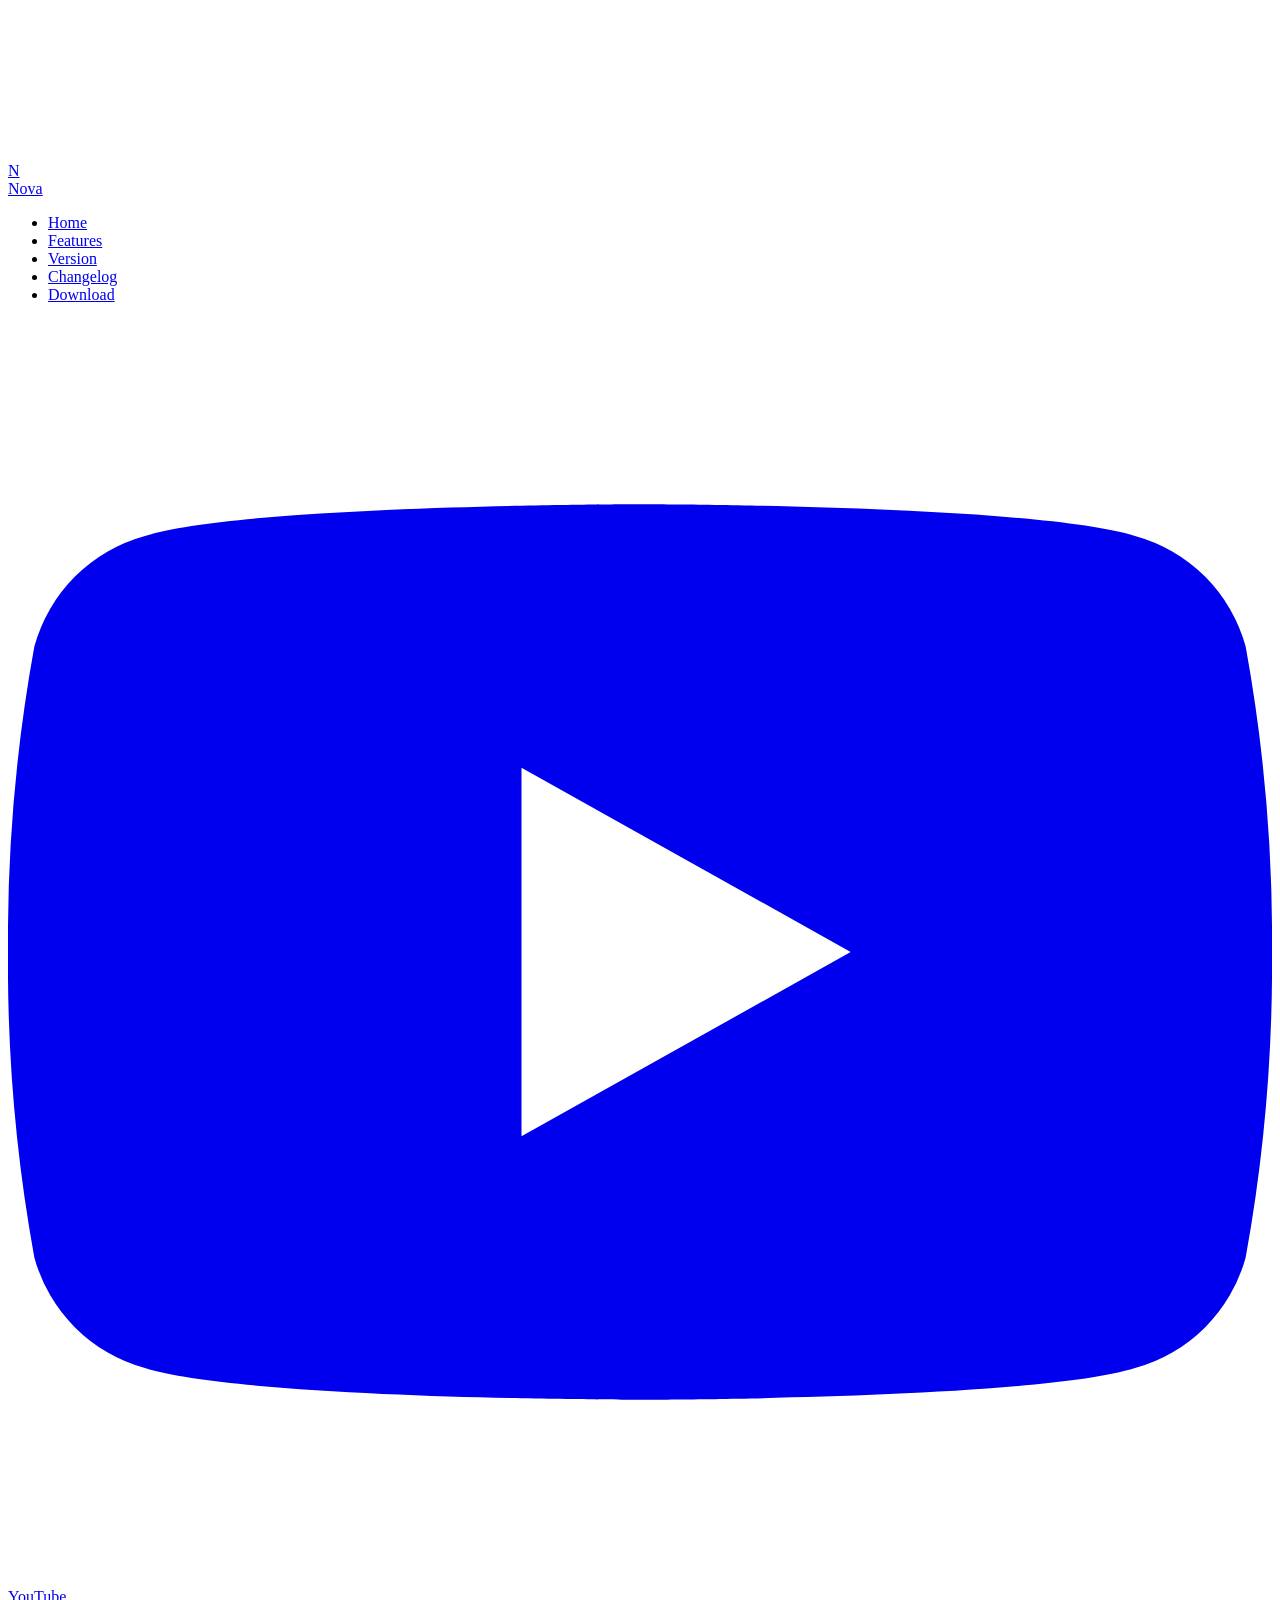
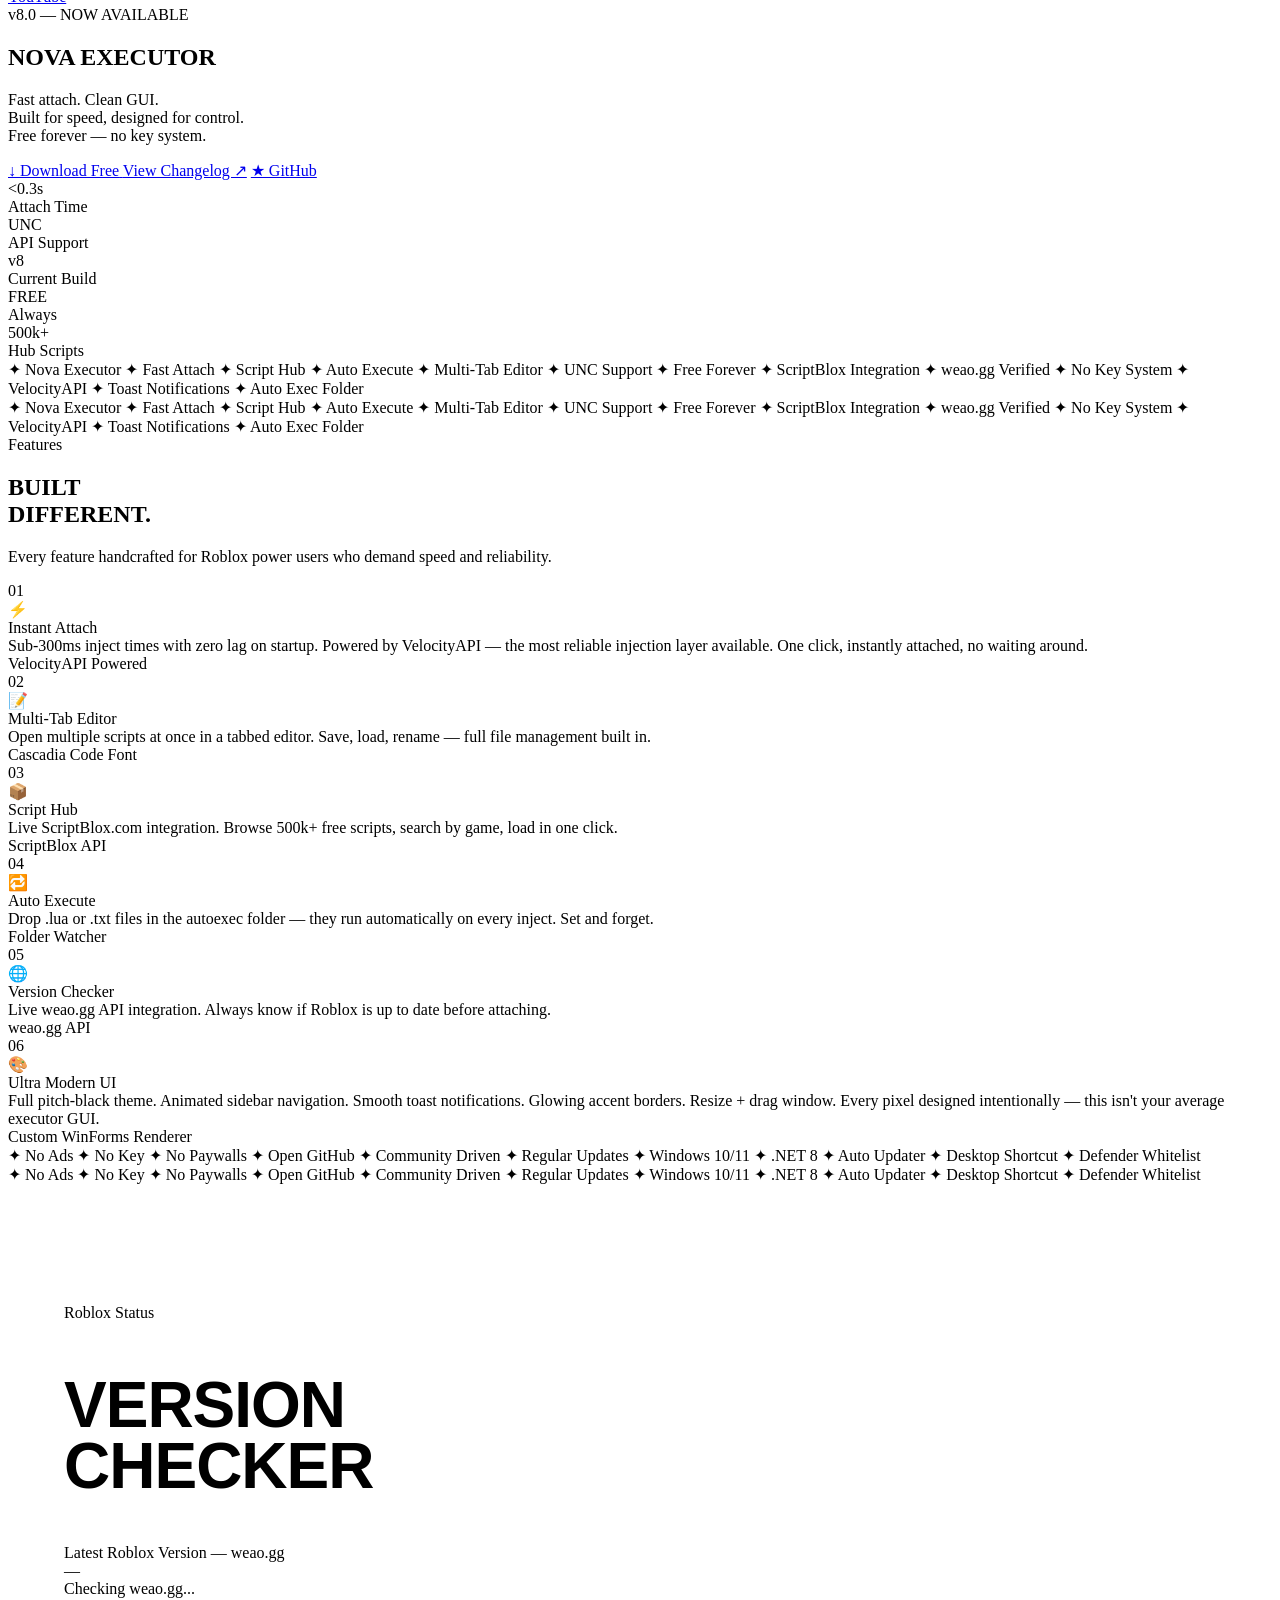
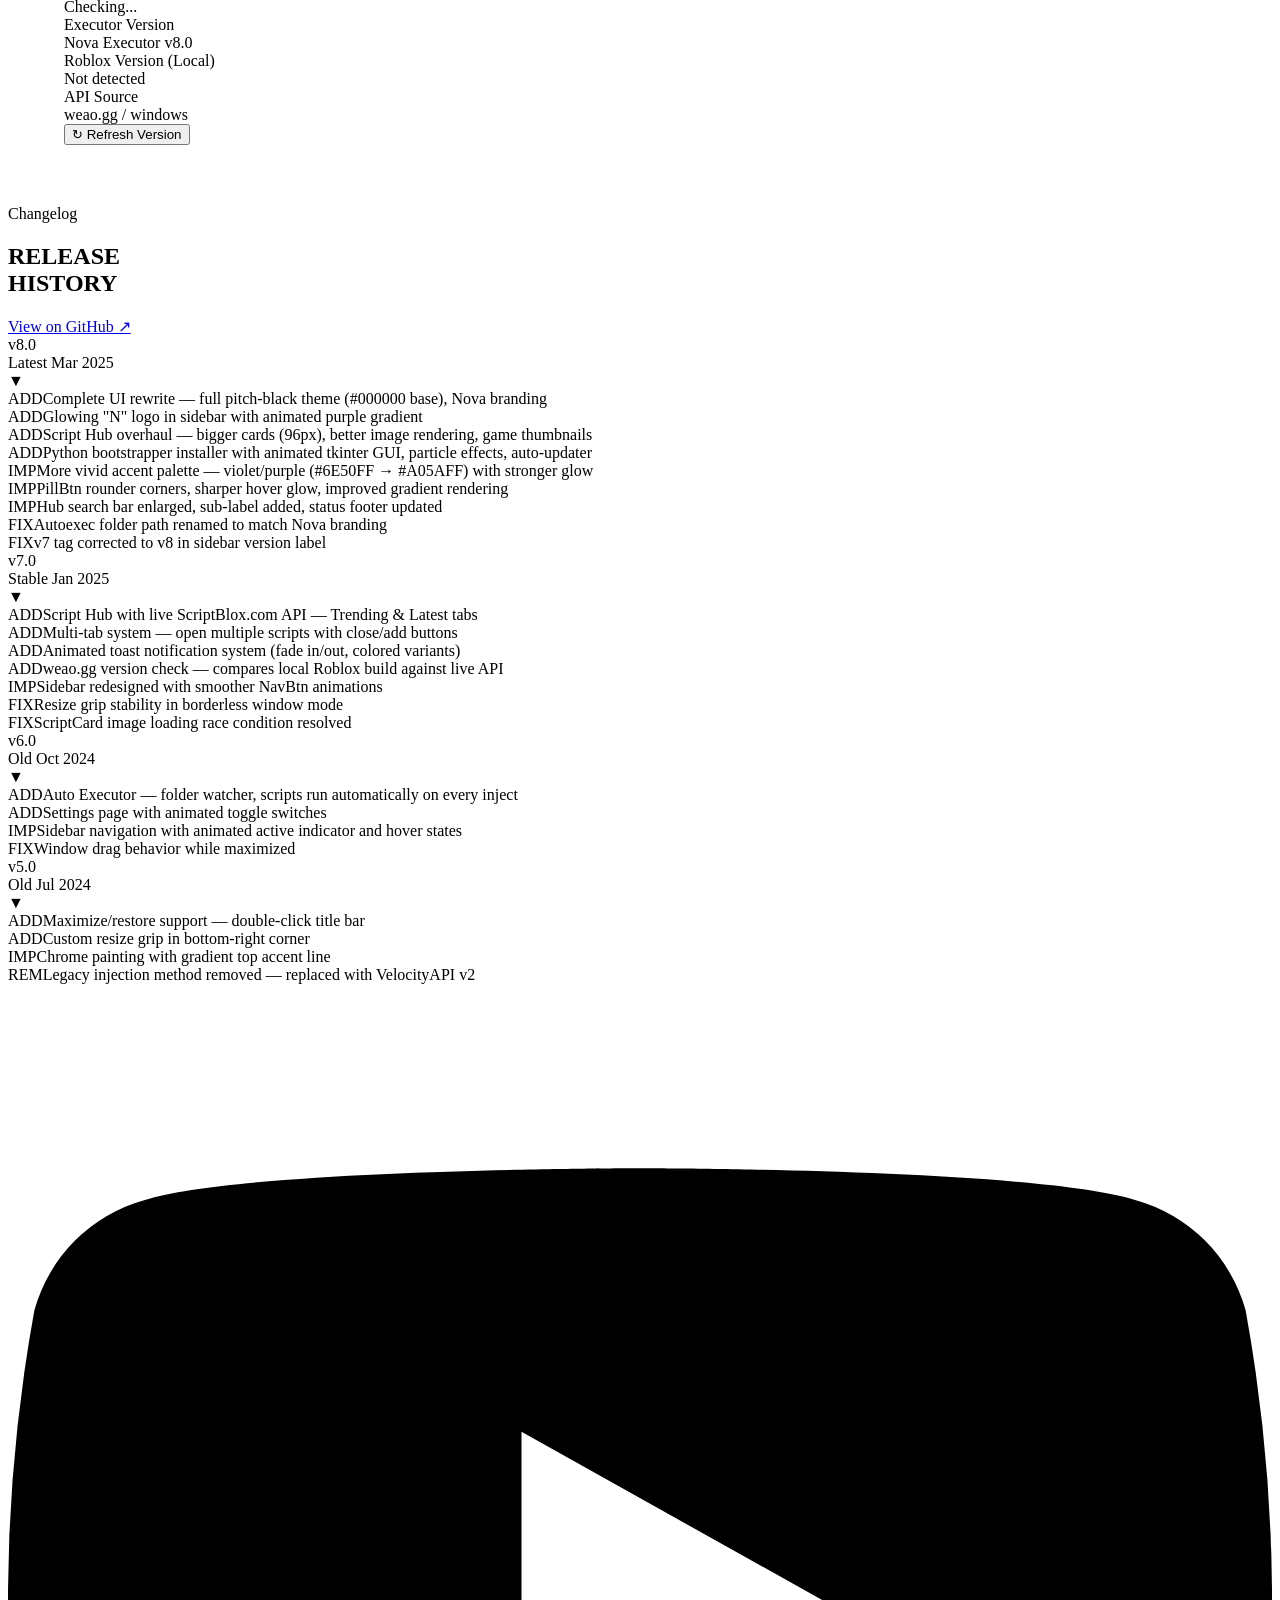
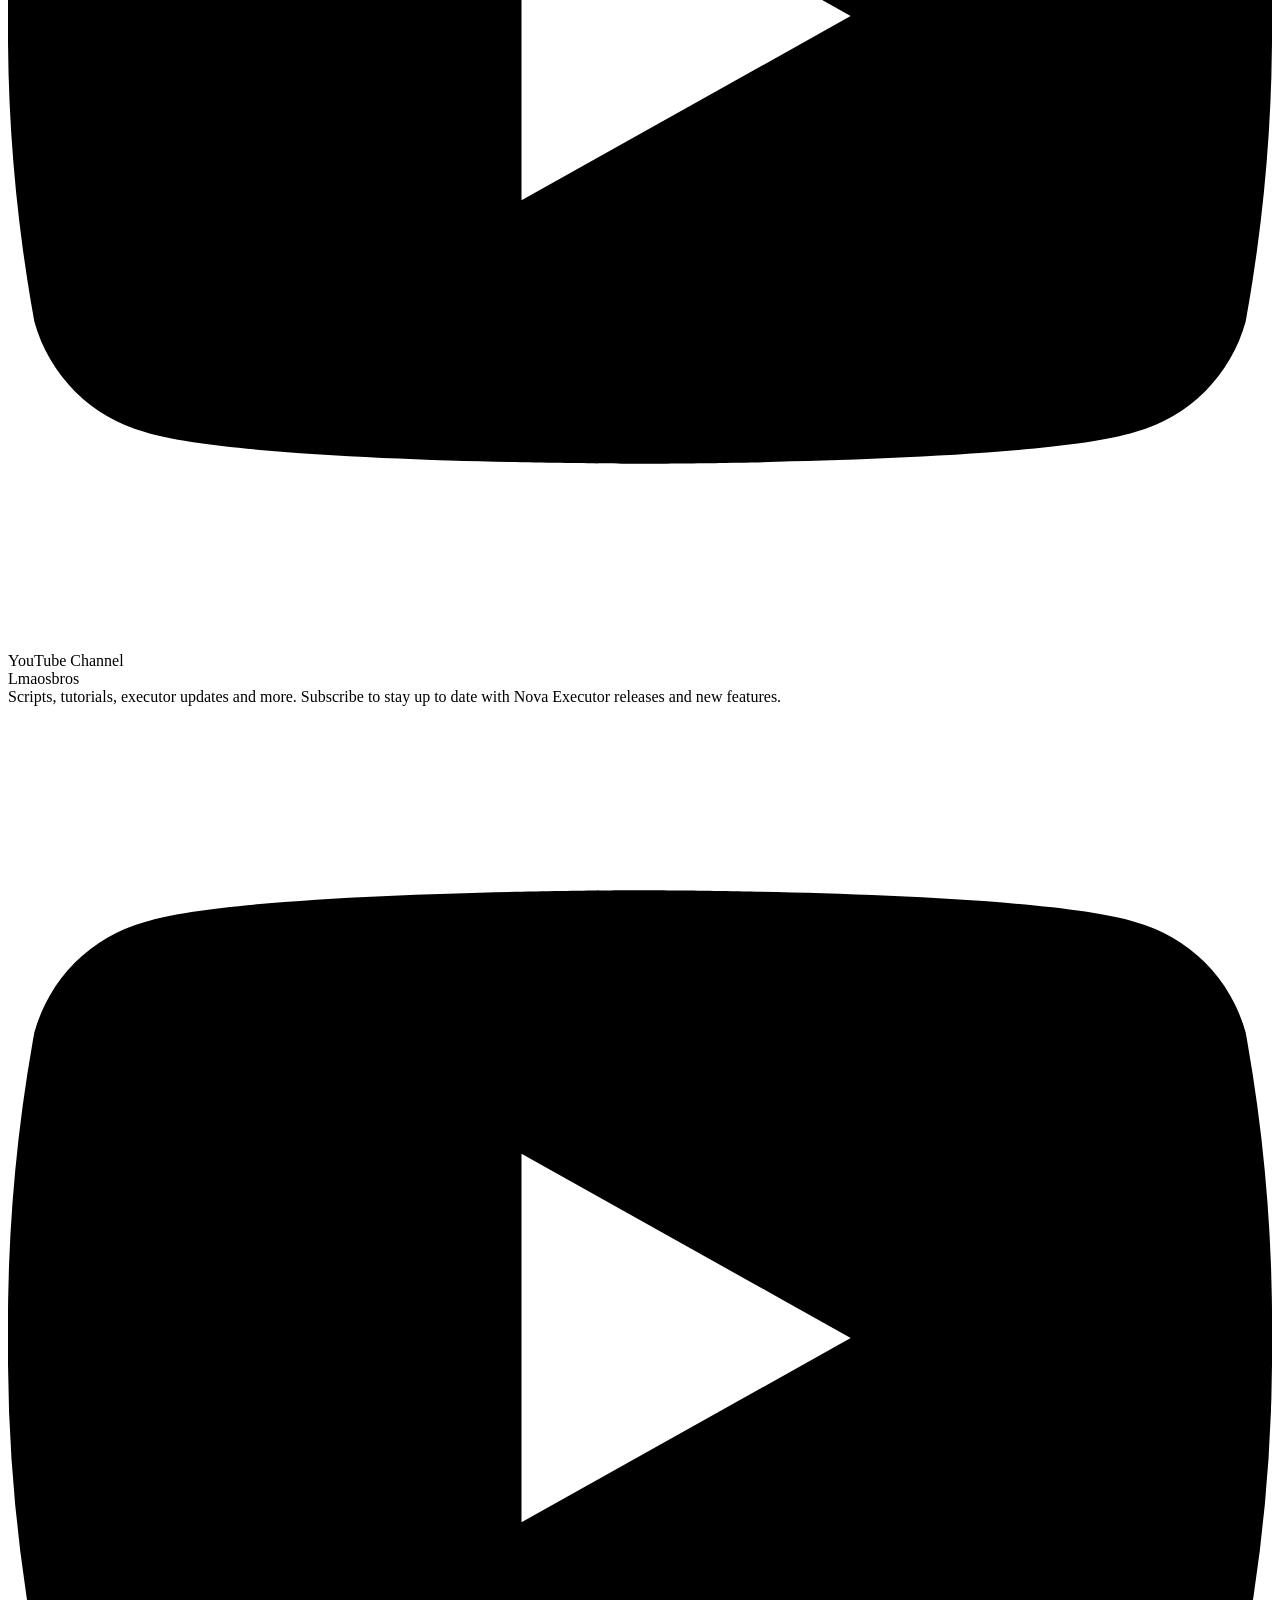
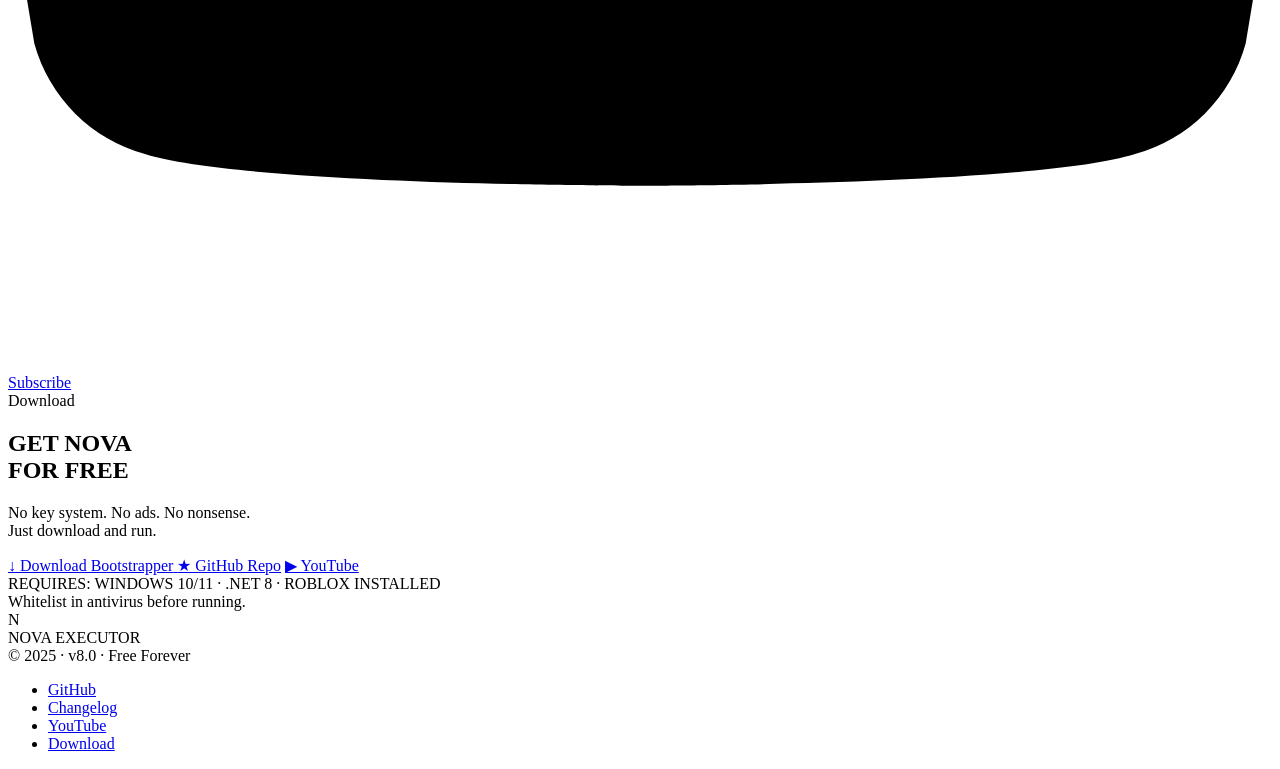
==== index.html @ 693b01d0 "Update index.html" ====
<!DOCTYPE html>
<html lang="en">
<head>
  <meta charset="UTF-8">
  <meta name="viewport" content="width=device-width, initial-scale=1.0">
  <meta name="description" content="Nova Executor — The fastest, cleanest Roblox executor. Free forever.">
  <meta property="og:title" content="Nova Executor">
  <meta property="og:description" content="Fast attach. Clean GUI. Built for speed, designed for control.">
  <meta property="og:image" content="https://opengraph.githubassets.com/1/yavuz16821/novaexecutora">
  <title>Nova Executor</title>
  <link rel="stylesheet" href="css/style.css">
</head>
<body>

<!-- CANVAS BACKGROUND -->
<canvas id="bg-canvas"></canvas>

<!-- CURSOR -->
<div id="cur-dot"></div>
<div id="cur-ring"></div>

<!-- ═══════════════════════════════════════
     NAV
═══════════════════════════════════════ -->
<nav>
  <a href="#hero" class="nav-logo">
    <div class="nav-n">N</div>
    <span class="nav-wordmark">Nova</span>
  </a>

  <ul class="nav-links">
    <li><a href="#hero" class="active">Home</a></li>
    <li><a href="#features">Features</a></li>
    <li><a href="#version">Version</a></li>
    <li><a href="#changelog">Changelog</a></li>
    <li><a href="#download">Download</a></li>
  </ul>

  <a href="https://www.youtube.com/@Lmaosbros" target="_blank" rel="noopener" class="nav-yt">
    <svg viewBox="0 0 24 24" xmlns="http://www.w3.org/2000/svg"><path d="M23.5 6.2a3 3 0 0 0-2.1-2.1C19.5 3.5 12 3.5 12 3.5s-7.5 0-9.4.6A3 3 0 0 0 .5 6.2 31 31 0 0 0 0 12a31 31 0 0 0 .5 5.8 3 3 0 0 0 2.1 2.1c1.9.6 9.4.6 9.4.6s7.5 0 9.4-.6a3 3 0 0 0 2.1-2.1A31 31 0 0 0 24 12a31 31 0 0 0-.5-5.8zM9.75 15.5V8.5l6.25 3.5-6.25 3.5z" fill="currentColor"/></svg>
    YouTube
  </a>
</nav>

<!-- ═══════════════════════════════════════
     HERO
═══════════════════════════════════════ -->
<section id="hero">
  <div class="hero-badge">
    <span class="blink"></span>
    <span id="hero-badge-text">v8.0 — NOW AVAILABLE</span>
  </div>

  <h1 class="hero-title">
    <span class="t1">NOVA</span>
    <span class="t2">EXECUTOR</span>
  </h1>

  <p class="hero-sub">
    Fast attach. Clean GUI.<br>
    Built for speed, designed for control.<br>
    Free forever — no key system.
  </p>

  <div class="hero-actions">
    <a href="https://github.com/yavuz16821/novaexecutora/raw/refs/heads/main/Bootstrapper.exe"
       class="btn-dl">
      <span class="btn-icon">↓</span>
      <span>Download Free</span>
    </a>
    <a href="#changelog" class="btn-outline">View Changelog ↗</a>
    <a href="https://github.com/yavuz16821/novaexecutora" target="_blank" rel="noopener" class="btn-outline">★ GitHub</a>
  </div>

  <div class="hero-stats reveal">
    <div class="hstat">
      <div class="hstat-val">&lt;0.3s</div>
      <div class="hstat-lbl">Attach Time</div>
    </div>
    <div class="hstat">
      <div class="hstat-val">UNC</div>
      <div class="hstat-lbl">API Support</div>
    </div>
    <div class="hstat">
      <div class="hstat-val">v8</div>
      <div class="hstat-lbl">Current Build</div>
    </div>
    <div class="hstat">
      <div class="hstat-val">FREE</div>
      <div class="hstat-lbl">Always</div>
    </div>
    <div class="hstat">
      <div class="hstat-val">500k+</div>
      <div class="hstat-lbl">Hub Scripts</div>
    </div>
  </div>
</section>

<!-- TICKER -->
<div class="ticker-wrap">
  <div class="ticker-track">
    <div class="ticker-item"><span class="s">✦</span> Nova Executor <span class="s">✦</span> Fast Attach <span class="s">✦</span> Script Hub <span class="s">✦</span> Auto Execute <span class="s">✦</span> Multi-Tab Editor <span class="s">✦</span> UNC Support <span class="s">✦</span> Free Forever <span class="s">✦</span> ScriptBlox Integration <span class="s">✦</span> weao.gg Verified <span class="s">✦</span> No Key System <span class="s">✦</span> VelocityAPI <span class="s">✦</span> Toast Notifications <span class="s">✦</span> Auto Exec Folder</div>
    <div class="ticker-item"><span class="s">✦</span> Nova Executor <span class="s">✦</span> Fast Attach <span class="s">✦</span> Script Hub <span class="s">✦</span> Auto Execute <span class="s">✦</span> Multi-Tab Editor <span class="s">✦</span> UNC Support <span class="s">✦</span> Free Forever <span class="s">✦</span> ScriptBlox Integration <span class="s">✦</span> weao.gg Verified <span class="s">✦</span> No Key System <span class="s">✦</span> VelocityAPI <span class="s">✦</span> Toast Notifications <span class="s">✦</span> Auto Exec Folder</div>
  </div>
</div>

<!-- ═══════════════════════════════════════
     FEATURES
═══════════════════════════════════════ -->
<section id="features">
  <div class="features-inner">
    <div class="features-header">
      <div>
        <div class="section-eyebrow reveal-l">Features</div>
        <h2 class="features-title reveal-l">
          BUILT<br>DIFFERENT<span>.</span>
        </h2>
      </div>
      <p class="features-sub reveal-r">
        Every feature handcrafted for Roblox power users who demand speed and reliability.
      </p>
    </div>

    <div class="feat-grid">

      <!-- Card 1 — wide -->
      <div class="feat-card wide reveal">
        <div class="feat-num">01</div>
        <div class="feat-icon-wrap">⚡</div>
        <div class="feat-name">Instant Attach</div>
        <div class="feat-desc">
          Sub-300ms inject times with zero lag on startup. Powered by VelocityAPI — the most reliable injection layer available. One click, instantly attached, no waiting around.
        </div>
        <span class="feat-tag">VelocityAPI Powered</span>
      </div>

      <!-- Card 2 -->
      <div class="feat-card reveal">
        <div class="feat-num">02</div>
        <div class="feat-icon-wrap">📝</div>
        <div class="feat-name">Multi-Tab Editor</div>
        <div class="feat-desc">
          Open multiple scripts at once in a tabbed editor. Save, load, rename — full file management built in.
        </div>
        <span class="feat-tag">Cascadia Code Font</span>
      </div>

      <!-- Card 3 -->
      <div class="feat-card reveal">
        <div class="feat-num">03</div>
        <div class="feat-icon-wrap">📦</div>
        <div class="feat-name">Script Hub</div>
        <div class="feat-desc">
          Live ScriptBlox.com integration. Browse 500k+ free scripts, search by game, load in one click.
        </div>
        <span class="feat-tag">ScriptBlox API</span>
      </div>

      <!-- Card 4 -->
      <div class="feat-card reveal">
        <div class="feat-num">04</div>
        <div class="feat-icon-wrap">🔁</div>
        <div class="feat-name">Auto Execute</div>
        <div class="feat-desc">
          Drop .lua or .txt files in the autoexec folder — they run automatically on every inject. Set and forget.
        </div>
        <span class="feat-tag">Folder Watcher</span>
      </div>

      <!-- Card 5 -->
      <div class="feat-card reveal">
        <div class="feat-num">05</div>
        <div class="feat-icon-wrap">🌐</div>
        <div class="feat-name">Version Checker</div>
        <div class="feat-desc">
          Live weao.gg API integration. Always know if Roblox is up to date before attaching.
        </div>
        <span class="feat-tag">weao.gg API</span>
      </div>

      <!-- Card 6 — wide -->
      <div class="feat-card wide reveal">
        <div class="feat-num">06</div>
        <div class="feat-icon-wrap">🎨</div>
        <div class="feat-name">Ultra Modern UI</div>
        <div class="feat-desc">
          Full pitch-black theme. Animated sidebar navigation. Smooth toast notifications. Glowing accent borders. Resize + drag window. Every pixel designed intentionally — this isn't your average executor GUI.
        </div>
        <span class="feat-tag">Custom WinForms Renderer</span>
      </div>

    </div>
  </div>
</section>

<!-- TICKER 2 -->
<div class="ticker-wrap">
  <div class="ticker-track" style="animation-direction: reverse; animation-duration: 22s;">
    <div class="ticker-item"><span class="s">✦</span> No Ads <span class="s">✦</span> No Key <span class="s">✦</span> No Paywalls <span class="s">✦</span> Open GitHub <span class="s">✦</span> Community Driven <span class="s">✦</span> Regular Updates <span class="s">✦</span> Windows 10/11 <span class="s">✦</span> .NET 8 <span class="s">✦</span> Auto Updater <span class="s">✦</span> Desktop Shortcut <span class="s">✦</span> Defender Whitelist</div>
    <div class="ticker-item"><span class="s">✦</span> No Ads <span class="s">✦</span> No Key <span class="s">✦</span> No Paywalls <span class="s">✦</span> Open GitHub <span class="s">✦</span> Community Driven <span class="s">✦</span> Regular Updates <span class="s">✦</span> Windows 10/11 <span class="s">✦</span> .NET 8 <span class="s">✦</span> Auto Updater <span class="s">✦</span> Desktop Shortcut <span class="s">✦</span> Defender Whitelist</div>
  </div>
</div>

<!-- ═══════════════════════════════════════
     VERSION CHECK
═══════════════════════════════════════ -->
<section id="version" style="padding: 120px 0 60px;">
  <div style="max-width:1300px; margin:0 auto; padding:0 56px;">
    <div class="section-eyebrow reveal">Roblox Status</div>
    <h2 style="font-family:'Syne',sans-serif; font-size:clamp(40px,5vw,72px); font-weight:800; letter-spacing:-1px; line-height:.95; margin-bottom:48px;" class="reveal">
      VERSION<br><span style="color:var(--acc)">CHECKER</span>
    </h2>

    <div class="ver-grid reveal">
      <div class="ver-left">
        <div class="ver-label">Latest Roblox Version — weao.gg</div>
        <div class="ver-number" id="weao-ver-num">—</div>
        <div class="ver-date" id="weao-ver-date">Checking weao.gg...</div>
        <div id="ver-status-pill" class="ver-pill warn">
          <span class="pd"></span> Checking...
        </div>
      </div>
      <div class="ver-right">
        <div class="ver-info-row">
          <div class="vir-label">Executor Version</div>
          <div class="vir-val">Nova Executor v8.0</div>
        </div>
        <div class="ver-info-row">
          <div class="vir-label">Roblox Version (Local)</div>
          <div class="vir-val" id="local-ver-val">Not detected</div>
        </div>
        <div class="ver-info-row">
          <div class="vir-label">API Source</div>
          <div class="vir-val">weao.gg / windows</div>
        </div>
        <button class="ver-refresh-btn" id="ver-refresh">
          <span class="spin-icon">↻</span> Refresh Version
        </button>
      </div>
    </div>
  </div>
</section>

<!-- ═══════════════════════════════════════
     CHANGELOG
═══════════════════════════════════════ -->
<section id="changelog">
  <div class="cl-header-row reveal">
    <div>
      <div class="section-eyebrow">Changelog</div>
      <h2 class="cl-title">RELEASE<br><span>HISTORY</span></h2>
    </div>
    <a href="https://github.com/yavuz16821/novaexecutora" target="_blank" rel="noopener" class="btn-outline" style="margin-bottom:8px;">View on GitHub ↗</a>
  </div>

  <div class="cl-list reveal">

    <!-- v8.0 -->
    <div class="cl-entry open">
      <div class="cl-head">
        <div class="cl-left">
          <div class="cl-ver">v8.0</div>
          <span class="cl-chip latest">Latest</span>
          <span class="cl-date">Mar 2025</span>
        </div>
        <span class="cl-chev">▼</span>
      </div>
      <div class="cl-body">
        <div class="cl-inner">
          <div class="cl-changes">
            <div class="cl-change"><span class="ctag add">ADD</span><span>Complete UI rewrite — full pitch-black theme (#000000 base), Nova branding</span></div>
            <div class="cl-change"><span class="ctag add">ADD</span><span>Glowing "N" logo in sidebar with animated purple gradient</span></div>
            <div class="cl-change"><span class="ctag add">ADD</span><span>Script Hub overhaul — bigger cards (96px), better image rendering, game thumbnails</span></div>
            <div class="cl-change"><span class="ctag add">ADD</span><span>Python bootstrapper installer with animated tkinter GUI, particle effects, auto-updater</span></div>
            <div class="cl-change"><span class="ctag imp">IMP</span><span>More vivid accent palette — violet/purple (#6E50FF → #A05AFF) with stronger glow</span></div>
            <div class="cl-change"><span class="ctag imp">IMP</span><span>PillBtn rounder corners, sharper hover glow, improved gradient rendering</span></div>
            <div class="cl-change"><span class="ctag imp">IMP</span><span>Hub search bar enlarged, sub-label added, status footer updated</span></div>
            <div class="cl-change"><span class="ctag fix">FIX</span><span>Autoexec folder path renamed to match Nova branding</span></div>
            <div class="cl-change"><span class="ctag fix">FIX</span><span>v7 tag corrected to v8 in sidebar version label</span></div>
          </div>
        </div>
      </div>
    </div>

    <!-- v7.0 -->
    <div class="cl-entry">
      <div class="cl-head">
        <div class="cl-left">
          <div class="cl-ver">v7.0</div>
          <span class="cl-chip stable">Stable</span>
          <span class="cl-date">Jan 2025</span>
        </div>
        <span class="cl-chev">▼</span>
      </div>
      <div class="cl-body">
        <div class="cl-inner">
          <div class="cl-changes">
            <div class="cl-change"><span class="ctag add">ADD</span><span>Script Hub with live ScriptBlox.com API — Trending & Latest tabs</span></div>
            <div class="cl-change"><span class="ctag add">ADD</span><span>Multi-tab system — open multiple scripts with close/add buttons</span></div>
            <div class="cl-change"><span class="ctag add">ADD</span><span>Animated toast notification system (fade in/out, colored variants)</span></div>
            <div class="cl-change"><span class="ctag add">ADD</span><span>weao.gg version check — compares local Roblox build against live API</span></div>
            <div class="cl-change"><span class="ctag imp">IMP</span><span>Sidebar redesigned with smoother NavBtn animations</span></div>
            <div class="cl-change"><span class="ctag fix">FIX</span><span>Resize grip stability in borderless window mode</span></div>
            <div class="cl-change"><span class="ctag fix">FIX</span><span>ScriptCard image loading race condition resolved</span></div>
          </div>
        </div>
      </div>
    </div>

    <!-- v6.0 -->
    <div class="cl-entry">
      <div class="cl-head">
        <div class="cl-left">
          <div class="cl-ver">v6.0</div>
          <span class="cl-chip old">Old</span>
          <span class="cl-date">Oct 2024</span>
        </div>
        <span class="cl-chev">▼</span>
      </div>
      <div class="cl-body">
        <div class="cl-inner">
          <div class="cl-changes">
            <div class="cl-change"><span class="ctag add">ADD</span><span>Auto Executor — folder watcher, scripts run automatically on every inject</span></div>
            <div class="cl-change"><span class="ctag add">ADD</span><span>Settings page with animated toggle switches</span></div>
            <div class="cl-change"><span class="ctag imp">IMP</span><span>Sidebar navigation with animated active indicator and hover states</span></div>
            <div class="cl-change"><span class="ctag fix">FIX</span><span>Window drag behavior while maximized</span></div>
          </div>
        </div>
      </div>
    </div>

    <!-- v5.0 -->
    <div class="cl-entry">
      <div class="cl-head">
        <div class="cl-left">
          <div class="cl-ver">v5.0</div>
          <span class="cl-chip old">Old</span>
          <span class="cl-date">Jul 2024</span>
        </div>
        <span class="cl-chev">▼</span>
      </div>
      <div class="cl-body">
        <div class="cl-inner">
          <div class="cl-changes">
            <div class="cl-change"><span class="ctag add">ADD</span><span>Maximize/restore support — double-click title bar</span></div>
            <div class="cl-change"><span class="ctag add">ADD</span><span>Custom resize grip in bottom-right corner</span></div>
            <div class="cl-change"><span class="ctag imp">IMP</span><span>Chrome painting with gradient top accent line</span></div>
            <div class="cl-change"><span class="ctag rem">REM</span><span>Legacy injection method removed — replaced with VelocityAPI v2</span></div>
          </div>
        </div>
      </div>
    </div>

  </div>
</section>

<!-- ═══════════════════════════════════════
     YOUTUBE
═══════════════════════════════════════ -->
<section id="yt-section">
  <div class="yt-card reveal">
    <div class="yt-icon">
      <svg viewBox="0 0 24 24" xmlns="http://www.w3.org/2000/svg"><path d="M23.5 6.2a3 3 0 0 0-2.1-2.1C19.5 3.5 12 3.5 12 3.5s-7.5 0-9.4.6A3 3 0 0 0 .5 6.2 31 31 0 0 0 0 12a31 31 0 0 0 .5 5.8 3 3 0 0 0 2.1 2.1c1.9.6 9.4.6 9.4.6s7.5 0 9.4-.6a3 3 0 0 0 2.1-2.1A31 31 0 0 0 24 12a31 31 0 0 0-.5-5.8zM9.75 15.5V8.5l6.25 3.5-6.25 3.5z"/></svg>
    </div>
    <div class="yt-text">
      <div class="yt-label">YouTube Channel</div>
      <div class="yt-title">Lmaosbros</div>
      <div class="yt-desc">Scripts, tutorials, executor updates and more. Subscribe to stay up to date with Nova Executor releases and new features.</div>
    </div>
    <a href="https://www.youtube.com/@Lmaosbros" target="_blank" rel="noopener" class="btn-yt">
      <svg viewBox="0 0 24 24" xmlns="http://www.w3.org/2000/svg"><path d="M23.5 6.2a3 3 0 0 0-2.1-2.1C19.5 3.5 12 3.5 12 3.5s-7.5 0-9.4.6A3 3 0 0 0 .5 6.2 31 31 0 0 0 0 12a31 31 0 0 0 .5 5.8 3 3 0 0 0 2.1 2.1c1.9.6 9.4.6 9.4.6s7.5 0 9.4-.6a3 3 0 0 0 2.1-2.1A31 31 0 0 0 24 12a31 31 0 0 0-.5-5.8zM9.75 15.5V8.5l6.25 3.5-6.25 3.5z"/></svg>
      Subscribe
    </a>
  </div>
</section>

<!-- ═══════════════════════════════════════
     DOWNLOAD CTA
═══════════════════════════════════════ -->
<section id="download">
  <div class="dl-glow"></div>
  <div class="dl-corner-tl"></div>
  <div class="dl-corner-br"></div>

  <div class="section-eyebrow reveal" style="justify-content:center;">Download</div>
  <h2 class="dl-big reveal">
    GET <span>NOVA</span><br>FOR FREE
  </h2>
  <p class="dl-sub reveal">No key system. No ads. No nonsense.<br>Just download and run.</p>
  <div class="dl-actions reveal">
    <a href="https://github.com/yavuz16821/novaexecutora/raw/refs/heads/main/Bootstrapper.exe"
       class="btn-dl">
      <span class="btn-icon">↓</span>
      <span>Download Bootstrapper</span>
    </a>
    <a href="https://github.com/yavuz16821/novaexecutora" target="_blank" rel="noopener" class="btn-outline">★ GitHub Repo</a>
    <a href="https://www.youtube.com/@Lmaosbros" target="_blank" rel="noopener" class="btn-outline">▶ YouTube</a>
  </div>
  <div class="dl-note reveal">
    REQUIRES: <span>WINDOWS 10/11</span> · <span>.NET 8</span> · <span>ROBLOX INSTALLED</span><br>
    Whitelist in antivirus before running.
  </div>
</section>

<!-- ═══════════════════════════════════════
     FOOTER
═══════════════════════════════════════ -->
<footer>
  <div class="foot-left">
    <div class="foot-n">N</div>
    <div>
      <div class="foot-name">NOVA EXECUTOR</div>
      <div class="foot-copy">© 2025 · v8.0 · Free Forever</div>
    </div>
  </div>
  <ul class="foot-links">
    <li><a href="https://github.com/yavuz16821/novaexecutora" target="_blank">GitHub</a></li>
    <li><a href="#changelog">Changelog</a></li>
    <li><a href="https://www.youtube.com/@Lmaosbros" target="_blank">YouTube</a></li>
    <li><a href="#download">Download</a></li>
  </ul>
</footer>

<script src="js/main.js"></script>
</body>
</html>
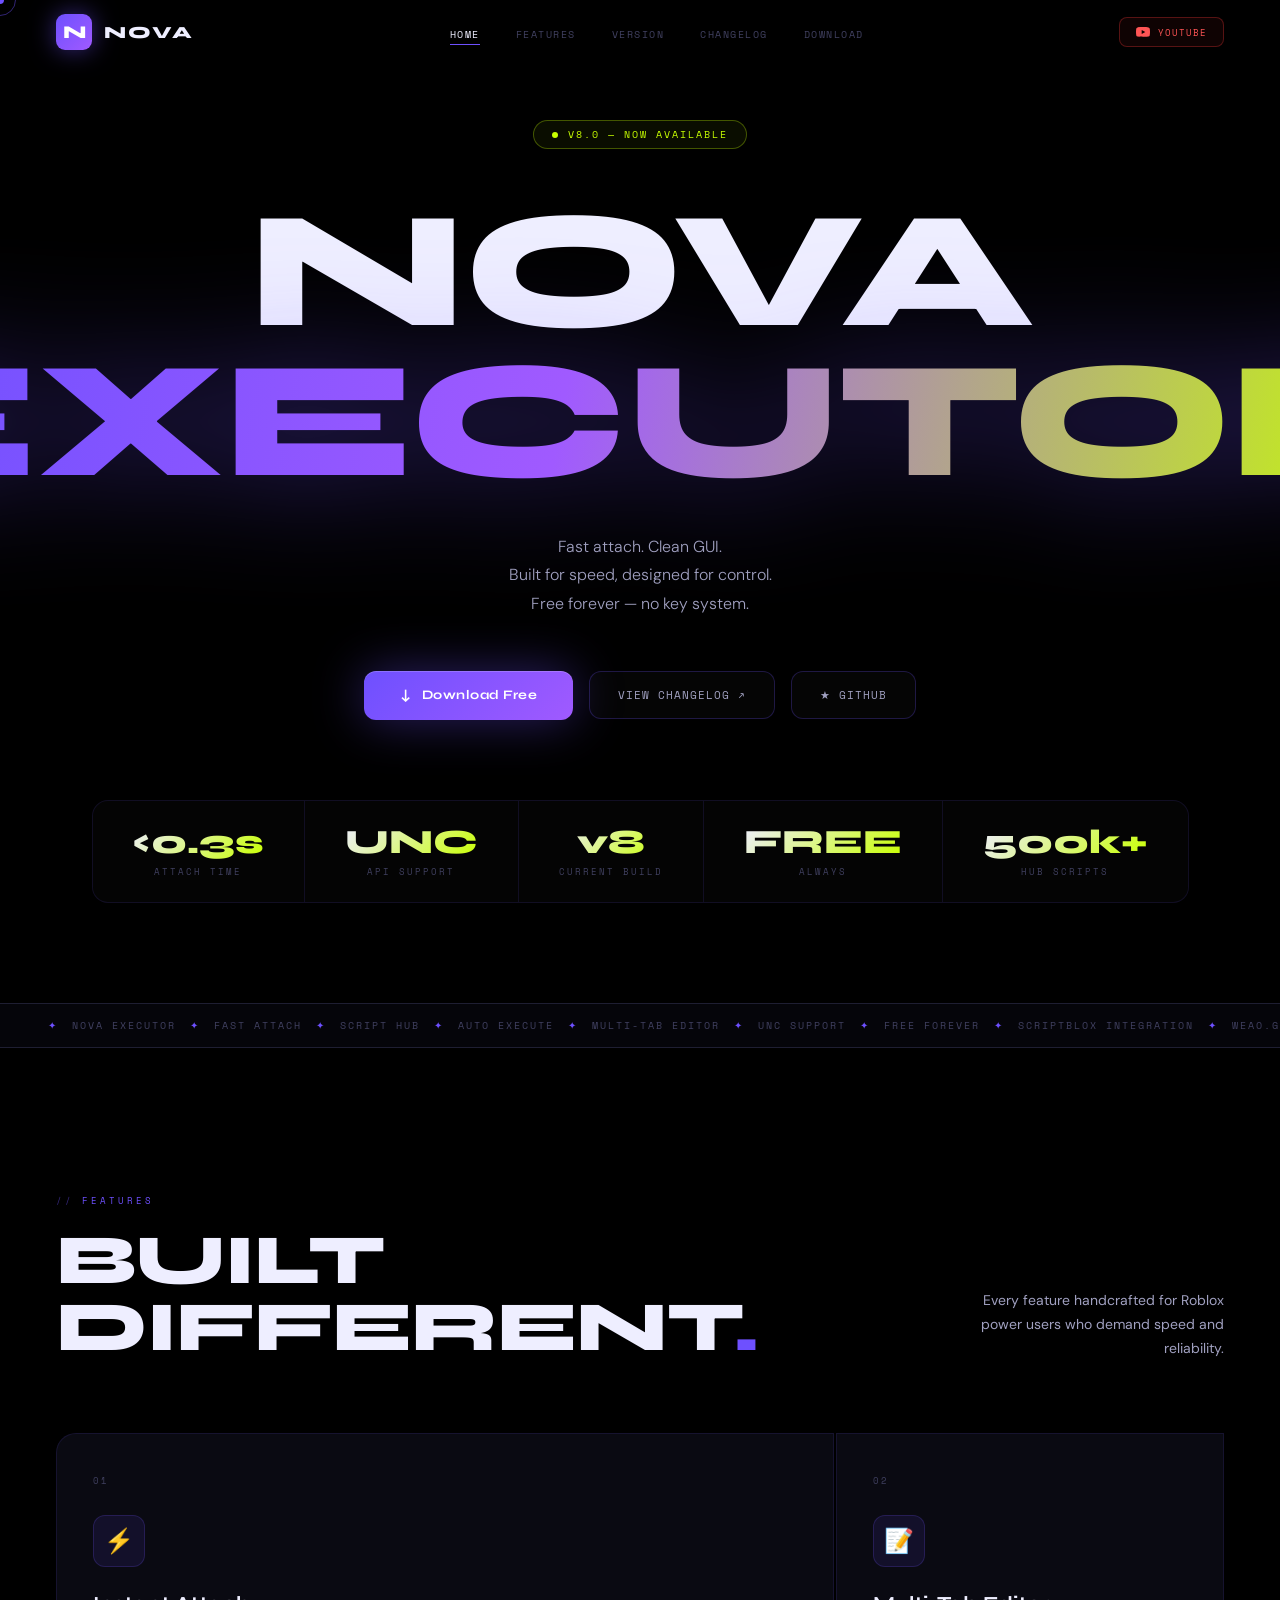
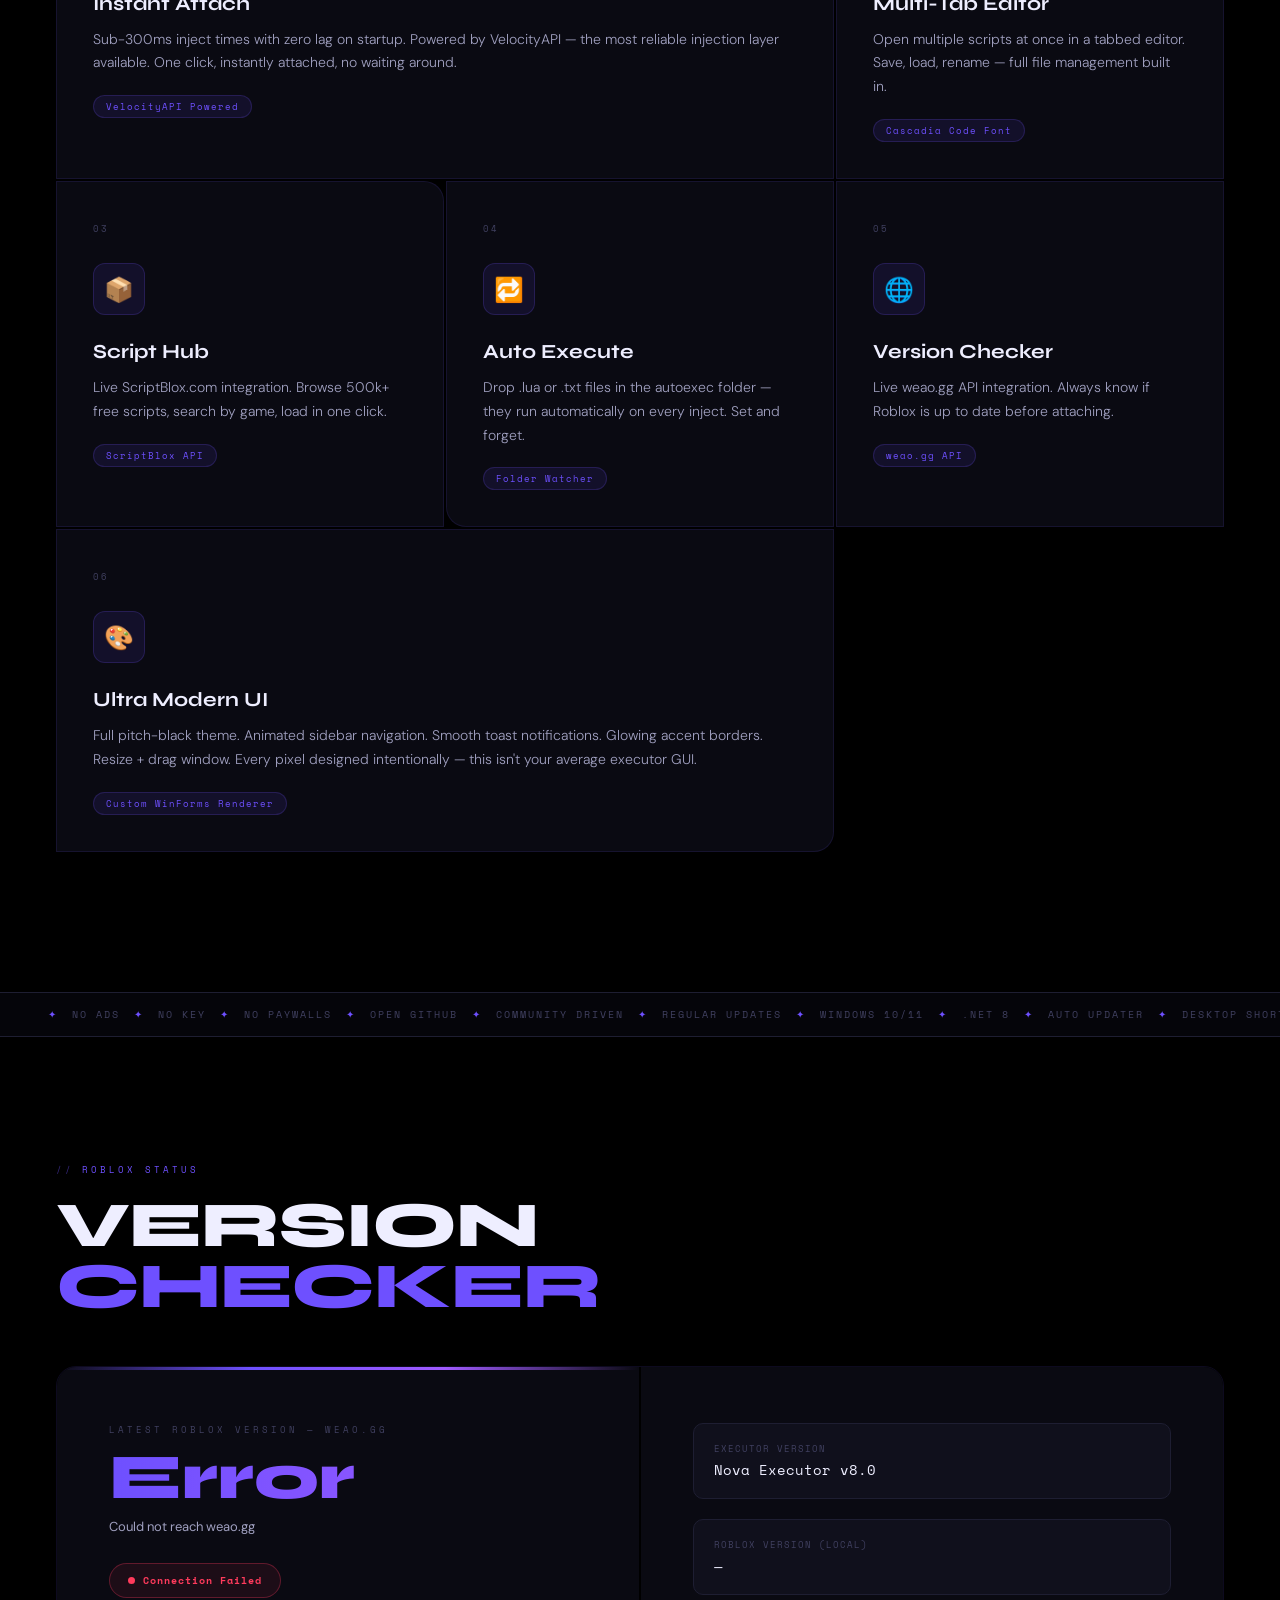
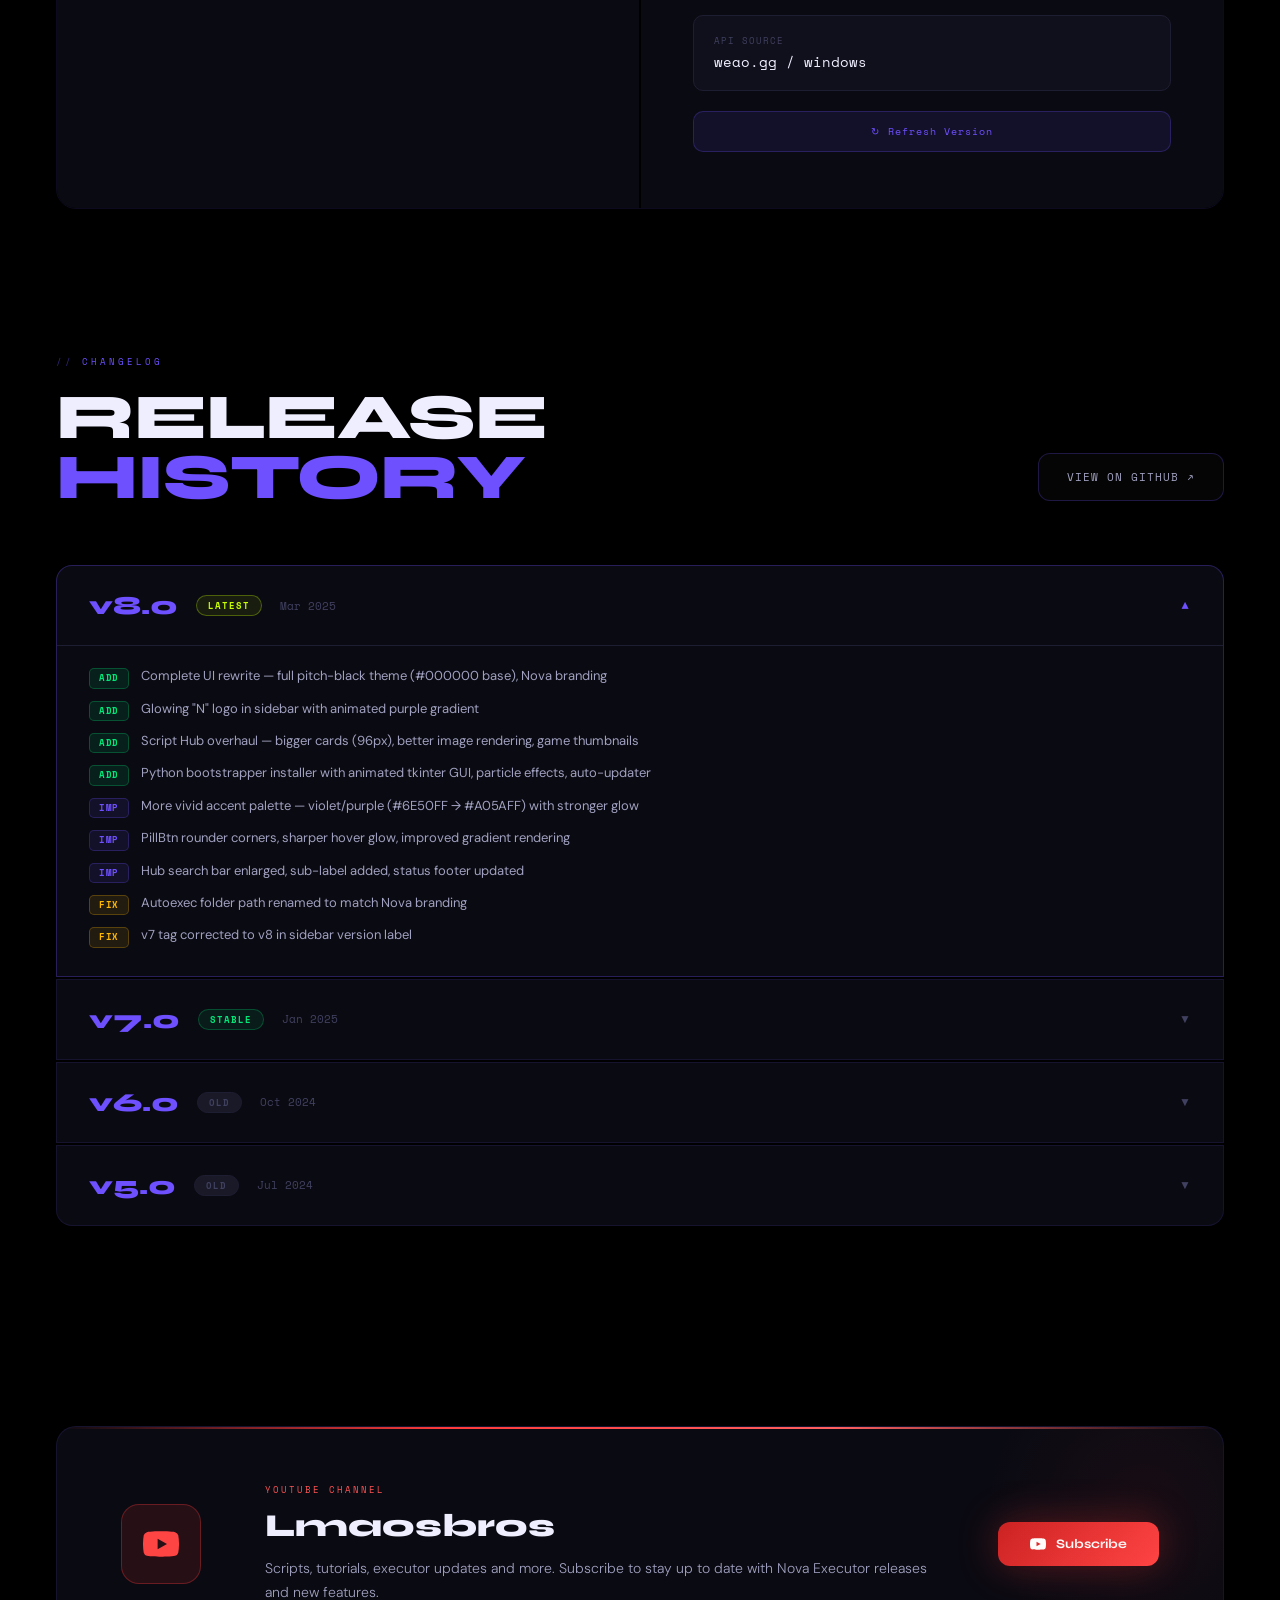
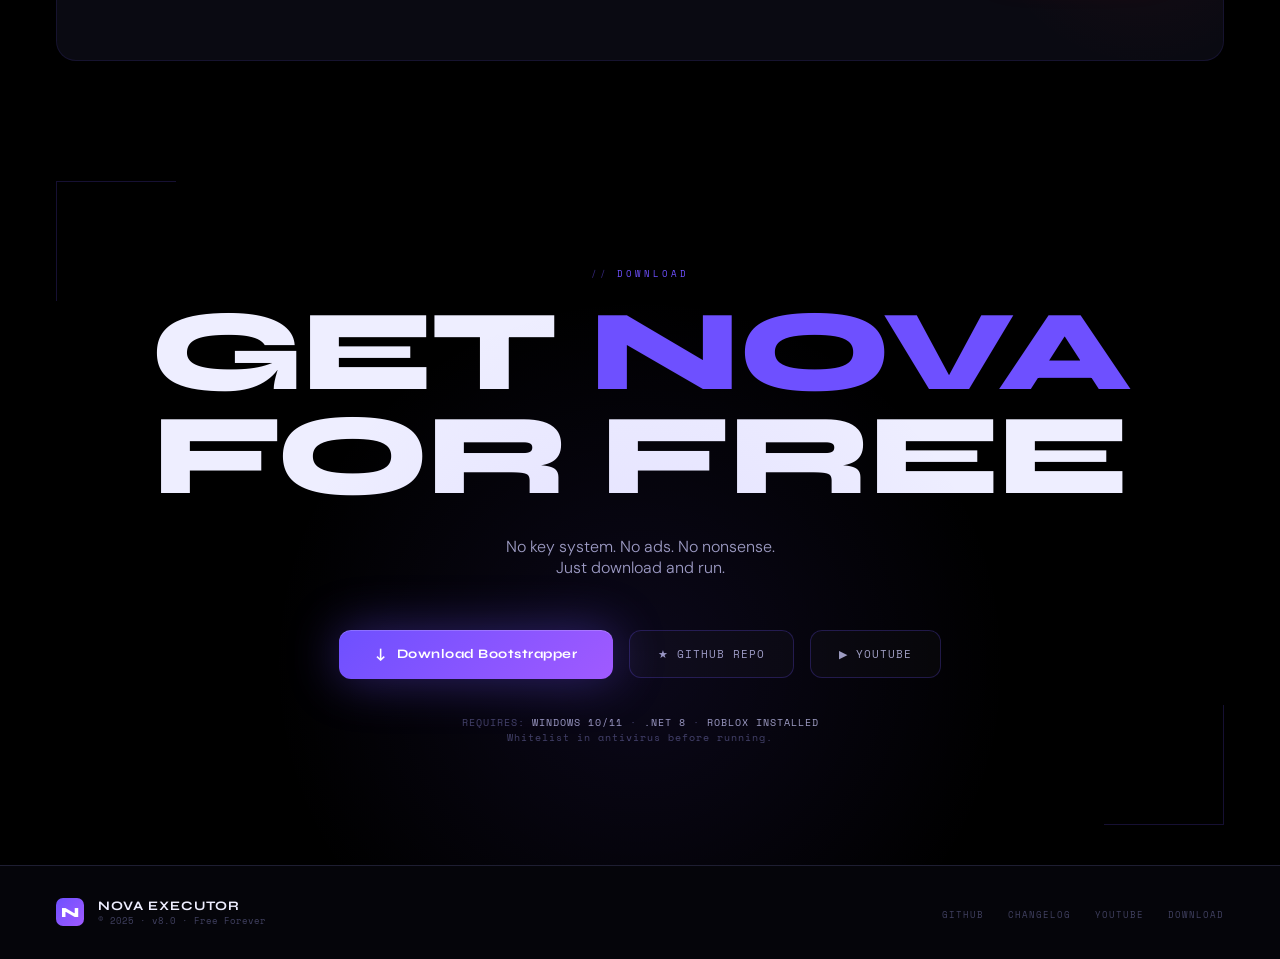
==== commit c538eb02: "Update index.html" ====
--- a/index.html
+++ b/index.html
@@ -250,7 +250,7 @@
       <div class="section-eyebrow">Changelog</div>
       <h2 class="cl-title">RELEASE<br><span>HISTORY</span></h2>
     </div>
-    <a href="https://github.com/yavuz16821/novaexecutora" target="_blank" rel="noopener" class="btn-outline" style="margin-bottom:8px;">View on GitHub ↗</a>
+    <a href="" target="_blank" rel="noopener" class="btn-outline" style="margin-bottom:8px;">View on GitHub ↗</a>
   </div>
 
   <div class="cl-list reveal">
--- a/css/style.css
+++ b/css/style.css
@@ -0,0 +1,654 @@
+@import url('https://fonts.googleapis.com/css2?family=Syne:wght@400;500;600;700;800&family=Space+Mono:ital,wght@0,400;0,700;1,400&family=DM+Sans:ital,opsz,wght@0,9..40,300;0,9..40,400;0,9..40,500;1,9..40,300&display=swap');
+
+/* ═══════════════════════════════════════
+   VARIABLES
+═══════════════════════════════════════ */
+:root {
+  --bg:       #000000;
+  --bg1:      #05050a;
+  --bg2:      #0a0a12;
+  --bg3:      #10101c;
+  --bg4:      #181828;
+  --border:   rgba(110,80,255,0.12);
+  --border2:  rgba(110,80,255,0.25);
+  --acc:      #6e50ff;
+  --acch:     #a05aff;
+  --accy:     #c8ff00;
+  --text:     #eeeeff;
+  --text2:    #a0a0c0;
+  --muted:    #404060;
+  --dim:      #1e1e32;
+  --green:    #00e87a;
+  --red:      #ff3b5c;
+  --gold:     #ffb800;
+  --card-r:   14px;
+}
+
+/* ═══════════════════════════════════════
+   RESET & BASE
+═══════════════════════════════════════ */
+*, *::before, *::after { box-sizing: border-box; margin: 0; padding: 0; }
+html { scroll-behavior: smooth; font-size: 16px; }
+
+body {
+  background: var(--bg);
+  color: var(--text);
+  font-family: 'DM Sans', sans-serif;
+  overflow-x: hidden;
+  cursor: none;
+}
+
+::selection { background: rgba(110,80,255,0.35); }
+::-webkit-scrollbar { width: 3px; }
+::-webkit-scrollbar-track { background: var(--bg); }
+::-webkit-scrollbar-thumb { background: var(--acc); border-radius: 2px; }
+
+/* ═══════════════════════════════════════
+   CURSOR
+═══════════════════════════════════════ */
+#cur-dot {
+  position: fixed; width: 8px; height: 8px;
+  background: var(--acc); border-radius: 50%;
+  pointer-events: none; z-index: 9999;
+  transform: translate(-50%,-50%);
+  transition: background .15s, width .15s, height .15s;
+  mix-blend-mode: screen;
+}
+#cur-ring {
+  position: fixed; width: 32px; height: 32px;
+  border: 1.5px solid rgba(110,80,255,.45); border-radius: 50%;
+  pointer-events: none; z-index: 9998;
+  transform: translate(-50%,-50%);
+  transition: opacity .2s;
+}
+body.cur-hover #cur-dot  { width: 16px; height: 16px; background: var(--acch); }
+body.cur-hover #cur-ring { opacity: .4; }
+
+/* ═══════════════════════════════════════
+   CANVAS BG
+═══════════════════════════════════════ */
+#bg-canvas {
+  position: fixed; inset: 0;
+  width: 100%; height: 100%;
+  pointer-events: none; z-index: 0;
+  opacity: .7;
+}
+
+/* ═══════════════════════════════════════
+   NAV
+═══════════════════════════════════════ */
+nav {
+  position: fixed; top: 0; left: 0; right: 0; z-index: 500;
+  display: flex; align-items: center; justify-content: space-between;
+  padding: 0 56px; height: 64px;
+  background: linear-gradient(to bottom, rgba(0,0,0,.92) 0%, transparent 100%);
+  backdrop-filter: blur(1px);
+}
+.nav-logo {
+  display: flex; align-items: center; gap: 12px;
+  text-decoration: none; cursor: none;
+}
+.nav-n {
+  width: 36px; height: 36px; border-radius: 9px;
+  background: linear-gradient(135deg, var(--acc), var(--acch));
+  display: flex; align-items: center; justify-content: center;
+  font-family: 'Syne', sans-serif; font-size: 18px; font-weight: 800;
+  color: #fff; box-shadow: 0 0 24px rgba(110,80,255,.5);
+  transition: box-shadow .2s, transform .2s;
+}
+.nav-logo:hover .nav-n { box-shadow: 0 0 40px rgba(110,80,255,.8); transform: scale(1.05); }
+.nav-wordmark {
+  font-family: 'Syne', sans-serif; font-size: 17px; font-weight: 800;
+  letter-spacing: 2px; color: var(--text); text-transform: uppercase;
+}
+.nav-links {
+  display: flex; align-items: center; gap: 36px;
+  list-style: none;
+}
+.nav-links a {
+  font-family: 'Space Mono', monospace; font-size: 10px;
+  letter-spacing: 1.5px; text-transform: uppercase;
+  color: var(--muted); text-decoration: none;
+  position: relative; transition: color .2s; cursor: none;
+}
+.nav-links a::after {
+  content: ''; position: absolute; bottom: -3px; left: 0; right: 0; height: 1px;
+  background: var(--acc); transform: scaleX(0); transform-origin: left;
+  transition: transform .25s;
+}
+.nav-links a:hover, .nav-links a.active { color: var(--text); }
+.nav-links a:hover::after, .nav-links a.active::after { transform: scaleX(1); }
+.nav-yt {
+  display: flex; align-items: center; gap: 8px;
+  padding: 7px 16px; border-radius: 8px;
+  border: 1px solid rgba(255,59,59,.3); color: #ff5555;
+  font-family: 'Space Mono', monospace; font-size: 9px;
+  letter-spacing: 1px; text-transform: uppercase;
+  text-decoration: none; cursor: none;
+  background: rgba(255,59,59,.06);
+  transition: all .2s;
+}
+.nav-yt:hover { border-color: #ff5555; background: rgba(255,59,59,.12); color: #ff7777; }
+.nav-yt svg { width: 14px; height: 14px; }
+
+/* ═══════════════════════════════════════
+   SECTIONS COMMON
+═══════════════════════════════════════ */
+section { position: relative; z-index: 2; }
+
+.section-eyebrow {
+  display: inline-flex; align-items: center; gap: 8px;
+  font-family: 'Space Mono', monospace; font-size: 9px;
+  letter-spacing: 3px; text-transform: uppercase; color: var(--acc);
+  margin-bottom: 20px;
+}
+.section-eyebrow::before { content: '//'; opacity: .5; }
+
+.reveal { opacity: 0; transform: translateY(32px); transition: opacity .7s ease, transform .7s ease; }
+.reveal.on { opacity: 1; transform: none; }
+.reveal-l { opacity: 0; transform: translateX(-40px); transition: opacity .7s ease, transform .7s ease; }
+.reveal-l.on { opacity: 1; transform: none; }
+.reveal-r { opacity: 0; transform: translateX(40px); transition: opacity .7s ease, transform .7s ease; }
+.reveal-r.on { opacity: 1; transform: none; }
+
+/* ═══════════════════════════════════════
+   HERO
+═══════════════════════════════════════ */
+#hero {
+  min-height: 100vh;
+  display: flex; flex-direction: column;
+  align-items: center; justify-content: center;
+  text-align: center;
+  padding: 120px 24px 100px;
+  overflow: hidden;
+}
+
+.hero-badge {
+  display: inline-flex; align-items: center; gap: 10px;
+  border: 1px solid rgba(200,255,0,.3); border-radius: 100px;
+  padding: 6px 18px; margin-bottom: 48px;
+  font-family: 'Space Mono', monospace; font-size: 10px;
+  color: var(--accy); letter-spacing: 2px; text-transform: uppercase;
+  background: rgba(200,255,0,.05);
+  animation: fadeDown .8s ease both;
+}
+.hero-badge .blink { width: 6px; height: 6px; border-radius: 50%; background: var(--accy); animation: blink 1.4s ease infinite; }
+
+.hero-title {
+  font-family: 'Syne', sans-serif;
+  font-size: clamp(72px, 13vw, 168px);
+  font-weight: 800;
+  line-height: .9;
+  letter-spacing: -2px;
+  animation: fadeUp .8s .1s ease both;
+}
+.hero-title .t1 { display: block; color: var(--text); }
+.hero-title .t2 {
+  display: block;
+  background: linear-gradient(100deg, var(--acc) 0%, var(--acch) 45%, var(--accy) 100%);
+  -webkit-background-clip: text; -webkit-text-fill-color: transparent;
+  filter: drop-shadow(0 0 60px rgba(110,80,255,.45));
+}
+
+.hero-sub {
+  max-width: 480px; margin: 36px auto 52px;
+  font-size: 16px; font-weight: 300; color: var(--text2);
+  line-height: 1.8;
+  animation: fadeUp .8s .2s ease both;
+}
+
+.hero-actions {
+  display: flex; align-items: center; gap: 16px; flex-wrap: wrap; justify-content: center;
+  animation: fadeUp .8s .3s ease both;
+}
+
+/* Download button */
+.btn-dl {
+  position: relative; overflow: hidden;
+  display: inline-flex; align-items: center; gap: 10px;
+  padding: 15px 36px; border-radius: 12px;
+  background: linear-gradient(135deg, var(--acc), var(--acch));
+  color: #fff; font-family: 'Syne', sans-serif;
+  font-size: 13px; font-weight: 700; letter-spacing: .5px;
+  text-decoration: none; border: none; cursor: none;
+  box-shadow: 0 0 50px rgba(110,80,255,.4), inset 0 1px 0 rgba(255,255,255,.18);
+  transition: transform .2s, box-shadow .2s;
+}
+.btn-dl::before {
+  content:''; position:absolute; inset:0;
+  background: linear-gradient(135deg, var(--acch), var(--acc));
+  opacity: 0; transition: opacity .2s;
+}
+.btn-dl:hover { transform: translateY(-3px); box-shadow: 0 0 80px rgba(110,80,255,.65), inset 0 1px 0 rgba(255,255,255,.18); }
+.btn-dl:hover::before { opacity:1; }
+.btn-dl span { position:relative; z-index:1; }
+.btn-dl .btn-icon { position:relative; z-index:1; font-size:16px; }
+
+.btn-outline {
+  display: inline-flex; align-items: center; gap: 8px;
+  padding: 15px 28px; border-radius: 12px;
+  border: 1px solid var(--border2); color: var(--text2);
+  font-family: 'Space Mono', monospace; font-size: 11px;
+  letter-spacing: 1px; text-transform: uppercase;
+  text-decoration: none; cursor: none;
+  background: rgba(255,255,255,.02);
+  transition: all .2s;
+}
+.btn-outline:hover { border-color: rgba(110,80,255,.5); color: var(--text); background: rgba(110,80,255,.07); }
+
+/* Stats strip */
+.hero-stats {
+  display: flex; gap: 0; margin-top: 80px;
+  border: 1px solid var(--border); border-radius: 16px;
+  overflow: hidden; background: rgba(255,255,255,.015);
+  animation: fadeUp .8s .4s ease both;
+  backdrop-filter: blur(12px);
+}
+.hstat {
+  flex: 1; padding: 24px 40px; text-align: center;
+  border-right: 1px solid var(--border);
+  transition: background .25s;
+}
+.hstat:last-child { border-right: none; }
+.hstat:hover { background: rgba(110,80,255,.06); }
+.hstat-val {
+  font-family: 'Syne', sans-serif; font-size: 34px; font-weight: 800;
+  background: linear-gradient(135deg, var(--text), var(--accy));
+  -webkit-background-clip: text; -webkit-text-fill-color: transparent;
+  line-height: 1;
+}
+.hstat-lbl { font-family: 'Space Mono', monospace; font-size: 9px; color: var(--muted); letter-spacing: 2px; text-transform: uppercase; margin-top: 6px; }
+
+/* ═══════════════════════════════════════
+   TICKER
+═══════════════════════════════════════ */
+.ticker-wrap {
+  position: relative; z-index: 2;
+  border-top: 1px solid var(--dim);
+  border-bottom: 1px solid var(--dim);
+  overflow: hidden; padding: 14px 0;
+  background: var(--bg1);
+}
+.ticker-track {
+  display: flex; animation: ticker 28s linear infinite;
+  width: max-content;
+}
+.ticker-item {
+  white-space: nowrap; padding: 0 48px;
+  font-family: 'Space Mono', monospace; font-size: 10px;
+  color: var(--muted); letter-spacing: 2px; text-transform: uppercase;
+  display: flex; align-items: center; gap: 14px;
+}
+.ticker-item .s { color: var(--acc); }
+
+/* ═══════════════════════════════════════
+   GRID CARDS SECTION (animated bg cards)
+═══════════════════════════════════════ */
+#features {
+  padding: 140px 0;
+  overflow: hidden;
+}
+.features-inner {
+  max-width: 1300px; margin: 0 auto; padding: 0 56px;
+}
+.features-header {
+  display: flex; align-items: flex-end; justify-content: space-between;
+  margin-bottom: 72px; flex-wrap: wrap; gap: 24px;
+}
+.features-title {
+  font-family: 'Syne', sans-serif;
+  font-size: clamp(40px, 5.5vw, 80px);
+  font-weight: 800; line-height: .95;
+  letter-spacing: -1px;
+}
+.features-title span { color: var(--acc); }
+.features-sub { font-size: 14px; color: var(--text2); max-width: 280px; line-height: 1.7; text-align: right; }
+
+/* THE GRID */
+.feat-grid {
+  display: grid;
+  grid-template-columns: repeat(3, 1fr);
+  grid-template-rows: auto auto;
+  gap: 2px;
+}
+
+/* Each card — the magic hover 3D lift */
+.feat-card {
+  position: relative; overflow: hidden;
+  background: var(--bg2);
+  border: 1px solid var(--border);
+  padding: 40px 36px 36px;
+  cursor: none;
+  transition: border-color .3s, transform .4s cubic-bezier(.22,1,.36,1), box-shadow .4s;
+  transform-style: preserve-3d;
+}
+/* Grid shape rounding */
+.feat-card:nth-child(1) { border-radius: 20px 0 0 0; }
+.feat-card:nth-child(3) { border-radius: 0 20px 0 0; }
+.feat-card:nth-child(4) { border-radius: 0 0 0 20px; }
+.feat-card:nth-child(6) { border-radius: 0 0 20px 0; }
+
+/* Big card spans 2 cols */
+.feat-card.wide { grid-column: span 2; }
+
+.feat-card::before {
+  content: ''; position: absolute; inset: 0;
+  background: radial-gradient(ellipse at var(--mx,50%) var(--my,50%),
+    rgba(110,80,255,.12) 0%, transparent 60%);
+  opacity: 0; transition: opacity .4s;
+  pointer-events: none;
+}
+.feat-card:hover { border-color: rgba(110,80,255,.35); box-shadow: 0 20px 80px rgba(0,0,0,.6); transform: translateY(-4px) scale(1.005); }
+.feat-card:hover::before { opacity: 1; }
+
+/* Animated corner accent */
+.feat-card::after {
+  content: ''; position: absolute;
+  top: 0; left: 0; width: 60px; height: 3px;
+  background: linear-gradient(90deg, var(--acc), transparent);
+  transform: scaleX(0); transform-origin: left;
+  transition: transform .35s;
+}
+.feat-card:hover::after { transform: scaleX(1); }
+
+.feat-num {
+  font-family: 'Space Mono', monospace; font-size: 9px;
+  color: var(--muted); letter-spacing: 2px; margin-bottom: 28px;
+}
+.feat-icon-wrap {
+  width: 52px; height: 52px; border-radius: 12px;
+  background: rgba(110,80,255,.1); border: 1px solid rgba(110,80,255,.2);
+  display: flex; align-items: center; justify-content: center;
+  font-size: 24px; margin-bottom: 24px;
+  transition: all .3s;
+}
+.feat-card:hover .feat-icon-wrap {
+  background: rgba(110,80,255,.22);
+  box-shadow: 0 0 28px rgba(110,80,255,.35);
+  transform: scale(1.1);
+}
+.feat-name {
+  font-family: 'Syne', sans-serif; font-size: 20px; font-weight: 700;
+  margin-bottom: 12px; color: var(--text);
+}
+.feat-desc { font-size: 14px; color: var(--text2); line-height: 1.7; font-weight: 300; }
+.feat-tag {
+  display: inline-block; margin-top: 20px;
+  padding: 4px 12px; border-radius: 100px;
+  font-family: 'Space Mono', monospace; font-size: 9px; letter-spacing: 1px;
+  background: rgba(110,80,255,.1); color: var(--acc);
+  border: 1px solid rgba(110,80,255,.2);
+}
+
+/* ═══════════════════════════════════════
+   VERSION SECTION
+═══════════════════════════════════════ */
+#version {
+  padding: 80px 56px;
+  max-width: 1300px; margin: 0 auto;
+}
+.ver-grid {
+  display: grid; grid-template-columns: 1fr 1fr; gap: 2px;
+  border-radius: 20px; overflow: hidden;
+  border: 1px solid var(--border);
+}
+.ver-left {
+  background: var(--bg2); padding: 56px 52px;
+  position: relative; overflow: hidden;
+}
+.ver-left::before {
+  content: ''; position: absolute; top: 0; left: 0; right: 0; height: 3px;
+  background: linear-gradient(90deg, transparent, var(--acc), var(--acch), transparent);
+}
+.ver-label {
+  font-family: 'Space Mono', monospace; font-size: 9px;
+  letter-spacing: 3px; text-transform: uppercase; color: var(--muted);
+  margin-bottom: 10px;
+}
+.ver-number {
+  font-family: 'Syne', sans-serif; font-size: 64px; font-weight: 800; line-height: 1;
+  background: linear-gradient(90deg, var(--acc), var(--acch));
+  -webkit-background-clip: text; -webkit-text-fill-color: transparent;
+  margin-bottom: 8px;
+}
+.ver-date { font-size: 13px; color: var(--text2); margin-bottom: 28px; }
+.ver-pill {
+  display: inline-flex; align-items: center; gap: 8px;
+  padding: 9px 18px; border-radius: 100px;
+  font-family: 'Space Mono', monospace; font-size: 10px; font-weight: 700;
+  letter-spacing: 1px; border: 1px solid;
+}
+.ver-pill.ok   { background: rgba(0,232,122,.08); color: var(--green); border-color: rgba(0,232,122,.3); }
+.ver-pill.warn { background: rgba(255,184,0,.08); color: var(--gold); border-color: rgba(255,184,0,.3); }
+.ver-pill.err  { background: rgba(255,59,92,.08); color: var(--red); border-color: rgba(255,59,92,.3); }
+.ver-pill .pd  { width: 7px; height: 7px; border-radius: 50%; animation: blink 1.4s infinite; }
+.ver-pill.ok .pd   { background: var(--green); }
+.ver-pill.warn .pd { background: var(--gold); }
+.ver-pill.err .pd  { background: var(--red); }
+
+.ver-right {
+  background: var(--bg2); padding: 56px 52px;
+  display: flex; flex-direction: column; gap: 20px;
+}
+.ver-info-row {
+  display: flex; flex-direction: column; gap: 4px;
+  padding: 18px 20px; border-radius: 10px;
+  background: var(--bg3); border: 1px solid var(--dim);
+}
+.ver-info-row .vir-label { font-family: 'Space Mono', monospace; font-size: 9px; color: var(--muted); letter-spacing: 1px; text-transform: uppercase; }
+.ver-info-row .vir-val { font-size: 14px; color: var(--text); font-weight: 500; font-family: 'Space Mono', monospace; }
+.ver-refresh-btn {
+  display: flex; align-items: center; justify-content: center; gap: 8px;
+  padding: 12px 24px; border-radius: 10px;
+  background: rgba(110,80,255,.1); border: 1px solid rgba(110,80,255,.25);
+  color: var(--acc); font-family: 'Space Mono', monospace; font-size: 10px;
+  letter-spacing: 1px; cursor: none; transition: all .2s;
+  width: 100%;
+}
+.ver-refresh-btn:hover { background: rgba(110,80,255,.2); box-shadow: 0 0 24px rgba(110,80,255,.2); }
+.spin-icon { display: inline-block; }
+.spinning .spin-icon { animation: spin .6s linear infinite; }
+
+/* ═══════════════════════════════════════
+   CHANGELOG
+═══════════════════════════════════════ */
+#changelog {
+  padding: 80px 56px 120px;
+  max-width: 1300px; margin: 0 auto;
+}
+.cl-header-row {
+  display: flex; align-items: flex-end; justify-content: space-between;
+  margin-bottom: 56px; flex-wrap: wrap; gap: 16px;
+}
+.cl-title {
+  font-family: 'Syne', sans-serif; font-size: clamp(40px, 5vw, 72px);
+  font-weight: 800; letter-spacing: -1px; line-height: .95;
+}
+.cl-title span { color: var(--acc); }
+
+.cl-list { display: flex; flex-direction: column; gap: 2px; }
+.cl-entry {
+  border: 1px solid var(--border); border-radius: 0;
+  background: var(--bg2); overflow: hidden;
+  transition: border-color .2s;
+}
+.cl-entry:first-child  { border-radius: 16px 16px 0 0; }
+.cl-entry:last-child   { border-radius: 0 0 16px 16px; }
+.cl-entry.open { border-color: rgba(110,80,255,.3); }
+
+.cl-head {
+  display: flex; align-items: center; justify-content: space-between;
+  padding: 24px 32px; cursor: none; transition: background .2s;
+}
+.cl-head:hover { background: rgba(110,80,255,.04); }
+.cl-left { display: flex; align-items: center; gap: 18px; }
+.cl-ver { font-family: 'Syne', sans-serif; font-size: 26px; font-weight: 800; color: var(--acc); min-width: 72px; }
+.cl-chip {
+  padding: 3px 11px; border-radius: 100px;
+  font-family: 'Space Mono', monospace; font-size: 9px; font-weight: 700;
+  letter-spacing: 1px; text-transform: uppercase; border: 1px solid;
+}
+.cl-chip.latest { background: rgba(200,255,0,.08); color: var(--accy); border-color: rgba(200,255,0,.3); }
+.cl-chip.stable { background: rgba(0,232,122,.08); color: var(--green); border-color: rgba(0,232,122,.25); }
+.cl-chip.old    { background: rgba(60,60,90,.3); color: var(--muted); border-color: var(--dim); }
+.cl-date { font-family: 'Space Mono', monospace; font-size: 11px; color: var(--muted); }
+.cl-chev { color: var(--muted); font-size: 12px; transition: transform .3s; }
+.cl-entry.open .cl-chev { transform: rotate(180deg); color: var(--acc); }
+
+.cl-body { max-height: 0; overflow: hidden; transition: max-height .45s ease; }
+.cl-entry.open .cl-body { max-height: 700px; }
+.cl-inner { padding: 0 32px 28px; border-top: 1px solid var(--dim); }
+.cl-changes { display: flex; flex-direction: column; gap: 10px; margin-top: 20px; }
+.cl-change { display: flex; align-items: flex-start; gap: 12px; font-size: 13px; color: var(--text2); line-height: 1.6; }
+.ctag {
+  padding: 2px 9px; border-radius: 5px; font-size: 9px; font-weight: 700;
+  font-family: 'Space Mono', monospace; letter-spacing: .5px; flex-shrink: 0; margin-top: 2px; border: 1px solid;
+}
+.ctag.add { background: rgba(0,232,122,.1); color: var(--green); border-color: rgba(0,232,122,.25); }
+.ctag.fix { background: rgba(255,184,0,.1); color: var(--gold); border-color: rgba(255,184,0,.25); }
+.ctag.imp { background: rgba(110,80,255,.1); color: var(--acc); border-color: rgba(110,80,255,.25); }
+.ctag.rem { background: rgba(255,59,92,.1); color: var(--red); border-color: rgba(255,59,92,.25); }
+
+/* ═══════════════════════════════════════
+   DOWNLOAD CTA
+═══════════════════════════════════════ */
+#download {
+  padding: 120px 56px;
+  position: relative; overflow: hidden;
+  text-align: center;
+}
+.dl-glow {
+  position: absolute; bottom: -200px; left: 50%; transform: translateX(-50%);
+  width: 800px; height: 800px; border-radius: 50%; pointer-events: none;
+  background: radial-gradient(ellipse, rgba(110,80,255,.1) 0%, transparent 65%);
+}
+.dl-corner-tl, .dl-corner-br {
+  position: absolute; width: 120px; height: 120px;
+  border: 1px solid rgba(110,80,255,.2); pointer-events: none;
+}
+.dl-corner-tl { top: 40px; left: 56px; border-right: none; border-bottom: none; }
+.dl-corner-br { bottom: 40px; right: 56px; border-left: none; border-top: none; }
+
+.dl-big {
+  font-family: 'Syne', sans-serif;
+  font-size: clamp(52px, 9vw, 120px);
+  font-weight: 800; letter-spacing: -2px; line-height: .9;
+  margin-bottom: 28px;
+}
+.dl-big span { color: var(--acc); }
+.dl-sub { font-size: 16px; color: var(--text2); margin-bottom: 52px; font-weight: 300; max-width: 420px; margin-left: auto; margin-right: auto; }
+.dl-actions { display: flex; align-items: center; justify-content: center; gap: 16px; flex-wrap: wrap; }
+.dl-note {
+  margin-top: 36px;
+  font-family: 'Space Mono', monospace; font-size: 10px;
+  color: var(--muted); letter-spacing: 1px;
+}
+.dl-note span { color: var(--text2); }
+
+/* ═══════════════════════════════════════
+   YOUTUBE SECTION
+═══════════════════════════════════════ */
+#yt-section {
+  padding: 80px 56px;
+  max-width: 1300px; margin: 0 auto;
+}
+.yt-card {
+  position: relative; overflow: hidden;
+  background: var(--bg2); border: 1px solid var(--border);
+  border-radius: 20px; padding: 56px 64px;
+  display: flex; align-items: center; gap: 64px;
+  flex-wrap: wrap;
+}
+.yt-card::before {
+  content:''; position:absolute; top:0; left:0; right:0; height:2px;
+  background: linear-gradient(90deg, transparent, #ff3b3b, #ff6060, transparent);
+}
+.yt-card::after {
+  content: ''; position: absolute; right: -80px; top: -80px;
+  width: 320px; height: 320px; border-radius: 50%;
+  background: radial-gradient(ellipse, rgba(255,59,59,.06) 0%, transparent 70%);
+  pointer-events: none;
+}
+.yt-icon {
+  width: 80px; height: 80px; border-radius: 18px; flex-shrink: 0;
+  background: rgba(255,59,59,.12); border: 1px solid rgba(255,59,59,.3);
+  display: flex; align-items: center; justify-content: center;
+  transition: all .3s;
+}
+.yt-card:hover .yt-icon { background: rgba(255,59,59,.22); box-shadow: 0 0 40px rgba(255,59,59,.3); }
+.yt-icon svg { width: 36px; height: 36px; fill: #ff4444; }
+.yt-text { flex: 1; min-width: 200px; }
+.yt-label { font-family: 'Space Mono', monospace; font-size: 9px; letter-spacing: 2px; text-transform: uppercase; color: #ff5555; margin-bottom: 10px; }
+.yt-title { font-family: 'Syne', sans-serif; font-size: 32px; font-weight: 800; margin-bottom: 12px; }
+.yt-desc { font-size: 14px; color: var(--text2); font-weight: 300; line-height: 1.7; }
+.btn-yt {
+  display: inline-flex; align-items: center; gap: 10px;
+  padding: 14px 32px; border-radius: 12px;
+  background: linear-gradient(135deg, #cc2222, #ff4444);
+  color: #fff; font-family: 'Syne', sans-serif;
+  font-size: 13px; font-weight: 700;
+  text-decoration: none; cursor: none; flex-shrink: 0;
+  box-shadow: 0 0 40px rgba(255,59,59,.3);
+  transition: all .2s;
+}
+.btn-yt:hover { transform: translateY(-2px); box-shadow: 0 0 60px rgba(255,59,59,.5); }
+.btn-yt svg { width: 16px; height: 16px; fill: #fff; }
+
+/* ═══════════════════════════════════════
+   FOOTER
+═══════════════════════════════════════ */
+footer {
+  border-top: 1px solid var(--dim);
+  padding: 32px 56px;
+  display: flex; align-items: center; justify-content: space-between;
+  flex-wrap: wrap; gap: 16px;
+  position: relative; z-index: 2;
+  background: var(--bg1);
+}
+.foot-left {
+  display: flex; align-items: center; gap: 14px;
+}
+.foot-n {
+  width: 28px; height: 28px; border-radius: 7px;
+  background: linear-gradient(135deg, var(--acc), var(--acch));
+  display: flex; align-items: center; justify-content: center;
+  font-family: 'Syne', sans-serif; font-size: 14px; font-weight: 800; color: #fff;
+}
+.foot-name { font-family: 'Syne', sans-serif; font-size: 13px; font-weight: 700; letter-spacing: 1px; }
+.foot-copy { font-family: 'Space Mono', monospace; font-size: 9px; color: var(--muted); }
+.foot-links {
+  display: flex; gap: 24px; list-style: none;
+}
+.foot-links a {
+  font-family: 'Space Mono', monospace; font-size: 9px; letter-spacing: 1px;
+  text-transform: uppercase; color: var(--muted); text-decoration: none;
+  transition: color .2s; cursor: none;
+}
+.foot-links a:hover { color: var(--acc); }
+
+/* ═══════════════════════════════════════
+   ANIMATIONS
+═══════════════════════════════════════ */
+@keyframes fadeUp   { from{opacity:0;transform:translateY(30px)} to{opacity:1;transform:none} }
+@keyframes fadeDown { from{opacity:0;transform:translateY(-16px)} to{opacity:1;transform:none} }
+@keyframes blink    { 0%,100%{opacity:1} 50%{opacity:.15} }
+@keyframes ticker   { from{transform:translateX(0)} to{transform:translateX(-50%)} }
+@keyframes spin     { to{transform:rotate(360deg)} }
+@keyframes pulse    { 0%,100%{opacity:.6} 50%{opacity:1} }
+
+/* ═══════════════════════════════════════
+   RESPONSIVE
+═══════════════════════════════════════ */
+@media (max-width: 900px) {
+  nav { padding: 0 24px; }
+  .nav-links { display: none; }
+  .feat-grid { grid-template-columns: 1fr; }
+  .feat-card.wide { grid-column: span 1; }
+  .ver-grid { grid-template-columns: 1fr; }
+  #changelog, #version, #yt-section { padding: 60px 24px; }
+  #download { padding: 80px 24px; }
+  .yt-card { padding: 36px 32px; gap: 32px; }
+  .hero-stats { flex-direction: column; }
+  .hstat { border-right: none; border-bottom: 1px solid var(--border); }
+  footer { padding: 24px; flex-direction: column; align-items: flex-start; }
+}
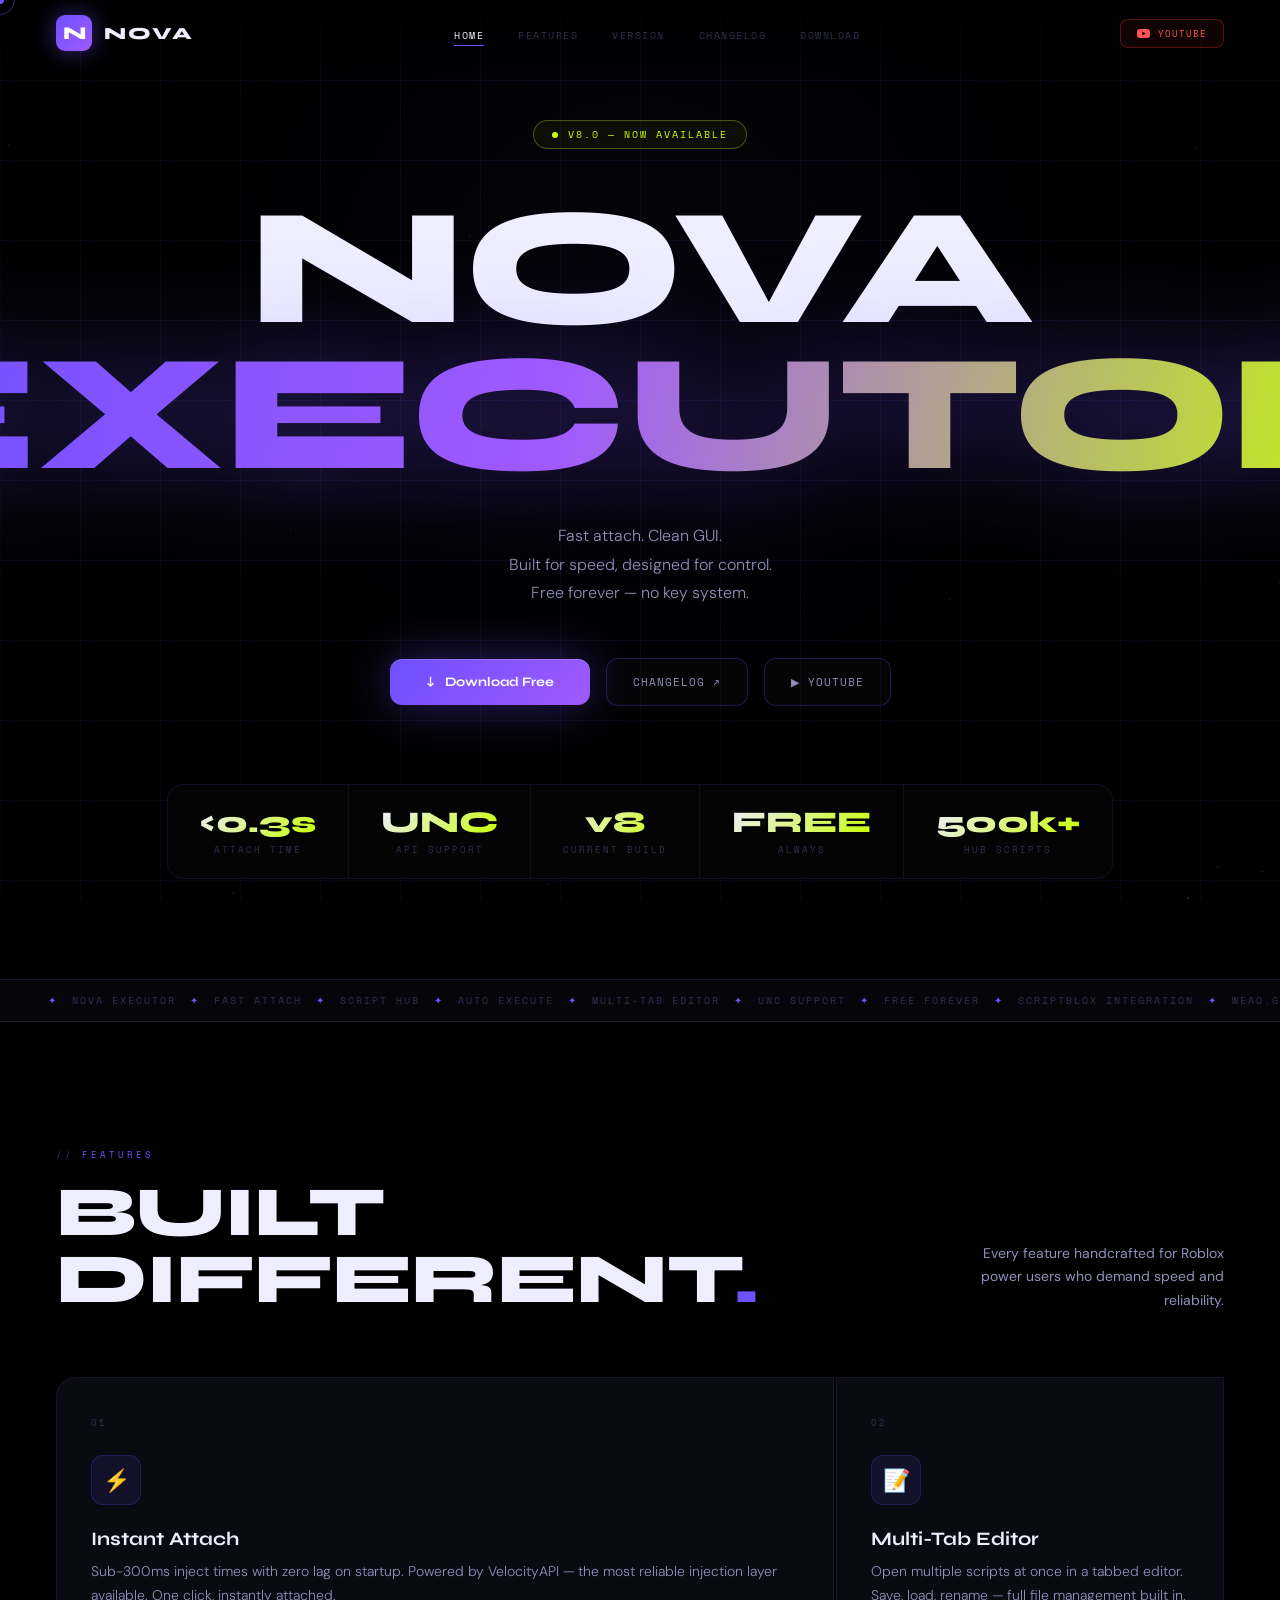
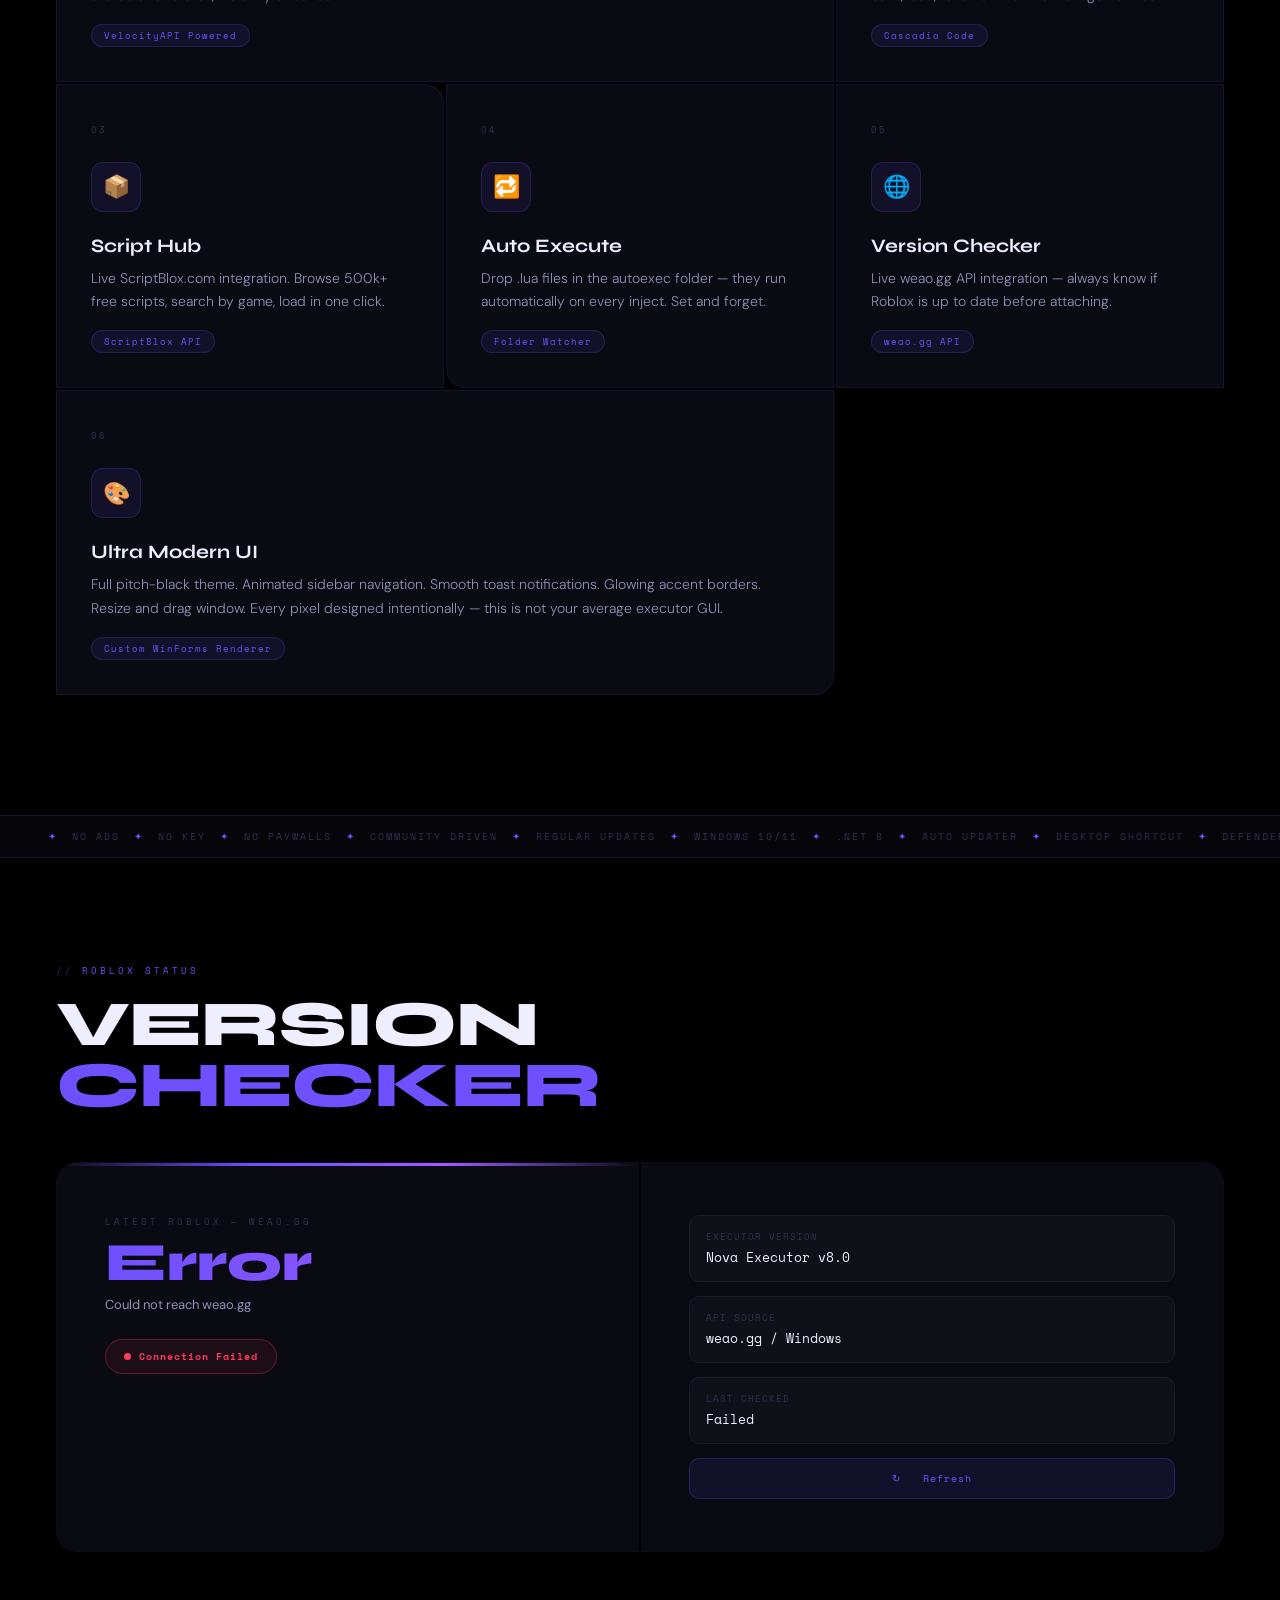
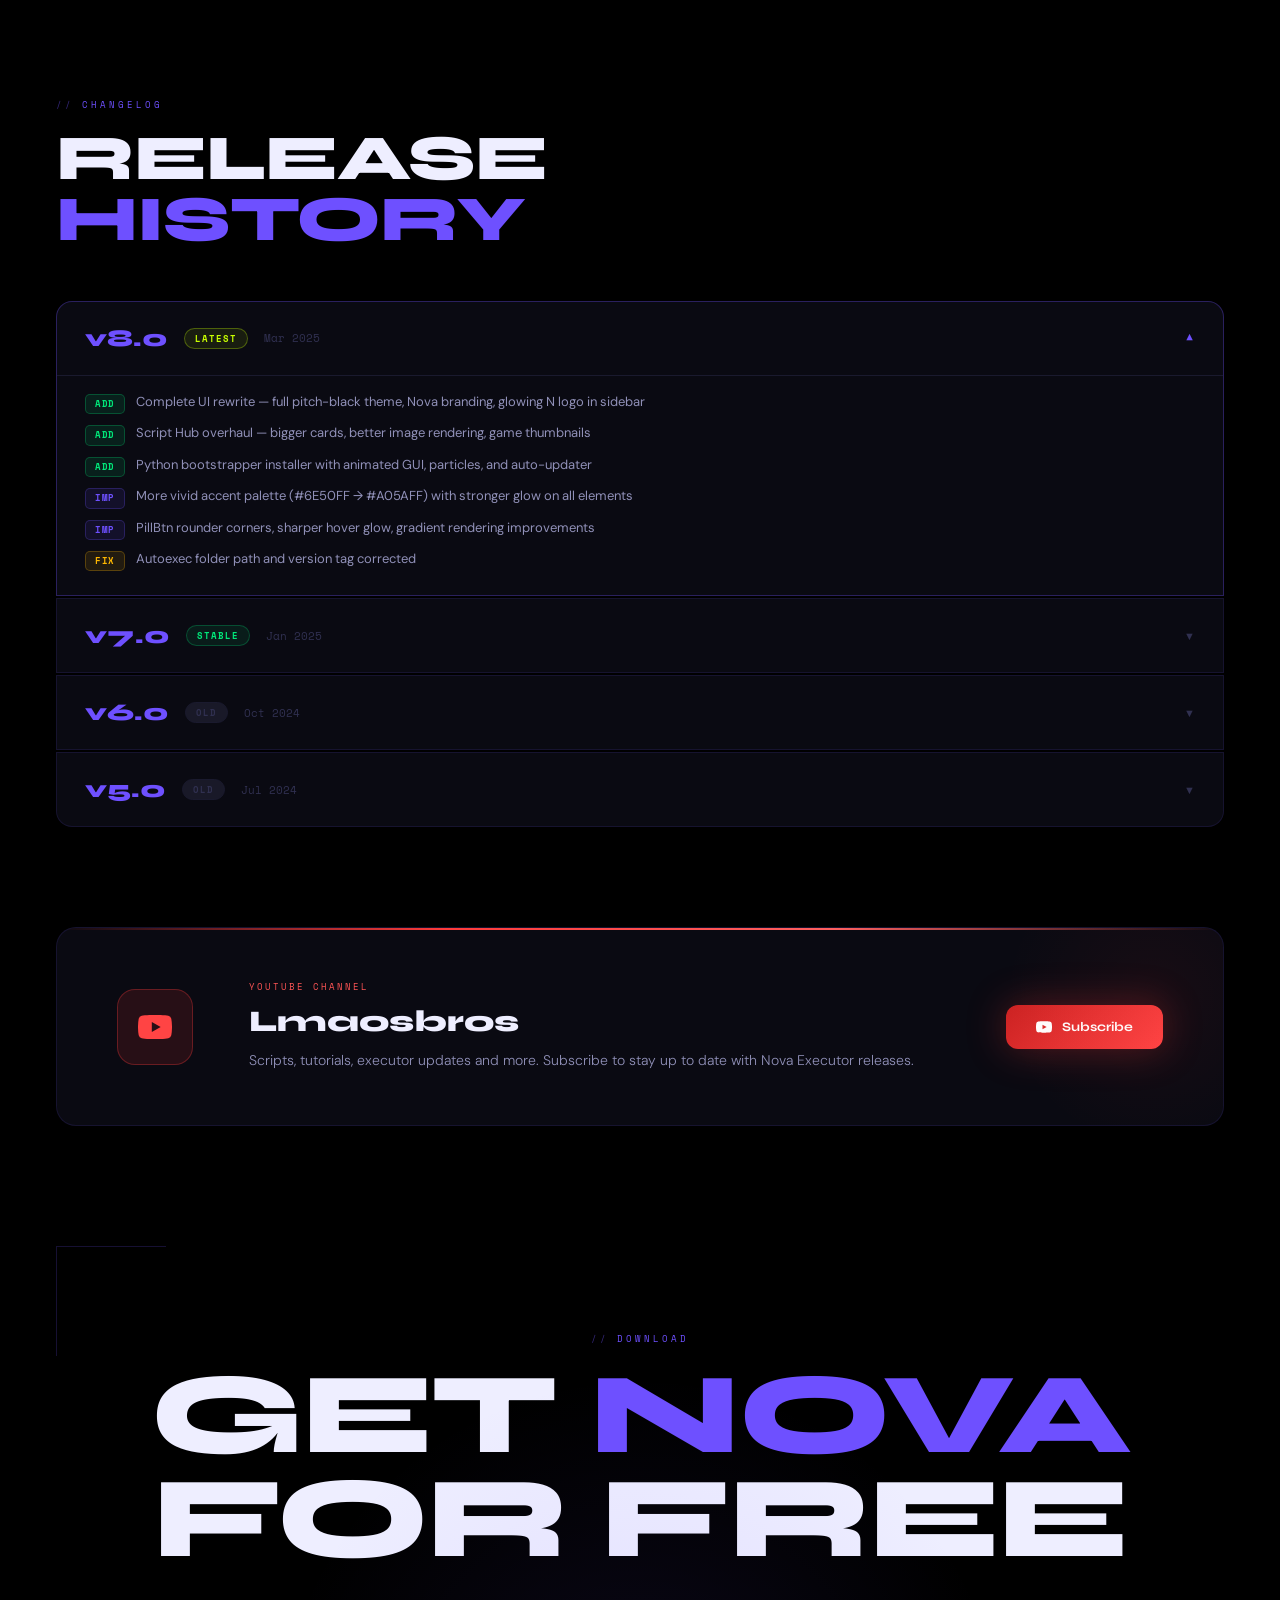
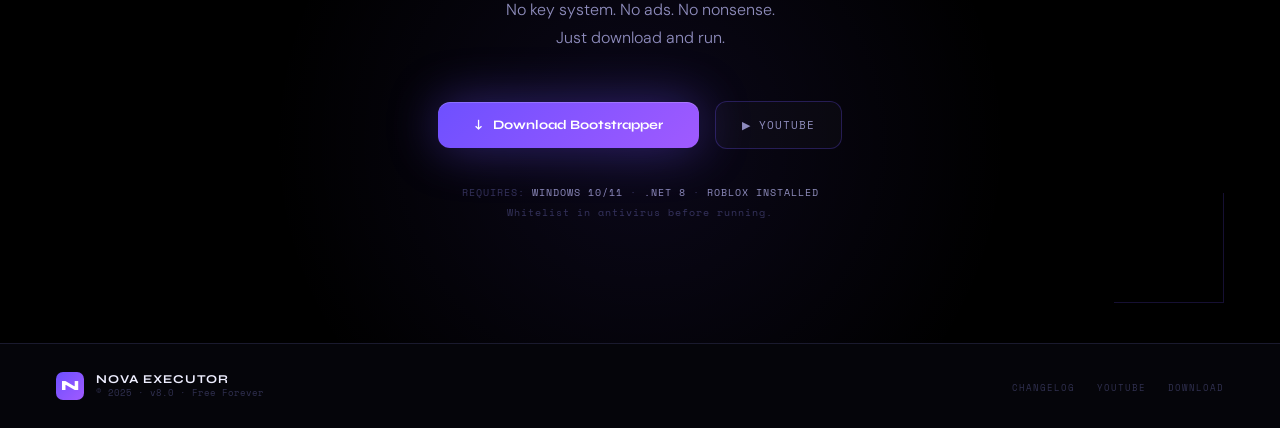
==== commit 77321da2: "s" ====
--- a/index.html
+++ b/index.html
@@ -1,426 +1,553 @@
 <!DOCTYPE html>
 <html lang="en">
 <head>
-  <meta charset="UTF-8">
-  <meta name="viewport" content="width=device-width, initial-scale=1.0">
-  <meta name="description" content="Nova Executor — The fastest, cleanest Roblox executor. Free forever.">
-  <meta property="og:title" content="Nova Executor">
-  <meta property="og:description" content="Fast attach. Clean GUI. Built for speed, designed for control.">
-  <meta property="og:image" content="https://opengraph.githubassets.com/1/yavuz16821/novaexecutora">
-  <title>Nova Executor</title>
-  <link rel="stylesheet" href="css/style.css">
+<meta charset="UTF-8">
+<meta name="viewport" content="width=device-width,initial-scale=1.0">
+<meta name="description" content="Nova Executor — Fast attach. Clean GUI. Free forever. No key system.">
+<title>Nova Executor</title>
+<link href="https://fonts.googleapis.com/css2?family=Syne:wght@700;800&family=Space+Mono:wght@400;700&family=DM+Sans:wght@300;400;500&display=swap" rel="stylesheet">
+<style>
+*,*::before,*::after{box-sizing:border-box;margin:0;padding:0}
+:root{
+  --bg:#000;--bg1:#05050a;--bg2:#0a0a12;--bg3:#101018;--dim:#1a1a2e;
+  --border:rgba(110,80,255,.12);--b2:rgba(110,80,255,.28);
+  --acc:#6e50ff;--acch:#a05aff;--accy:#c8ff00;
+  --text:#eeeeff;--text2:#9090b8;--muted:#303050;
+  --green:#00e87a;--red:#ff3b5c;--gold:#ffb800;
+}
+html{scroll-behavior:smooth}
+body{background:var(--bg);color:var(--text);font-family:'DM Sans',sans-serif;overflow-x:hidden;cursor:none}
+::selection{background:rgba(110,80,255,.35)}
+::-webkit-scrollbar{width:3px}
+::-webkit-scrollbar-track{background:var(--bg)}
+::-webkit-scrollbar-thumb{background:var(--acc);border-radius:2px}
+
+/* CURSOR */
+#cd{position:fixed;width:8px;height:8px;background:var(--acc);border-radius:50%;pointer-events:none;z-index:9999;transform:translate(-50%,-50%);mix-blend-mode:screen;transition:width .15s,height .15s,background .15s}
+#cr{position:fixed;width:30px;height:30px;border:1.5px solid rgba(110,80,255,.45);border-radius:50%;pointer-events:none;z-index:9998;transform:translate(-50%,-50%);transition:opacity .2s}
+body.ch #cd{width:16px;height:16px;background:var(--acch)}
+body.ch #cr{opacity:.35}
+
+canvas{position:fixed;inset:0;width:100%;height:100%;pointer-events:none;z-index:0;opacity:.8}
+
+/* NAV */
+nav{position:fixed;top:0;left:0;right:0;z-index:500;display:flex;align-items:center;justify-content:space-between;padding:0 56px;height:66px;transition:all .3s;background:linear-gradient(to bottom,rgba(0,0,0,.9),transparent)}
+nav.sc{background:rgba(0,0,0,.92)!important;backdrop-filter:blur(18px);border-bottom:1px solid rgba(110,80,255,.09)}
+.nl{display:flex;align-items:center;gap:12px;text-decoration:none;cursor:none}
+.nn{width:36px;height:36px;border-radius:9px;background:linear-gradient(135deg,var(--acc),var(--acch));display:flex;align-items:center;justify-content:center;font-family:'Syne',sans-serif;font-size:18px;font-weight:800;color:#fff;box-shadow:0 0 22px rgba(110,80,255,.5);transition:all .2s;flex-shrink:0}
+.nl:hover .nn{box-shadow:0 0 44px rgba(110,80,255,.85);transform:scale(1.07)}
+.nw{font-family:'Syne',sans-serif;font-size:17px;font-weight:800;letter-spacing:2px;color:var(--text);text-transform:uppercase}
+.nlinks{display:flex;align-items:center;gap:34px;list-style:none}
+.nlinks a{font-family:'Space Mono',monospace;font-size:10px;letter-spacing:1.5px;text-transform:uppercase;color:var(--muted);text-decoration:none;position:relative;transition:color .2s;cursor:none}
+.nlinks a::after{content:'';position:absolute;bottom:-3px;left:0;right:0;height:1px;background:var(--acc);transform:scaleX(0);transform-origin:left;transition:transform .25s}
+.nlinks a:hover,.nlinks a.act{color:var(--text)}
+.nlinks a:hover::after,.nlinks a.act::after{transform:scaleX(1)}
+.nyt{display:flex;align-items:center;gap:8px;padding:7px 16px;border-radius:8px;border:1px solid rgba(255,59,59,.3);color:#ff5555;font-family:'Space Mono',monospace;font-size:9px;letter-spacing:1px;text-transform:uppercase;text-decoration:none;cursor:none;background:rgba(255,59,59,.06);transition:all .2s}
+.nyt:hover{border-color:#ff5555;background:rgba(255,59,59,.14);color:#ff8888}
+
+/* SECTIONS */
+section{position:relative;z-index:2}
+.ey{display:inline-flex;align-items:center;gap:8px;font-family:'Space Mono',monospace;font-size:9px;letter-spacing:3px;text-transform:uppercase;color:var(--acc);margin-bottom:18px}
+.ey::before{content:'//';opacity:.5}
+
+/* REVEAL ANIMS */
+.rv{opacity:0;transform:translateY(32px);transition:opacity .7s ease,transform .7s ease}
+.rv.on{opacity:1;transform:none}
+.rvl{opacity:0;transform:translateX(-32px);transition:opacity .7s ease,transform .7s ease}
+.rvl.on{opacity:1;transform:none}
+.rvr{opacity:0;transform:translateX(32px);transition:opacity .7s ease,transform .7s ease}
+.rvr.on{opacity:1;transform:none}
+
+/* HERO */
+#hero{min-height:100vh;display:flex;flex-direction:column;align-items:center;justify-content:center;text-align:center;padding:120px 24px 100px;overflow:hidden}
+.hbadge{display:inline-flex;align-items:center;gap:10px;border:1px solid rgba(200,255,0,.3);border-radius:100px;padding:6px 18px;margin-bottom:46px;font-family:'Space Mono',monospace;font-size:10px;color:var(--accy);letter-spacing:2px;text-transform:uppercase;background:rgba(200,255,0,.05);animation:fadeDown .8s ease both}
+.bl{width:6px;height:6px;border-radius:50%;background:var(--accy);animation:blink 1.4s ease infinite;flex-shrink:0}
+.htitle{font-family:'Syne',sans-serif;font-size:clamp(70px,13vw,168px);font-weight:800;line-height:.88;letter-spacing:-2px;animation:fadeUp .8s .1s ease both}
+.htitle .t1{display:block;color:var(--text)}
+.htitle .t2{display:block;background:linear-gradient(100deg,var(--acc) 0%,var(--acch) 45%,var(--accy) 100%);-webkit-background-clip:text;-webkit-text-fill-color:transparent;filter:drop-shadow(0 0 55px rgba(110,80,255,.45))}
+.hsub{max-width:460px;margin:34px auto 50px;font-size:16px;font-weight:300;color:var(--text2);line-height:1.8;animation:fadeUp .8s .2s ease both}
+.hacts{display:flex;align-items:center;gap:16px;flex-wrap:wrap;justify-content:center;animation:fadeUp .8s .3s ease both}
+
+/* BUTTONS */
+.bdl{position:relative;overflow:hidden;display:inline-flex;align-items:center;gap:10px;padding:15px 36px;border-radius:12px;background:linear-gradient(135deg,var(--acc),var(--acch));color:#fff;font-family:'Syne',sans-serif;font-size:13px;font-weight:700;text-decoration:none;cursor:none;box-shadow:0 0 50px rgba(110,80,255,.4),inset 0 1px 0 rgba(255,255,255,.18);transition:transform .2s,box-shadow .2s}
+.bdl:hover{transform:translateY(-3px);box-shadow:0 0 80px rgba(110,80,255,.65),inset 0 1px 0 rgba(255,255,255,.18)}
+.bdl::before{content:'';position:absolute;inset:0;background:linear-gradient(135deg,var(--acch),var(--acc));opacity:0;transition:opacity .2s}
+.bdl:hover::before{opacity:1}
+.bdl span{position:relative;z-index:1}
+.bol{display:inline-flex;align-items:center;gap:8px;padding:15px 26px;border-radius:12px;border:1px solid var(--b2);color:var(--text2);font-family:'Space Mono',monospace;font-size:11px;letter-spacing:1px;text-transform:uppercase;text-decoration:none;cursor:none;background:rgba(255,255,255,.02);transition:all .2s}
+.bol:hover{border-color:rgba(110,80,255,.5);color:var(--text);background:rgba(110,80,255,.07)}
+
+/* STATS */
+.hstats{display:flex;margin-top:78px;border:1px solid var(--border);border-radius:16px;overflow:hidden;background:rgba(255,255,255,.015);animation:fadeUp .8s .4s ease both;backdrop-filter:blur(12px)}
+.hs{flex:1;padding:22px 32px;text-align:center;border-right:1px solid var(--border);transition:background .25s}
+.hs:last-child{border-right:none}
+.hs:hover{background:rgba(110,80,255,.07)}
+.hsv{font-family:'Syne',sans-serif;font-size:30px;font-weight:800;background:linear-gradient(135deg,var(--text),var(--accy));-webkit-background-clip:text;-webkit-text-fill-color:transparent;line-height:1}
+.hsl{font-family:'Space Mono',monospace;font-size:9px;color:var(--muted);letter-spacing:2px;text-transform:uppercase;margin-top:6px}
+
+/* TICKER */
+.tw{position:relative;z-index:2;border-top:1px solid var(--dim);border-bottom:1px solid var(--dim);overflow:hidden;padding:13px 0;background:var(--bg1)}
+.tt{display:flex;animation:ticker 28s linear infinite;width:max-content}
+.tr{animation-direction:reverse;animation-duration:22s}
+.ti{white-space:nowrap;padding:0 48px;font-family:'Space Mono',monospace;font-size:10px;color:var(--muted);letter-spacing:2px;text-transform:uppercase;display:flex;align-items:center;gap:14px}
+.s{color:var(--acc)}
+
+/* FEATURES */
+#features{padding:120px 0}
+.fi{max-width:1300px;margin:0 auto;padding:0 56px}
+.fh{display:flex;align-items:flex-end;justify-content:space-between;margin-bottom:64px;flex-wrap:wrap;gap:24px}
+.fht{font-family:'Syne',sans-serif;font-size:clamp(38px,5.5vw,78px);font-weight:800;line-height:.95;letter-spacing:-1px}
+.fht span{color:var(--acc)}
+.fhs{font-size:14px;color:var(--text2);max-width:260px;line-height:1.7;text-align:right}
+.fg{display:grid;grid-template-columns:repeat(3,1fr);gap:2px}
+
+/* FEAT CARD */
+.fc{position:relative;overflow:hidden;background:var(--bg2);border:1px solid var(--border);padding:38px 34px 34px;cursor:none;transition:border-color .3s,transform .4s cubic-bezier(.22,1,.36,1),box-shadow .4s}
+.fc:nth-child(1){border-radius:20px 0 0 0}
+.fc:nth-child(3){border-radius:0 20px 0 0}
+.fc:nth-child(4){border-radius:0 0 0 20px}
+.fc:nth-child(6){border-radius:0 0 20px 0}
+.fc.w{grid-column:span 2}
+.fc::before{content:'';position:absolute;inset:0;background:radial-gradient(ellipse at var(--mx,50%) var(--my,50%),rgba(110,80,255,.13) 0%,transparent 60%);opacity:0;transition:opacity .4s;pointer-events:none}
+.fc:hover{border-color:rgba(110,80,255,.38);box-shadow:0 18px 70px rgba(0,0,0,.6);transform:translateY(-4px) scale(1.005)}
+.fc:hover::before{opacity:1}
+.fc::after{content:'';position:absolute;top:0;left:0;width:55px;height:3px;background:linear-gradient(90deg,var(--acc),transparent);transform:scaleX(0);transform-origin:left;transition:transform .35s}
+.fc:hover::after{transform:scaleX(1)}
+.fn{font-family:'Space Mono',monospace;font-size:9px;color:var(--muted);letter-spacing:2px;margin-bottom:26px}
+.fi2{width:50px;height:50px;border-radius:12px;background:rgba(110,80,255,.1);border:1px solid rgba(110,80,255,.2);display:flex;align-items:center;justify-content:center;font-size:22px;margin-bottom:22px;transition:all .3s}
+.fc:hover .fi2{background:rgba(110,80,255,.22);box-shadow:0 0 26px rgba(110,80,255,.35);transform:scale(1.1)}
+.fname{font-family:'Syne',sans-serif;font-size:19px;font-weight:700;margin-bottom:10px;color:var(--text)}
+.fdesc{font-size:14px;color:var(--text2);line-height:1.7;font-weight:300}
+.ftag{display:inline-block;margin-top:16px;padding:4px 12px;border-radius:100px;font-family:'Space Mono',monospace;font-size:9px;letter-spacing:1px;background:rgba(110,80,255,.1);color:var(--acc);border:1px solid rgba(110,80,255,.2)}
+
+/* VERSION */
+#version{padding:100px 0 60px}
+.vi{max-width:1300px;margin:0 auto;padding:0 56px}
+.vg{display:grid;grid-template-columns:1fr 1fr;gap:2px;border-radius:20px;overflow:hidden;border:1px solid var(--border)}
+.vl{background:var(--bg2);padding:52px 48px;position:relative;overflow:hidden}
+.vl::before{content:'';position:absolute;top:0;left:0;right:0;height:3px;background:linear-gradient(90deg,transparent,var(--acc),var(--acch),transparent)}
+.vlb{font-family:'Space Mono',monospace;font-size:9px;letter-spacing:3px;text-transform:uppercase;color:var(--muted);margin-bottom:8px}
+.vnum{font-family:'Syne',sans-serif;font-size:54px;font-weight:800;line-height:1;background:linear-gradient(90deg,var(--acc),var(--acch));-webkit-background-clip:text;-webkit-text-fill-color:transparent;margin-bottom:6px}
+.vdate{font-size:13px;color:var(--text2);margin-bottom:26px}
+.vpill{display:inline-flex;align-items:center;gap:8px;padding:9px 18px;border-radius:100px;font-family:'Space Mono',monospace;font-size:10px;font-weight:700;letter-spacing:1px;border:1px solid}
+.vpill.ok{background:rgba(0,232,122,.08);color:#00e87a;border-color:rgba(0,232,122,.3)}
+.vpill.warn{background:rgba(255,184,0,.08);color:#ffb800;border-color:rgba(255,184,0,.3)}
+.vpill.err{background:rgba(255,59,92,.08);color:#ff3b5c;border-color:rgba(255,59,92,.3)}
+.pd{width:7px;height:7px;border-radius:50%;animation:blink 1.4s infinite;flex-shrink:0}
+.vpill.ok .pd{background:#00e87a}
+.vpill.warn .pd{background:#ffb800}
+.vpill.err .pd{background:#ff3b5c}
+.vr{background:var(--bg2);padding:52px 48px;display:flex;flex-direction:column;gap:14px}
+.vrow{display:flex;flex-direction:column;gap:4px;padding:14px 16px;border-radius:10px;background:var(--bg3);border:1px solid var(--dim)}
+.vrla{font-family:'Space Mono',monospace;font-size:9px;color:var(--muted);letter-spacing:1px;text-transform:uppercase}
+.vrva{font-size:13px;color:var(--text);font-weight:500;font-family:'Space Mono',monospace}
+.vbtn{display:flex;align-items:center;justify-content:center;gap:8px;padding:12px;border-radius:10px;background:rgba(110,80,255,.1);border:1px solid rgba(110,80,255,.25);color:var(--acc);font-family:'Space Mono',monospace;font-size:10px;letter-spacing:1px;cursor:none;transition:all .2s;width:100%}
+.vbtn:hover{background:rgba(110,80,255,.2);box-shadow:0 0 22px rgba(110,80,255,.2)}
+.spin{display:inline-block}
+.spinning .spin{animation:spin .6s linear infinite}
+
+/* CHANGELOG */
+#changelog{padding:80px 0 100px}
+.ci{max-width:1300px;margin:0 auto;padding:0 56px}
+.chr{display:flex;align-items:flex-end;justify-content:space-between;margin-bottom:50px;flex-wrap:wrap;gap:16px}
+.cht{font-family:'Syne',sans-serif;font-size:clamp(38px,5vw,70px);font-weight:800;letter-spacing:-1px;line-height:.95}
+.cht span{color:var(--acc)}
+.clist{display:flex;flex-direction:column;gap:2px}
+.ce{border:1px solid var(--border);background:var(--bg2);overflow:hidden;transition:border-color .2s}
+.ce:first-child{border-radius:16px 16px 0 0}
+.ce:last-child{border-radius:0 0 16px 16px}
+.ce.open{border-color:rgba(110,80,255,.32)}
+.ceh{display:flex;align-items:center;justify-content:space-between;padding:22px 28px;cursor:none;transition:background .2s}
+.ceh:hover{background:rgba(110,80,255,.04)}
+.cel{display:flex;align-items:center;gap:16px}
+.cev{font-family:'Syne',sans-serif;font-size:24px;font-weight:800;color:var(--acc);min-width:70px}
+.chip{padding:3px 10px;border-radius:100px;font-family:'Space Mono',monospace;font-size:9px;font-weight:700;letter-spacing:1px;text-transform:uppercase;border:1px solid}
+.chip.la{background:rgba(200,255,0,.08);color:var(--accy);border-color:rgba(200,255,0,.3)}
+.chip.st{background:rgba(0,232,122,.08);color:#00e87a;border-color:rgba(0,232,122,.25)}
+.chip.ol{background:rgba(60,60,90,.3);color:var(--muted);border-color:var(--dim)}
+.ced{font-family:'Space Mono',monospace;font-size:11px;color:var(--muted)}
+.chev{color:var(--muted);font-size:11px;transition:transform .3s}
+.ce.open .chev{transform:rotate(180deg);color:var(--acc)}
+.cb{max-height:0;overflow:hidden;transition:max-height .45s ease}
+.ce.open .cb{max-height:600px}
+.cbi{padding:0 28px 24px;border-top:1px solid var(--dim)}
+.cch{display:flex;flex-direction:column;gap:9px;margin-top:16px}
+.cc{display:flex;align-items:flex-start;gap:11px;font-size:13px;color:var(--text2);line-height:1.6}
+.ct{padding:2px 9px;border-radius:5px;font-size:9px;font-weight:700;font-family:'Space Mono',monospace;letter-spacing:.5px;flex-shrink:0;margin-top:2px;border:1px solid}
+.ct.add{background:rgba(0,232,122,.1);color:#00e87a;border-color:rgba(0,232,122,.25)}
+.ct.fix{background:rgba(255,184,0,.1);color:#ffb800;border-color:rgba(255,184,0,.25)}
+.ct.imp{background:rgba(110,80,255,.1);color:var(--acc);border-color:rgba(110,80,255,.25)}
+.ct.rem{background:rgba(255,59,92,.1);color:#ff3b5c;border-color:rgba(255,59,92,.25)}
+
+/* YOUTUBE */
+#yts{padding:0 0 80px}
+.yi{max-width:1300px;margin:0 auto;padding:0 56px}
+.yc{position:relative;overflow:hidden;background:var(--bg2);border:1px solid var(--border);border-radius:20px;padding:52px 60px;display:flex;align-items:center;gap:56px;flex-wrap:wrap}
+.yc::before{content:'';position:absolute;top:0;left:0;right:0;height:2px;background:linear-gradient(90deg,transparent,#ff3b3b,#ff6060,transparent)}
+.yc::after{content:'';position:absolute;right:-80px;top:-80px;width:300px;height:300px;border-radius:50%;background:radial-gradient(ellipse,rgba(255,59,59,.06) 0%,transparent 70%);pointer-events:none}
+.yico{width:76px;height:76px;border-radius:18px;flex-shrink:0;background:rgba(255,59,59,.12);border:1px solid rgba(255,59,59,.3);display:flex;align-items:center;justify-content:center;transition:all .3s}
+.yc:hover .yico{background:rgba(255,59,59,.22);box-shadow:0 0 40px rgba(255,59,59,.3)}
+.yico svg{width:34px;height:34px;fill:#ff4444}
+.ytx{flex:1;min-width:200px}
+.ylb{font-family:'Space Mono',monospace;font-size:9px;letter-spacing:2px;text-transform:uppercase;color:#ff5555;margin-bottom:10px}
+.yt2{font-family:'Syne',sans-serif;font-size:30px;font-weight:800;margin-bottom:10px}
+.yd{font-size:14px;color:var(--text2);font-weight:300;line-height:1.7}
+.byt{display:inline-flex;align-items:center;gap:10px;padding:14px 30px;border-radius:12px;background:linear-gradient(135deg,#cc2222,#ff4444);color:#fff;font-family:'Syne',sans-serif;font-size:13px;font-weight:700;text-decoration:none;cursor:none;flex-shrink:0;box-shadow:0 0 40px rgba(255,59,59,.3);transition:all .2s}
+.byt:hover{transform:translateY(-2px);box-shadow:0 0 60px rgba(255,59,59,.55)}
+.byt svg{width:16px;height:16px;fill:#fff}
+
+/* DOWNLOAD */
+#download{padding:120px 56px;position:relative;overflow:hidden;text-align:center}
+.dg{position:absolute;bottom:-200px;left:50%;transform:translateX(-50%);width:800px;height:800px;border-radius:50%;pointer-events:none;background:radial-gradient(ellipse,rgba(110,80,255,.1) 0%,transparent 65%)}
+.dtl{position:absolute;top:40px;left:56px;width:110px;height:110px;border:1px solid rgba(110,80,255,.2);border-right:none;border-bottom:none;pointer-events:none}
+.dbr{position:absolute;bottom:40px;right:56px;width:110px;height:110px;border:1px solid rgba(110,80,255,.2);border-left:none;border-top:none;pointer-events:none}
+.dbig{font-family:'Syne',sans-serif;font-size:clamp(50px,9vw,118px);font-weight:800;letter-spacing:-2px;line-height:.9;margin-bottom:26px}
+.dbig span{color:var(--acc)}
+.dsub{font-size:16px;color:var(--text2);margin-bottom:50px;font-weight:300;max-width:400px;margin-left:auto;margin-right:auto;line-height:1.7}
+.dacts{display:flex;align-items:center;justify-content:center;gap:16px;flex-wrap:wrap}
+.dnote{margin-top:34px;font-family:'Space Mono',monospace;font-size:10px;color:var(--muted);letter-spacing:1px;line-height:2}
+.dnote span{color:var(--text2)}
+
+/* FOOTER */
+footer{border-top:1px solid var(--dim);padding:28px 56px;display:flex;align-items:center;justify-content:space-between;flex-wrap:wrap;gap:16px;position:relative;z-index:2;background:var(--bg1)}
+.fl{display:flex;align-items:center;gap:12px}
+.fn2{width:28px;height:28px;border-radius:7px;background:linear-gradient(135deg,var(--acc),var(--acch));display:flex;align-items:center;justify-content:center;font-family:'Syne',sans-serif;font-size:14px;font-weight:800;color:#fff}
+.fname2{font-family:'Syne',sans-serif;font-size:12px;font-weight:700;letter-spacing:1px}
+.fcopy{font-family:'Space Mono',monospace;font-size:9px;color:var(--muted)}
+.flinks{display:flex;gap:22px;list-style:none}
+.flinks a{font-family:'Space Mono',monospace;font-size:9px;letter-spacing:1px;text-transform:uppercase;color:var(--muted);text-decoration:none;transition:color .2s;cursor:none}
+.flinks a:hover{color:var(--acc)}
+
+/* ANIMATIONS */
+@keyframes fadeUp{from{opacity:0;transform:translateY(28px)}to{opacity:1;transform:none}}
+@keyframes fadeDown{from{opacity:0;transform:translateY(-14px)}to{opacity:1;transform:none}}
+@keyframes blink{0%,100%{opacity:1}50%{opacity:.15}}
+@keyframes ticker{from{transform:translateX(0)}to{transform:translateX(-50%)}}
+@keyframes spin{to{transform:rotate(360deg)}}
+
+/* MOBILE */
+@media(max-width:880px){
+  nav{padding:0 20px}
+  .nlinks{display:none}
+  .fg{grid-template-columns:1fr}
+  .fc.w,.fc:nth-child(1),.fc:nth-child(3),.fc:nth-child(4),.fc:nth-child(6){grid-column:span 1;border-radius:12px}
+  .vg{grid-template-columns:1fr}
+  #changelog,.ci,#yts,.yi,#version,.vi{padding-left:20px;padding-right:20px}
+  #download{padding:80px 20px}
+  .yc{padding:36px 24px;gap:24px}
+  footer{padding:20px;flex-direction:column;align-items:flex-start}
+  .hstats{flex-direction:column}
+  .hs{border-right:none;border-bottom:1px solid var(--border)}
+  .hs:last-child{border-bottom:none}
+  .fi{padding:0 20px}
+  .fh{padding:0}
+}
+</style>
 </head>
 <body>
-
-<!-- CANVAS BACKGROUND -->
-<canvas id="bg-canvas"></canvas>
-
-<!-- CURSOR -->
-<div id="cur-dot"></div>
-<div id="cur-ring"></div>
-
-<!-- ═══════════════════════════════════════
-     NAV
-═══════════════════════════════════════ -->
-<nav>
-  <a href="#hero" class="nav-logo">
-    <div class="nav-n">N</div>
-    <span class="nav-wordmark">Nova</span>
+<canvas id="cv"></canvas>
+<div id="cd"></div>
+<div id="cr"></div>
+
+<!-- NAV -->
+<nav id="nav">
+  <a href="#hero" class="nl">
+    <div class="nn">N</div>
+    <span class="nw">Nova</span>
   </a>
-
-  <ul class="nav-links">
-    <li><a href="#hero" class="active">Home</a></li>
+  <ul class="nlinks">
+    <li><a href="#hero" class="act">Home</a></li>
     <li><a href="#features">Features</a></li>
     <li><a href="#version">Version</a></li>
     <li><a href="#changelog">Changelog</a></li>
     <li><a href="#download">Download</a></li>
   </ul>
-
-  <a href="https://www.youtube.com/@Lmaosbros" target="_blank" rel="noopener" class="nav-yt">
-    <svg viewBox="0 0 24 24" xmlns="http://www.w3.org/2000/svg"><path d="M23.5 6.2a3 3 0 0 0-2.1-2.1C19.5 3.5 12 3.5 12 3.5s-7.5 0-9.4.6A3 3 0 0 0 .5 6.2 31 31 0 0 0 0 12a31 31 0 0 0 .5 5.8 3 3 0 0 0 2.1 2.1c1.9.6 9.4.6 9.4.6s7.5 0 9.4-.6a3 3 0 0 0 2.1-2.1A31 31 0 0 0 24 12a31 31 0 0 0-.5-5.8zM9.75 15.5V8.5l6.25 3.5-6.25 3.5z" fill="currentColor"/></svg>
+  <a href="https://www.youtube.com/@Lmaosbros" target="_blank" rel="noopener" class="nyt">
+    <svg width="13" height="13" viewBox="0 0 24 24"><path d="M23.5 6.2a3 3 0 0 0-2.1-2.1C19.5 3.5 12 3.5 12 3.5s-7.5 0-9.4.6A3 3 0 0 0 .5 6.2 31 31 0 0 0 0 12a31 31 0 0 0 .5 5.8 3 3 0 0 0 2.1 2.1c1.9.6 9.4.6 9.4.6s7.5 0 9.4-.6a3 3 0 0 0 2.1-2.1A31 31 0 0 0 24 12a31 31 0 0 0-.5-5.8zM9.75 15.5V8.5l6.25 3.5-6.25 3.5z" fill="currentColor"/></svg>
     YouTube
   </a>
 </nav>
 
-<!-- ═══════════════════════════════════════
-     HERO
-═══════════════════════════════════════ -->
+<!-- HERO -->
 <section id="hero">
-  <div class="hero-badge">
-    <span class="blink"></span>
-    <span id="hero-badge-text">v8.0 — NOW AVAILABLE</span>
-  </div>
-
-  <h1 class="hero-title">
-    <span class="t1">NOVA</span>
-    <span class="t2">EXECUTOR</span>
-  </h1>
-
-  <p class="hero-sub">
-    Fast attach. Clean GUI.<br>
-    Built for speed, designed for control.<br>
-    Free forever — no key system.
-  </p>
-
-  <div class="hero-actions">
-    <a href="https://github.com/yavuz16821/novaexecutora/raw/refs/heads/main/Bootstrapper.exe"
-       class="btn-dl">
-      <span class="btn-icon">↓</span>
-      <span>Download Free</span>
-    </a>
-    <a href="#changelog" class="btn-outline">View Changelog ↗</a>
-    <a href="https://github.com/yavuz16821/novaexecutora" target="_blank" rel="noopener" class="btn-outline">★ GitHub</a>
-  </div>
-
-  <div class="hero-stats reveal">
-    <div class="hstat">
-      <div class="hstat-val">&lt;0.3s</div>
-      <div class="hstat-lbl">Attach Time</div>
+  <div class="hbadge"><span class="bl"></span><span id="badge-txt">v8.0 — NOW AVAILABLE</span></div>
+  <h1 class="htitle"><span class="t1">NOVA</span><span class="t2">EXECUTOR</span></h1>
+  <p class="hsub">Fast attach. Clean GUI.<br>Built for speed, designed for control.<br>Free forever — no key system.</p>
+  <div class="hacts">
+    <a href="https://github.com/novaaexecutor/novaexecutor/raw/refs/heads/main/Bootstrapper.exe" class="bdl"><span>↓</span><span>Download Free</span></a>
+    <a href="#changelog" class="bol">Changelog ↗</a>
+    <a href="https://www.youtube.com/@Lmaosbros" target="_blank" rel="noopener" class="bol">▶ YouTube</a>
+  </div>
+  <div class="hstats rv">
+    <div class="hs"><div class="hsv">&lt;0.3s</div><div class="hsl">Attach Time</div></div>
+    <div class="hs"><div class="hsv">UNC</div><div class="hsl">API Support</div></div>
+    <div class="hs"><div class="hsv">v8</div><div class="hsl">Current Build</div></div>
+    <div class="hs"><div class="hsv">FREE</div><div class="hsl">Always</div></div>
+    <div class="hs"><div class="hsv">500k+</div><div class="hsl">Hub Scripts</div></div>
+  </div>
+</section>
+
+<!-- TICKER 1 -->
+<div class="tw"><div class="tt">
+  <div class="ti"><span class="s">✦</span>Nova Executor<span class="s">✦</span>Fast Attach<span class="s">✦</span>Script Hub<span class="s">✦</span>Auto Execute<span class="s">✦</span>Multi-Tab Editor<span class="s">✦</span>UNC Support<span class="s">✦</span>Free Forever<span class="s">✦</span>ScriptBlox Integration<span class="s">✦</span>weao.gg Verified<span class="s">✦</span>No Key System<span class="s">✦</span>VelocityAPI<span class="s">✦</span>Auto Exec Folder</div>
+  <div class="ti"><span class="s">✦</span>Nova Executor<span class="s">✦</span>Fast Attach<span class="s">✦</span>Script Hub<span class="s">✦</span>Auto Execute<span class="s">✦</span>Multi-Tab Editor<span class="s">✦</span>UNC Support<span class="s">✦</span>Free Forever<span class="s">✦</span>ScriptBlox Integration<span class="s">✦</span>weao.gg Verified<span class="s">✦</span>No Key System<span class="s">✦</span>VelocityAPI<span class="s">✦</span>Auto Exec Folder</div>
+</div></div>
+
+<!-- FEATURES -->
+<section id="features">
+  <div class="fi">
+    <div class="fh">
+      <div><div class="ey rvl">Features</div><h2 class="fht rvl">BUILT<br>DIFFERENT<span>.</span></h2></div>
+      <p class="fhs rvr">Every feature handcrafted for Roblox power users who demand speed and reliability.</p>
     </div>
-    <div class="hstat">
-      <div class="hstat-val">UNC</div>
-      <div class="hstat-lbl">API Support</div>
+    <div class="fg">
+      <div class="fc w rv"><div class="fn">01</div><div class="fi2">⚡</div><div class="fname">Instant Attach</div><div class="fdesc">Sub-300ms inject times with zero lag on startup. Powered by VelocityAPI — the most reliable injection layer available. One click, instantly attached.</div><span class="ftag">VelocityAPI Powered</span></div>
+      <div class="fc rv"><div class="fn">02</div><div class="fi2">📝</div><div class="fname">Multi-Tab Editor</div><div class="fdesc">Open multiple scripts at once in a tabbed editor. Save, load, rename — full file management built in.</div><span class="ftag">Cascadia Code</span></div>
+      <div class="fc rv"><div class="fn">03</div><div class="fi2">📦</div><div class="fname">Script Hub</div><div class="fdesc">Live ScriptBlox.com integration. Browse 500k+ free scripts, search by game, load in one click.</div><span class="ftag">ScriptBlox API</span></div>
+      <div class="fc rv"><div class="fn">04</div><div class="fi2">🔁</div><div class="fname">Auto Execute</div><div class="fdesc">Drop .lua files in the autoexec folder — they run automatically on every inject. Set and forget.</div><span class="ftag">Folder Watcher</span></div>
+      <div class="fc rv"><div class="fn">05</div><div class="fi2">🌐</div><div class="fname">Version Checker</div><div class="fdesc">Live weao.gg API integration — always know if Roblox is up to date before attaching.</div><span class="ftag">weao.gg API</span></div>
+      <div class="fc w rv"><div class="fn">06</div><div class="fi2">🎨</div><div class="fname">Ultra Modern UI</div><div class="fdesc">Full pitch-black theme. Animated sidebar navigation. Smooth toast notifications. Glowing accent borders. Resize and drag window. Every pixel designed intentionally — this is not your average executor GUI.</div><span class="ftag">Custom WinForms Renderer</span></div>
     </div>
-    <div class="hstat">
-      <div class="hstat-val">v8</div>
-      <div class="hstat-lbl">Current Build</div>
+  </div>
+</section>
+
+<!-- TICKER 2 -->
+<div class="tw"><div class="tt tr">
+  <div class="ti"><span class="s">✦</span>No Ads<span class="s">✦</span>No Key<span class="s">✦</span>No Paywalls<span class="s">✦</span>Community Driven<span class="s">✦</span>Regular Updates<span class="s">✦</span>Windows 10/11<span class="s">✦</span>.NET 8<span class="s">✦</span>Auto Updater<span class="s">✦</span>Desktop Shortcut<span class="s">✦</span>Defender Whitelist<span class="s">✦</span>Free Forever</div>
+  <div class="ti"><span class="s">✦</span>No Ads<span class="s">✦</span>No Key<span class="s">✦</span>No Paywalls<span class="s">✦</span>Community Driven<span class="s">✦</span>Regular Updates<span class="s">✦</span>Windows 10/11<span class="s">✦</span>.NET 8<span class="s">✦</span>Auto Updater<span class="s">✦</span>Desktop Shortcut<span class="s">✦</span>Defender Whitelist<span class="s">✦</span>Free Forever</div>
+</div></div>
+
+<!-- VERSION -->
+<section id="version">
+  <div class="vi">
+    <div class="ey rv">Roblox Status</div>
+    <h2 style="font-family:'Syne',sans-serif;font-size:clamp(38px,5vw,70px);font-weight:800;letter-spacing:-1px;line-height:.95;margin-bottom:46px" class="rv">VERSION<br><span style="color:var(--acc)">CHECKER</span></h2>
+    <div class="vg rv">
+      <div class="vl">
+        <div class="vlb">Latest Roblox — weao.gg</div>
+        <div class="vnum" id="weao-num">—</div>
+        <div class="vdate" id="weao-date">Checking weao.gg...</div>
+        <div id="vpill" class="vpill warn"><span class="pd"></span>Checking...</div>
+      </div>
+      <div class="vr">
+        <div class="vrow"><div class="vrla">Executor Version</div><div class="vrva">Nova Executor v8.0</div></div>
+        <div class="vrow"><div class="vrla">API Source</div><div class="vrva">weao.gg / Windows</div></div>
+        <div class="vrow"><div class="vrla">Last Checked</div><div class="vrva" id="last-check">—</div></div>
+        <button class="vbtn" id="vrefresh"><span class="spin">↻</span>&nbsp; Refresh</button>
+      </div>
     </div>
-    <div class="hstat">
-      <div class="hstat-val">FREE</div>
-      <div class="hstat-lbl">Always</div>
+  </div>
+</section>
+
+<!-- CHANGELOG -->
+<section id="changelog">
+  <div class="ci">
+    <div class="chr rv">
+      <div><div class="ey">Changelog</div><h2 class="cht">RELEASE<br><span>HISTORY</span></h2></div>
     </div>
-    <div class="hstat">
-      <div class="hstat-val">500k+</div>
-      <div class="hstat-lbl">Hub Scripts</div>
+    <div class="clist rv">
+      <div class="ce open">
+        <div class="ceh"><div class="cel"><div class="cev">v8.0</div><span class="chip la">Latest</span><span class="ced">Mar 2025</span></div><span class="chev">▼</span></div>
+        <div class="cb"><div class="cbi"><div class="cch">
+          <div class="cc"><span class="ct add">ADD</span><span>Complete UI rewrite — full pitch-black theme, Nova branding, glowing N logo in sidebar</span></div>
+          <div class="cc"><span class="ct add">ADD</span><span>Script Hub overhaul — bigger cards, better image rendering, game thumbnails</span></div>
+          <div class="cc"><span class="ct add">ADD</span><span>Python bootstrapper installer with animated GUI, particles, and auto-updater</span></div>
+          <div class="cc"><span class="ct imp">IMP</span><span>More vivid accent palette (#6E50FF → #A05AFF) with stronger glow on all elements</span></div>
+          <div class="cc"><span class="ct imp">IMP</span><span>PillBtn rounder corners, sharper hover glow, gradient rendering improvements</span></div>
+          <div class="cc"><span class="ct fix">FIX</span><span>Autoexec folder path and version tag corrected</span></div>
+        </div></div></div>
+      </div>
+      <div class="ce">
+        <div class="ceh"><div class="cel"><div class="cev">v7.0</div><span class="chip st">Stable</span><span class="ced">Jan 2025</span></div><span class="chev">▼</span></div>
+        <div class="cb"><div class="cbi"><div class="cch">
+          <div class="cc"><span class="ct add">ADD</span><span>Script Hub with live ScriptBlox.com API — Trending &amp; Latest tabs</span></div>
+          <div class="cc"><span class="ct add">ADD</span><span>Multi-tab system with close/add buttons and script persistence</span></div>
+          <div class="cc"><span class="ct add">ADD</span><span>Animated toast notification system</span></div>
+          <div class="cc"><span class="ct add">ADD</span><span>weao.gg version check — compares local Roblox build against live API</span></div>
+          <div class="cc"><span class="ct fix">FIX</span><span>ScriptCard image loading race condition resolved</span></div>
+        </div></div></div>
+      </div>
+      <div class="ce">
+        <div class="ceh"><div class="cel"><div class="cev">v6.0</div><span class="chip ol">Old</span><span class="ced">Oct 2024</span></div><span class="chev">▼</span></div>
+        <div class="cb"><div class="cbi"><div class="cch">
+          <div class="cc"><span class="ct add">ADD</span><span>Auto Executor — folder watcher runs scripts automatically on inject</span></div>
+          <div class="cc"><span class="ct add">ADD</span><span>Settings page with animated toggle switches</span></div>
+          <div class="cc"><span class="ct imp">IMP</span><span>Sidebar navigation with animated active indicator</span></div>
+          <div class="cc"><span class="ct fix">FIX</span><span>Window drag behavior while maximized</span></div>
+        </div></div></div>
+      </div>
+      <div class="ce">
+        <div class="ceh"><div class="cel"><div class="cev">v5.0</div><span class="chip ol">Old</span><span class="ced">Jul 2024</span></div><span class="chev">▼</span></div>
+        <div class="cb"><div class="cbi"><div class="cch">
+          <div class="cc"><span class="ct add">ADD</span><span>Maximize/restore support with double-click title bar</span></div>
+          <div class="cc"><span class="ct add">ADD</span><span>Custom resize grip in bottom-right corner</span></div>
+          <div class="cc"><span class="ct rem">REM</span><span>Legacy injection method — replaced with VelocityAPI v2</span></div>
+        </div></div></div>
+      </div>
     </div>
   </div>
 </section>
 
-<!-- TICKER -->
-<div class="ticker-wrap">
-  <div class="ticker-track">
-    <div class="ticker-item"><span class="s">✦</span> Nova Executor <span class="s">✦</span> Fast Attach <span class="s">✦</span> Script Hub <span class="s">✦</span> Auto Execute <span class="s">✦</span> Multi-Tab Editor <span class="s">✦</span> UNC Support <span class="s">✦</span> Free Forever <span class="s">✦</span> ScriptBlox Integration <span class="s">✦</span> weao.gg Verified <span class="s">✦</span> No Key System <span class="s">✦</span> VelocityAPI <span class="s">✦</span> Toast Notifications <span class="s">✦</span> Auto Exec Folder</div>
-    <div class="ticker-item"><span class="s">✦</span> Nova Executor <span class="s">✦</span> Fast Attach <span class="s">✦</span> Script Hub <span class="s">✦</span> Auto Execute <span class="s">✦</span> Multi-Tab Editor <span class="s">✦</span> UNC Support <span class="s">✦</span> Free Forever <span class="s">✦</span> ScriptBlox Integration <span class="s">✦</span> weao.gg Verified <span class="s">✦</span> No Key System <span class="s">✦</span> VelocityAPI <span class="s">✦</span> Toast Notifications <span class="s">✦</span> Auto Exec Folder</div>
-  </div>
-</div>
-
-<!-- ═══════════════════════════════════════
-     FEATURES
-═══════════════════════════════════════ -->
-<section id="features">
-  <div class="features-inner">
-    <div class="features-header">
-      <div>
-        <div class="section-eyebrow reveal-l">Features</div>
-        <h2 class="features-title reveal-l">
-          BUILT<br>DIFFERENT<span>.</span>
-        </h2>
-      </div>
-      <p class="features-sub reveal-r">
-        Every feature handcrafted for Roblox power users who demand speed and reliability.
-      </p>
+<!-- YOUTUBE -->
+<section id="yts">
+  <div class="yi">
+    <div class="yc rv">
+      <div class="yico"><svg viewBox="0 0 24 24"><path d="M23.5 6.2a3 3 0 0 0-2.1-2.1C19.5 3.5 12 3.5 12 3.5s-7.5 0-9.4.6A3 3 0 0 0 .5 6.2 31 31 0 0 0 0 12a31 31 0 0 0 .5 5.8 3 3 0 0 0 2.1 2.1c1.9.6 9.4.6 9.4.6s7.5 0 9.4-.6a3 3 0 0 0 2.1-2.1A31 31 0 0 0 24 12a31 31 0 0 0-.5-5.8zM9.75 15.5V8.5l6.25 3.5-6.25 3.5z"/></svg></div>
+      <div class="ytx">
+        <div class="ylb">YouTube Channel</div>
+        <div class="yt2">Lmaosbros</div>
+        <div class="yd">Scripts, tutorials, executor updates and more. Subscribe to stay up to date with Nova Executor releases.</div>
+      </div>
+      <a href="https://www.youtube.com/@Lmaosbros" target="_blank" rel="noopener" class="byt">
+        <svg viewBox="0 0 24 24"><path d="M23.5 6.2a3 3 0 0 0-2.1-2.1C19.5 3.5 12 3.5 12 3.5s-7.5 0-9.4.6A3 3 0 0 0 .5 6.2 31 31 0 0 0 0 12a31 31 0 0 0 .5 5.8 3 3 0 0 0 2.1 2.1c1.9.6 9.4.6 9.4.6s7.5 0 9.4-.6a3 3 0 0 0 2.1-2.1A31 31 0 0 0 24 12a31 31 0 0 0-.5-5.8zM9.75 15.5V8.5l6.25 3.5-6.25 3.5z"/></svg>
+        Subscribe
+      </a>
     </div>
-
-    <div class="feat-grid">
-
-      <!-- Card 1 — wide -->
-      <div class="feat-card wide reveal">
-        <div class="feat-num">01</div>
-        <div class="feat-icon-wrap">⚡</div>
-        <div class="feat-name">Instant Attach</div>
-        <div class="feat-desc">
-          Sub-300ms inject times with zero lag on startup. Powered by VelocityAPI — the most reliable injection layer available. One click, instantly attached, no waiting around.
-        </div>
-        <span class="feat-tag">VelocityAPI Powered</span>
-      </div>
-
-      <!-- Card 2 -->
-      <div class="feat-card reveal">
-        <div class="feat-num">02</div>
-        <div class="feat-icon-wrap">📝</div>
-        <div class="feat-name">Multi-Tab Editor</div>
-        <div class="feat-desc">
-          Open multiple scripts at once in a tabbed editor. Save, load, rename — full file management built in.
-        </div>
-        <span class="feat-tag">Cascadia Code Font</span>
-      </div>
-
-      <!-- Card 3 -->
-      <div class="feat-card reveal">
-        <div class="feat-num">03</div>
-        <div class="feat-icon-wrap">📦</div>
-        <div class="feat-name">Script Hub</div>
-        <div class="feat-desc">
-          Live ScriptBlox.com integration. Browse 500k+ free scripts, search by game, load in one click.
-        </div>
-        <span class="feat-tag">ScriptBlox API</span>
-      </div>
-
-      <!-- Card 4 -->
-      <div class="feat-card reveal">
-        <div class="feat-num">04</div>
-        <div class="feat-icon-wrap">🔁</div>
-        <div class="feat-name">Auto Execute</div>
-        <div class="feat-desc">
-          Drop .lua or .txt files in the autoexec folder — they run automatically on every inject. Set and forget.
-        </div>
-        <span class="feat-tag">Folder Watcher</span>
-      </div>
-
-      <!-- Card 5 -->
-      <div class="feat-card reveal">
-        <div class="feat-num">05</div>
-        <div class="feat-icon-wrap">🌐</div>
-        <div class="feat-name">Version Checker</div>
-        <div class="feat-desc">
-          Live weao.gg API integration. Always know if Roblox is up to date before attaching.
-        </div>
-        <span class="feat-tag">weao.gg API</span>
-      </div>
-
-      <!-- Card 6 — wide -->
-      <div class="feat-card wide reveal">
-        <div class="feat-num">06</div>
-        <div class="feat-icon-wrap">🎨</div>
-        <div class="feat-name">Ultra Modern UI</div>
-        <div class="feat-desc">
-          Full pitch-black theme. Animated sidebar navigation. Smooth toast notifications. Glowing accent borders. Resize + drag window. Every pixel designed intentionally — this isn't your average executor GUI.
-        </div>
-        <span class="feat-tag">Custom WinForms Renderer</span>
-      </div>
-
-    </div>
   </div>
 </section>
 
-<!-- TICKER 2 -->
-<div class="ticker-wrap">
-  <div class="ticker-track" style="animation-direction: reverse; animation-duration: 22s;">
-    <div class="ticker-item"><span class="s">✦</span> No Ads <span class="s">✦</span> No Key <span class="s">✦</span> No Paywalls <span class="s">✦</span> Open GitHub <span class="s">✦</span> Community Driven <span class="s">✦</span> Regular Updates <span class="s">✦</span> Windows 10/11 <span class="s">✦</span> .NET 8 <span class="s">✦</span> Auto Updater <span class="s">✦</span> Desktop Shortcut <span class="s">✦</span> Defender Whitelist</div>
-    <div class="ticker-item"><span class="s">✦</span> No Ads <span class="s">✦</span> No Key <span class="s">✦</span> No Paywalls <span class="s">✦</span> Open GitHub <span class="s">✦</span> Community Driven <span class="s">✦</span> Regular Updates <span class="s">✦</span> Windows 10/11 <span class="s">✦</span> .NET 8 <span class="s">✦</span> Auto Updater <span class="s">✦</span> Desktop Shortcut <span class="s">✦</span> Defender Whitelist</div>
-  </div>
-</div>
-
-<!-- ═══════════════════════════════════════
-     VERSION CHECK
-═══════════════════════════════════════ -->
-<section id="version" style="padding: 120px 0 60px;">
-  <div style="max-width:1300px; margin:0 auto; padding:0 56px;">
-    <div class="section-eyebrow reveal">Roblox Status</div>
-    <h2 style="font-family:'Syne',sans-serif; font-size:clamp(40px,5vw,72px); font-weight:800; letter-spacing:-1px; line-height:.95; margin-bottom:48px;" class="reveal">
-      VERSION<br><span style="color:var(--acc)">CHECKER</span>
-    </h2>
-
-    <div class="ver-grid reveal">
-      <div class="ver-left">
-        <div class="ver-label">Latest Roblox Version — weao.gg</div>
-        <div class="ver-number" id="weao-ver-num">—</div>
-        <div class="ver-date" id="weao-ver-date">Checking weao.gg...</div>
-        <div id="ver-status-pill" class="ver-pill warn">
-          <span class="pd"></span> Checking...
-        </div>
-      </div>
-      <div class="ver-right">
-        <div class="ver-info-row">
-          <div class="vir-label">Executor Version</div>
-          <div class="vir-val">Nova Executor v8.0</div>
-        </div>
-        <div class="ver-info-row">
-          <div class="vir-label">Roblox Version (Local)</div>
-          <div class="vir-val" id="local-ver-val">Not detected</div>
-        </div>
-        <div class="ver-info-row">
-          <div class="vir-label">API Source</div>
-          <div class="vir-val">weao.gg / windows</div>
-        </div>
-        <button class="ver-refresh-btn" id="ver-refresh">
-          <span class="spin-icon">↻</span> Refresh Version
-        </button>
-      </div>
-    </div>
-  </div>
+<!-- DOWNLOAD -->
+<section id="download">
+  <div class="dg"></div><div class="dtl"></div><div class="dbr"></div>
+  <div class="ey rv" style="justify-content:center">Download</div>
+  <h2 class="dbig rv">GET <span>NOVA</span><br>FOR FREE</h2>
+  <p class="dsub rv">No key system. No ads. No nonsense.<br>Just download and run.</p>
+  <div class="dacts rv">
+    <a href="https://github.com/novaaexecutor/novaexecutor/raw/refs/heads/main/Bootstrapper.exe" class="bdl"><span>↓</span><span>Download Bootstrapper</span></a>
+    <a href="https://www.youtube.com/@Lmaosbros" target="_blank" rel="noopener" class="bol">▶ YouTube</a>
+  </div>
+  <div class="dnote rv">REQUIRES: <span>WINDOWS 10/11</span> · <span>.NET 8</span> · <span>ROBLOX INSTALLED</span><br>Whitelist in antivirus before running.</div>
 </section>
 
-<!-- ═══════════════════════════════════════
-     CHANGELOG
-═══════════════════════════════════════ -->
-<section id="changelog">
-  <div class="cl-header-row reveal">
-    <div>
-      <div class="section-eyebrow">Changelog</div>
-      <h2 class="cl-title">RELEASE<br><span>HISTORY</span></h2>
-    </div>
-    <a href="" target="_blank" rel="noopener" class="btn-outline" style="margin-bottom:8px;">View on GitHub ↗</a>
-  </div>
-
-  <div class="cl-list reveal">
-
-    <!-- v8.0 -->
-    <div class="cl-entry open">
-      <div class="cl-head">
-        <div class="cl-left">
-          <div class="cl-ver">v8.0</div>
-          <span class="cl-chip latest">Latest</span>
-          <span class="cl-date">Mar 2025</span>
-        </div>
-        <span class="cl-chev">▼</span>
-      </div>
-      <div class="cl-body">
-        <div class="cl-inner">
-          <div class="cl-changes">
-            <div class="cl-change"><span class="ctag add">ADD</span><span>Complete UI rewrite — full pitch-black theme (#000000 base), Nova branding</span></div>
-            <div class="cl-change"><span class="ctag add">ADD</span><span>Glowing "N" logo in sidebar with animated purple gradient</span></div>
-            <div class="cl-change"><span class="ctag add">ADD</span><span>Script Hub overhaul — bigger cards (96px), better image rendering, game thumbnails</span></div>
-            <div class="cl-change"><span class="ctag add">ADD</span><span>Python bootstrapper installer with animated tkinter GUI, particle effects, auto-updater</span></div>
-            <div class="cl-change"><span class="ctag imp">IMP</span><span>More vivid accent palette — violet/purple (#6E50FF → #A05AFF) with stronger glow</span></div>
-            <div class="cl-change"><span class="ctag imp">IMP</span><span>PillBtn rounder corners, sharper hover glow, improved gradient rendering</span></div>
-            <div class="cl-change"><span class="ctag imp">IMP</span><span>Hub search bar enlarged, sub-label added, status footer updated</span></div>
-            <div class="cl-change"><span class="ctag fix">FIX</span><span>Autoexec folder path renamed to match Nova branding</span></div>
-            <div class="cl-change"><span class="ctag fix">FIX</span><span>v7 tag corrected to v8 in sidebar version label</span></div>
-          </div>
-        </div>
-      </div>
-    </div>
-
-    <!-- v7.0 -->
-    <div class="cl-entry">
-      <div class="cl-head">
-        <div class="cl-left">
-          <div class="cl-ver">v7.0</div>
-          <span class="cl-chip stable">Stable</span>
-          <span class="cl-date">Jan 2025</span>
-        </div>
-        <span class="cl-chev">▼</span>
-      </div>
-      <div class="cl-body">
-        <div class="cl-inner">
-          <div class="cl-changes">
-            <div class="cl-change"><span class="ctag add">ADD</span><span>Script Hub with live ScriptBlox.com API — Trending & Latest tabs</span></div>
-            <div class="cl-change"><span class="ctag add">ADD</span><span>Multi-tab system — open multiple scripts with close/add buttons</span></div>
-            <div class="cl-change"><span class="ctag add">ADD</span><span>Animated toast notification system (fade in/out, colored variants)</span></div>
-            <div class="cl-change"><span class="ctag add">ADD</span><span>weao.gg version check — compares local Roblox build against live API</span></div>
-            <div class="cl-change"><span class="ctag imp">IMP</span><span>Sidebar redesigned with smoother NavBtn animations</span></div>
-            <div class="cl-change"><span class="ctag fix">FIX</span><span>Resize grip stability in borderless window mode</span></div>
-            <div class="cl-change"><span class="ctag fix">FIX</span><span>ScriptCard image loading race condition resolved</span></div>
-          </div>
-        </div>
-      </div>
-    </div>
-
-    <!-- v6.0 -->
-    <div class="cl-entry">
-      <div class="cl-head">
-        <div class="cl-left">
-          <div class="cl-ver">v6.0</div>
-          <span class="cl-chip old">Old</span>
-          <span class="cl-date">Oct 2024</span>
-        </div>
-        <span class="cl-chev">▼</span>
-      </div>
-      <div class="cl-body">
-        <div class="cl-inner">
-          <div class="cl-changes">
-            <div class="cl-change"><span class="ctag add">ADD</span><span>Auto Executor — folder watcher, scripts run automatically on every inject</span></div>
-            <div class="cl-change"><span class="ctag add">ADD</span><span>Settings page with animated toggle switches</span></div>
-            <div class="cl-change"><span class="ctag imp">IMP</span><span>Sidebar navigation with animated active indicator and hover states</span></div>
-            <div class="cl-change"><span class="ctag fix">FIX</span><span>Window drag behavior while maximized</span></div>
-          </div>
-        </div>
-      </div>
-    </div>
-
-    <!-- v5.0 -->
-    <div class="cl-entry">
-      <div class="cl-head">
-        <div class="cl-left">
-          <div class="cl-ver">v5.0</div>
-          <span class="cl-chip old">Old</span>
-          <span class="cl-date">Jul 2024</span>
-        </div>
-        <span class="cl-chev">▼</span>
-      </div>
-      <div class="cl-body">
-        <div class="cl-inner">
-          <div class="cl-changes">
-            <div class="cl-change"><span class="ctag add">ADD</span><span>Maximize/restore support — double-click title bar</span></div>
-            <div class="cl-change"><span class="ctag add">ADD</span><span>Custom resize grip in bottom-right corner</span></div>
-            <div class="cl-change"><span class="ctag imp">IMP</span><span>Chrome painting with gradient top accent line</span></div>
-            <div class="cl-change"><span class="ctag rem">REM</span><span>Legacy injection method removed — replaced with VelocityAPI v2</span></div>
-          </div>
-        </div>
-      </div>
-    </div>
-
-  </div>
-</section>
-
-<!-- ═══════════════════════════════════════
-     YOUTUBE
-═══════════════════════════════════════ -->
-<section id="yt-section">
-  <div class="yt-card reveal">
-    <div class="yt-icon">
-      <svg viewBox="0 0 24 24" xmlns="http://www.w3.org/2000/svg"><path d="M23.5 6.2a3 3 0 0 0-2.1-2.1C19.5 3.5 12 3.5 12 3.5s-7.5 0-9.4.6A3 3 0 0 0 .5 6.2 31 31 0 0 0 0 12a31 31 0 0 0 .5 5.8 3 3 0 0 0 2.1 2.1c1.9.6 9.4.6 9.4.6s7.5 0 9.4-.6a3 3 0 0 0 2.1-2.1A31 31 0 0 0 24 12a31 31 0 0 0-.5-5.8zM9.75 15.5V8.5l6.25 3.5-6.25 3.5z"/></svg>
-    </div>
-    <div class="yt-text">
-      <div class="yt-label">YouTube Channel</div>
-      <div class="yt-title">Lmaosbros</div>
-      <div class="yt-desc">Scripts, tutorials, executor updates and more. Subscribe to stay up to date with Nova Executor releases and new features.</div>
-    </div>
-    <a href="https://www.youtube.com/@Lmaosbros" target="_blank" rel="noopener" class="btn-yt">
-      <svg viewBox="0 0 24 24" xmlns="http://www.w3.org/2000/svg"><path d="M23.5 6.2a3 3 0 0 0-2.1-2.1C19.5 3.5 12 3.5 12 3.5s-7.5 0-9.4.6A3 3 0 0 0 .5 6.2 31 31 0 0 0 0 12a31 31 0 0 0 .5 5.8 3 3 0 0 0 2.1 2.1c1.9.6 9.4.6 9.4.6s7.5 0 9.4-.6a3 3 0 0 0 2.1-2.1A31 31 0 0 0 24 12a31 31 0 0 0-.5-5.8zM9.75 15.5V8.5l6.25 3.5-6.25 3.5z"/></svg>
-      Subscribe
-    </a>
-  </div>
-</section>
-
-<!-- ═══════════════════════════════════════
-     DOWNLOAD CTA
-═══════════════════════════════════════ -->
-<section id="download">
-  <div class="dl-glow"></div>
-  <div class="dl-corner-tl"></div>
-  <div class="dl-corner-br"></div>
-
-  <div class="section-eyebrow reveal" style="justify-content:center;">Download</div>
-  <h2 class="dl-big reveal">
-    GET <span>NOVA</span><br>FOR FREE
-  </h2>
-  <p class="dl-sub reveal">No key system. No ads. No nonsense.<br>Just download and run.</p>
-  <div class="dl-actions reveal">
-    <a href="https://github.com/yavuz16821/novaexecutora/raw/refs/heads/main/Bootstrapper.exe"
-       class="btn-dl">
-      <span class="btn-icon">↓</span>
-      <span>Download Bootstrapper</span>
-    </a>
-    <a href="https://github.com/yavuz16821/novaexecutora" target="_blank" rel="noopener" class="btn-outline">★ GitHub Repo</a>
-    <a href="https://www.youtube.com/@Lmaosbros" target="_blank" rel="noopener" class="btn-outline">▶ YouTube</a>
-  </div>
-  <div class="dl-note reveal">
-    REQUIRES: <span>WINDOWS 10/11</span> · <span>.NET 8</span> · <span>ROBLOX INSTALLED</span><br>
-    Whitelist in antivirus before running.
-  </div>
-</section>
-
-<!-- ═══════════════════════════════════════
-     FOOTER
-═══════════════════════════════════════ -->
+<!-- FOOTER -->
 <footer>
-  <div class="foot-left">
-    <div class="foot-n">N</div>
-    <div>
-      <div class="foot-name">NOVA EXECUTOR</div>
-      <div class="foot-copy">© 2025 · v8.0 · Free Forever</div>
-    </div>
-  </div>
-  <ul class="foot-links">
-    <li><a href="https://github.com/yavuz16821/novaexecutora" target="_blank">GitHub</a></li>
+  <div class="fl">
+    <div class="fn2">N</div>
+    <div><div class="fname2">NOVA EXECUTOR</div><div class="fcopy">© 2025 · v8.0 · Free Forever</div></div>
+  </div>
+  <ul class="flinks">
     <li><a href="#changelog">Changelog</a></li>
     <li><a href="https://www.youtube.com/@Lmaosbros" target="_blank">YouTube</a></li>
     <li><a href="#download">Download</a></li>
   </ul>
 </footer>
 
-<script src="js/main.js"></script>
+<script>
+// CURSOR
+const cd=document.getElementById('cd'),cr=document.getElementById('cr');
+let mx=0,my=0,rx=0,ry=0;
+document.addEventListener('mousemove',e=>{mx=e.clientX;my=e.clientY;cd.style.left=mx+'px';cd.style.top=my+'px'});
+(function a(){rx+=(mx-rx)*.1;ry+=(my-ry)*.1;cr.style.left=rx+'px';cr.style.top=ry+'px';requestAnimationFrame(a)})();
+document.querySelectorAll('a,button,.fc,.hs,.ceh,.vbtn').forEach(el=>{
+  el.addEventListener('mouseenter',()=>document.body.classList.add('ch'));
+  el.addEventListener('mouseleave',()=>document.body.classList.remove('ch'));
+});
+
+// CANVAS BG
+const cv=document.getElementById('cv'),ctx=cv.getContext('2d');
+function rsz(){cv.width=innerWidth;cv.height=innerHeight}rsz();
+window.addEventListener('resize',rsz);
+let mouseX=-999,mouseY=-999;
+document.addEventListener('mousemove',e=>{mouseX=e.clientX;mouseY=e.clientY});
+const ps=Array.from({length:75},()=>({x:Math.random()*innerWidth,y:Math.random()*innerHeight,vy:.2+Math.random()*.5,vx:(Math.random()-.5)*.15,r:.5+Math.random()*1.8,l:Math.random(),m:0}));
+ps.forEach(p=>p.m=p.l);
+function drw(){
+  ctx.clearRect(0,0,cv.width,cv.height);
+  // grid with mouse proximity effect
+  const cw=80,ch=80,cols=Math.ceil(cv.width/cw)+1,rows=Math.ceil(cv.height/ch)+1;
+  for(let r=0;r<rows;r++){for(let c=0;c<cols;c++){
+    const cx2=c*cw,cy2=r*ch;
+    const d=Math.hypot(cx2+cw/2-mouseX,cy2+ch/2-mouseY);
+    const prox=Math.max(0,1-d/300);
+    ctx.strokeStyle=`rgba(110,80,255,${.05+prox*.25})`;
+    ctx.lineWidth=1;ctx.strokeRect(cx2+.5,cy2+.5,cw,ch);
+    if(prox>.05){
+      ctx.fillStyle=`rgba(110,80,255,${prox*.1})`;
+      ctx.fillRect(cx2+1,cy2+1,cw-2,ch-2);
+      // corner dots
+      ctx.fillStyle=`rgba(160,90,255,${prox*.8})`;
+      ctx.beginPath();ctx.arc(cx2,cy2,1.5,0,Math.PI*2);ctx.fill();
+    }
+  }}
+  // radial center glow
+  const g=ctx.createRadialGradient(cv.width/2,cv.height/3,0,cv.width/2,cv.height/3,cv.width*.5);
+  g.addColorStop(0,'rgba(110,80,255,0.07)');g.addColorStop(1,'transparent');
+  ctx.fillStyle=g;ctx.fillRect(0,0,cv.width,cv.height);
+  // particles
+  for(const p of ps){
+    p.y-=p.vy;p.x+=p.vx;p.l-=.002;
+    if(p.l<=0||p.y<-4){p.x=Math.random()*cv.width;p.y=cv.height+4;p.l=Math.random();p.m=p.l}
+    const a2=Math.pow(p.l/p.m,1.4)*.5;
+    ctx.globalAlpha=a2;ctx.fillStyle='#a05aff';
+    ctx.beginPath();ctx.arc(p.x,p.y,p.r*a2,0,Math.PI*2);ctx.fill();
+  }
+  ctx.globalAlpha=1;requestAnimationFrame(drw);
+}
+drw();
+
+// REVEAL
+const obs=new IntersectionObserver(entries=>{
+  entries.forEach(e=>{if(e.isIntersecting){e.target.classList.add('on');obs.unobserve(e.target)}});
+},{threshold:.1});
+document.querySelectorAll('.rv,.rvl,.rvr').forEach((el,i)=>{el.style.transitionDelay=(i%4)*.08+'s';obs.observe(el)});
+
+// FEAT CARD MOUSE GLOW
+document.querySelectorAll('.fc').forEach(card=>{
+  card.addEventListener('mousemove',e=>{
+    const r=card.getBoundingClientRect();
+    card.style.setProperty('--mx',((e.clientX-r.left)/r.width*100)+'%');
+    card.style.setProperty('--my',((e.clientY-r.top)/r.height*100)+'%');
+  });
+});
+
+// NAV SCROLL
+const nav=document.getElementById('nav');
+const secs=['hero','features','version','changelog','download'];
+window.addEventListener('scroll',()=>{
+  nav.classList.toggle('sc',scrollY>50);
+  let cur='hero';
+  secs.forEach(id=>{const el=document.getElementById(id);if(el&&el.getBoundingClientRect().top<=80)cur=id});
+  document.querySelectorAll('.nlinks a').forEach(a=>a.classList.toggle('act',a.getAttribute('href')==='#'+cur));
+});
+
+// CHANGELOG ACCORDION
+document.querySelectorAll('.ceh').forEach(h=>{
+  h.addEventListener('click',()=>{
+    const e=h.closest('.ce'),isOpen=e.classList.contains('open');
+    document.querySelectorAll('.ce.open').forEach(x=>x.classList.remove('open'));
+    if(!isOpen)e.classList.add('open');
+  });
+});
+
+// WEAO VERSION
+async function fetchWeao(){
+  const btn=document.getElementById('vrefresh');
+  btn.classList.add('spinning');
+  const numEl=document.getElementById('weao-num');
+  const dateEl=document.getElementById('weao-date');
+  const pillEl=document.getElementById('vpill');
+  const lcEl=document.getElementById('last-check');
+  try{
+    const r=await fetch('https://weao.xyz/api/versions/current',{headers:{'User-Agent':'WEAO-3PService'}});
+    const d=await r.json();
+    const ver=d.Windows||'—';
+    const date=d.WindowsDate||'';
+    let ds='';try{ds=new Date(date).toLocaleDateString('en-GB',{day:'numeric',month:'short',year:'numeric'})}catch{ds=date}
+    numEl.textContent=ver||'—';
+    dateEl.textContent='Released: '+(ds||'Unknown');
+    lcEl.textContent=new Date().toLocaleTimeString();
+    pillEl.className='vpill ok';
+    pillEl.innerHTML='<span class="pd"></span> Up to Date';
+    document.getElementById('badge-txt').textContent='v8.0 — NOW AVAILABLE · Roblox '+(ver?ver.slice(0,16):'');
+  }catch{
+    numEl.textContent='Error';dateEl.textContent='Could not reach weao.gg';
+    pillEl.className='vpill err';pillEl.innerHTML='<span class="pd"></span> Connection Failed';
+    lcEl.textContent='Failed';
+  }
+  btn.classList.remove('spinning');
+}
+document.getElementById('vrefresh').addEventListener('click',fetchWeao);
+fetchWeao();
+</script>
 </body>
 </html>
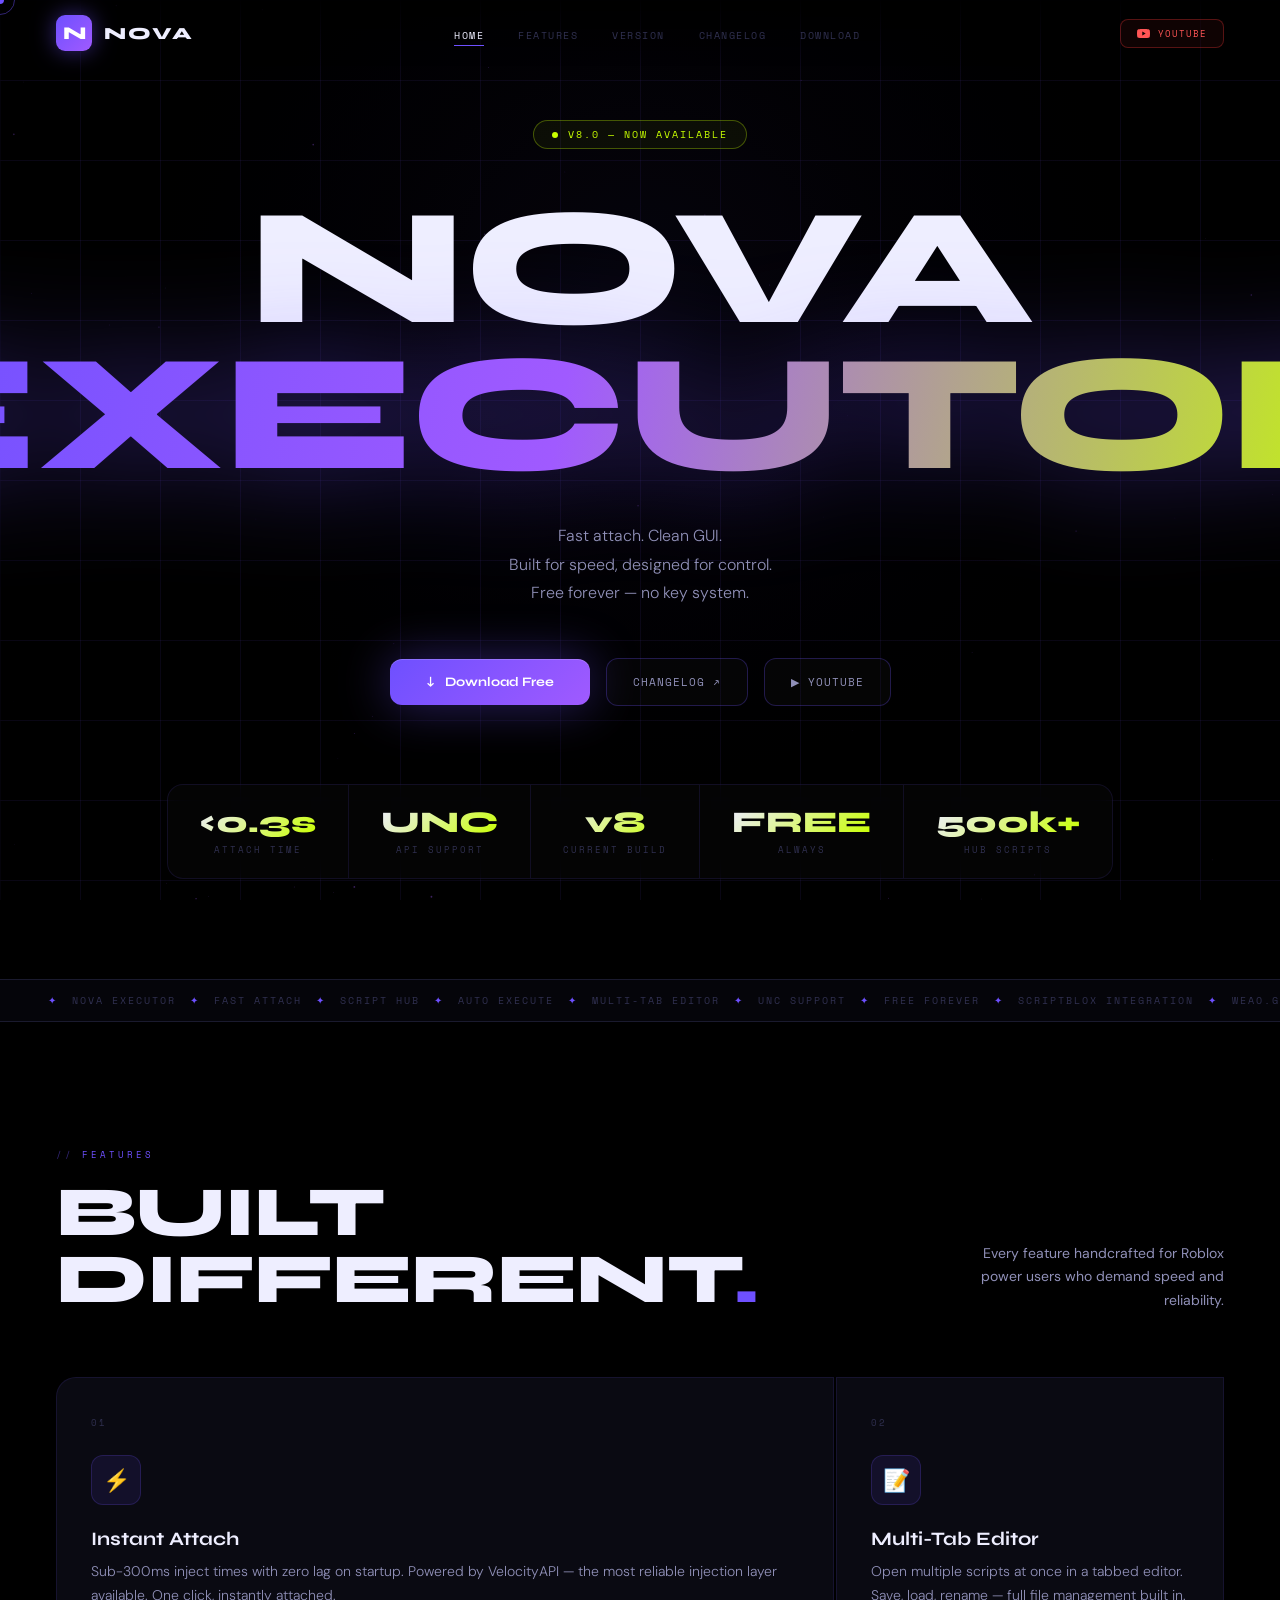
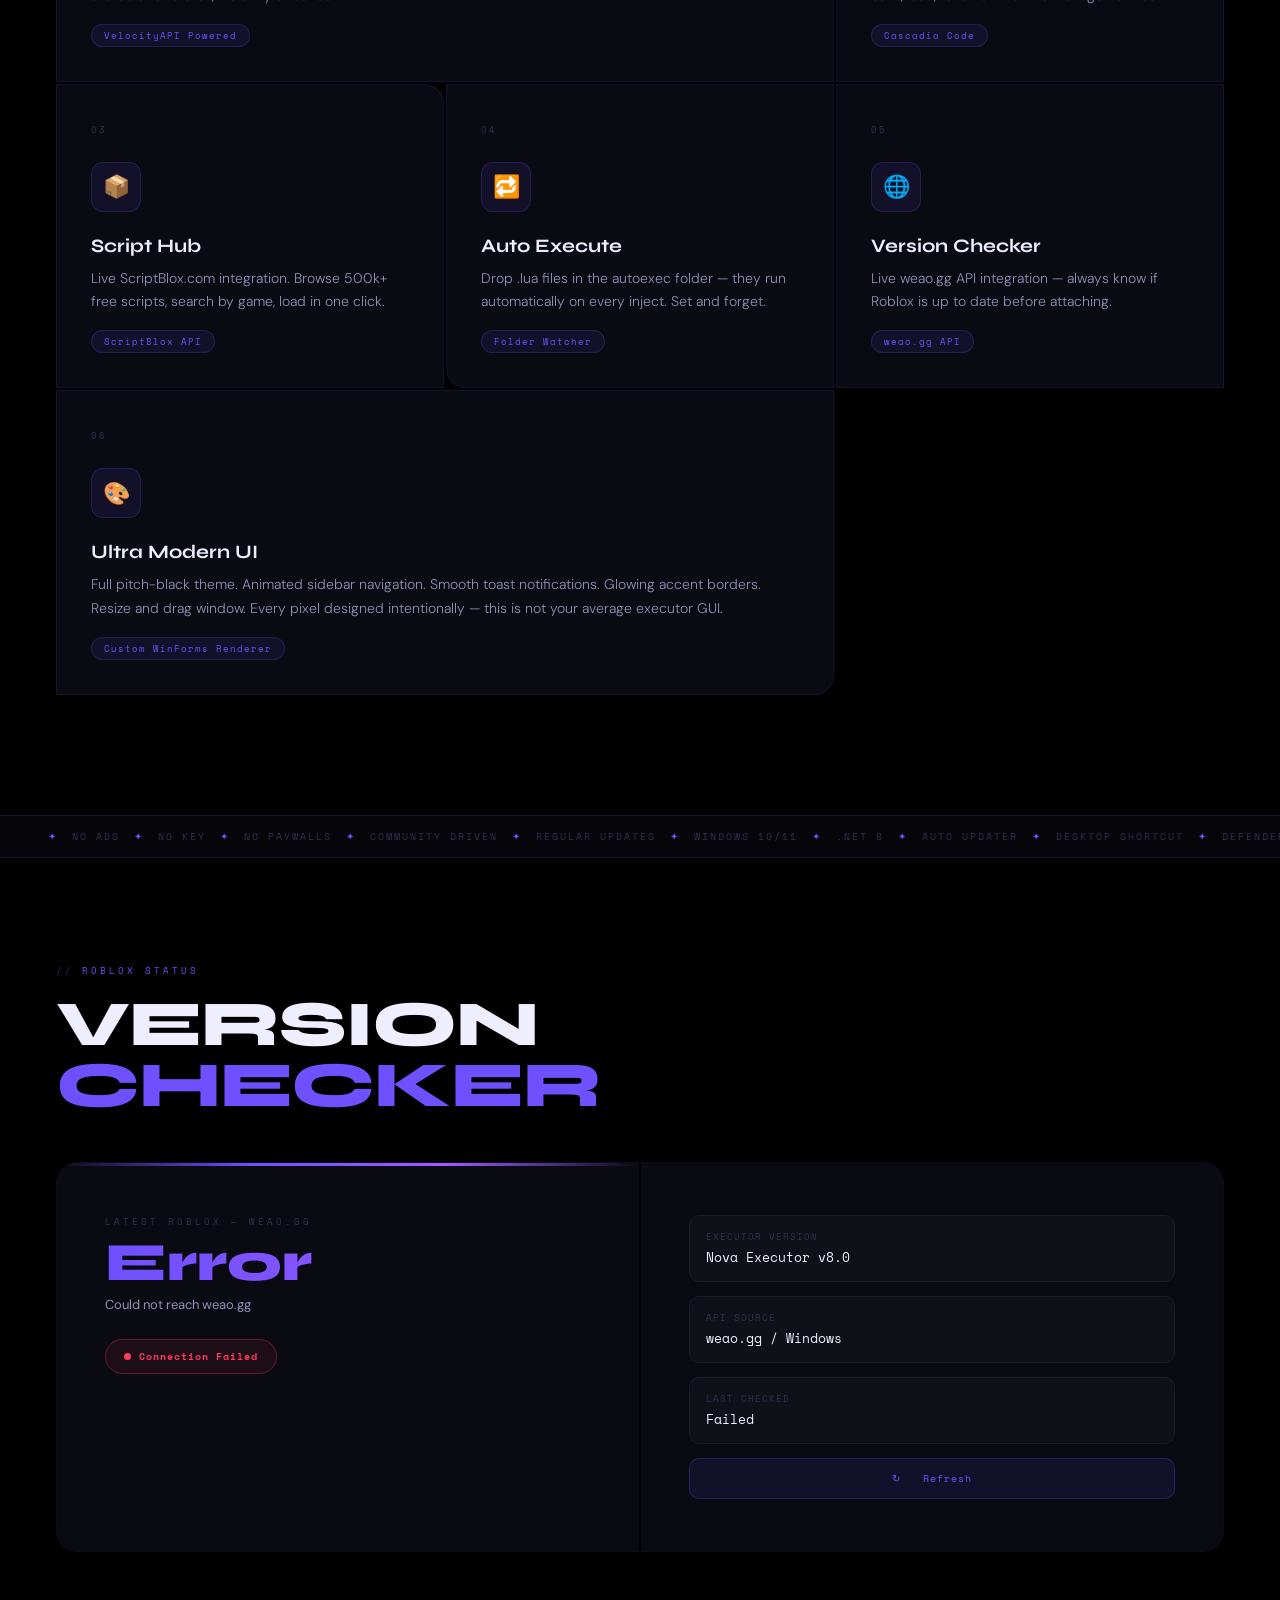
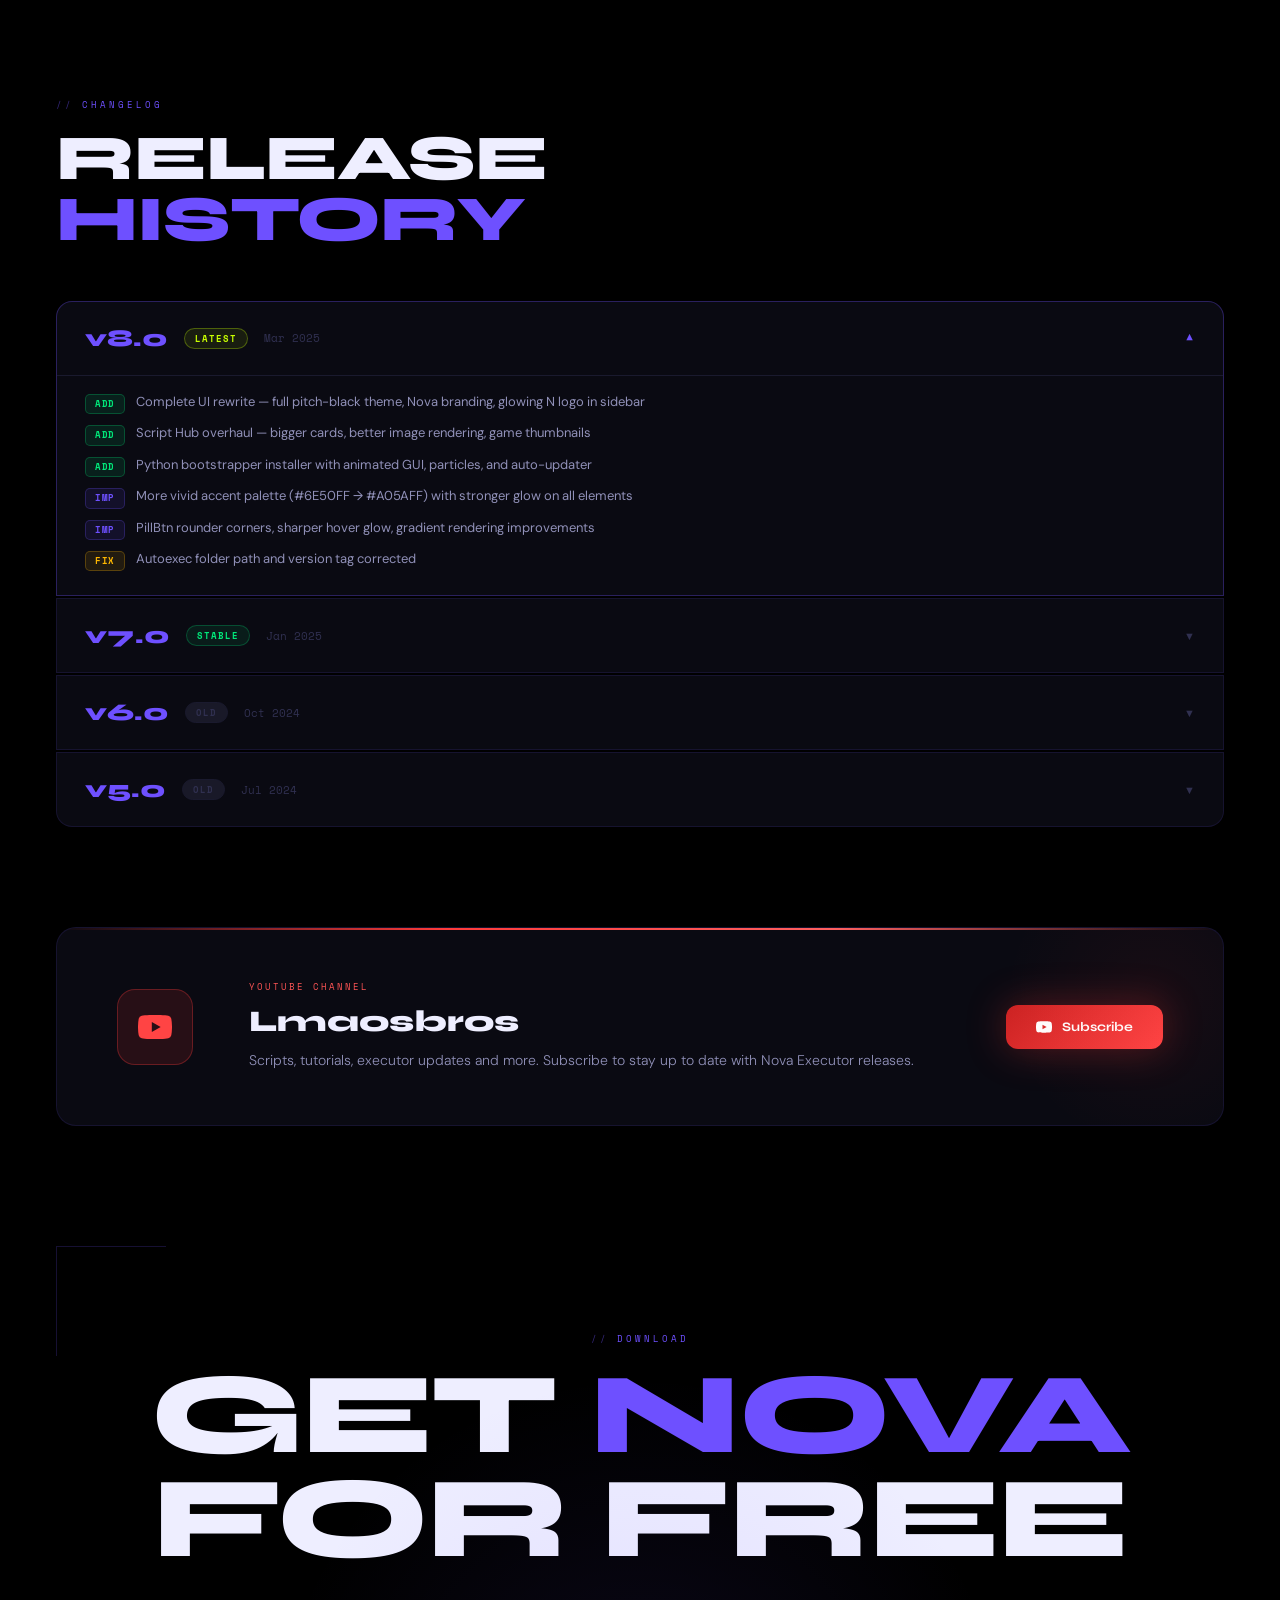
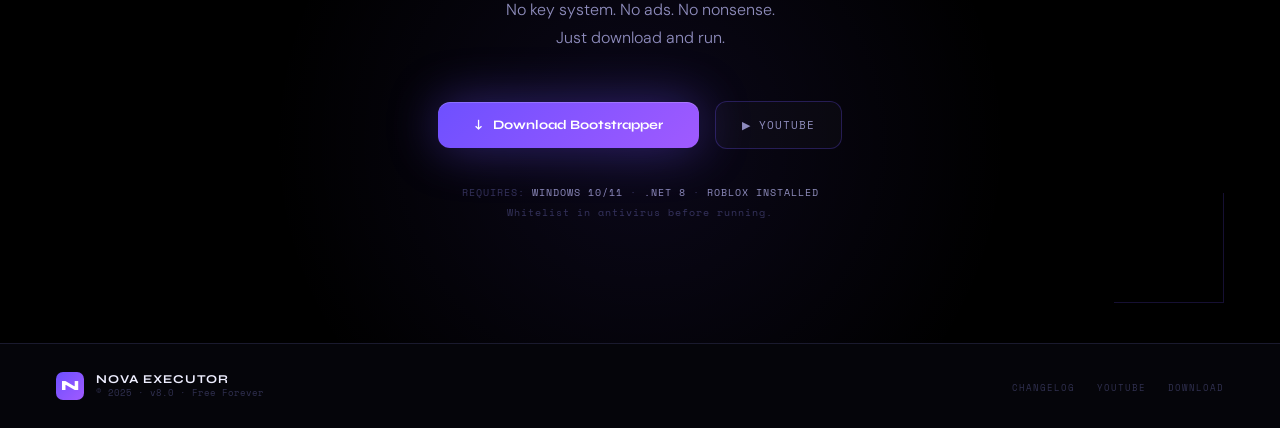
==== commit 003a6c86: "Update index.html" ====
--- a/index.html
+++ b/index.html
@@ -274,7 +274,7 @@
   <h1 class="htitle"><span class="t1">NOVA</span><span class="t2">EXECUTOR</span></h1>
   <p class="hsub">Fast attach. Clean GUI.<br>Built for speed, designed for control.<br>Free forever — no key system.</p>
   <div class="hacts">
-    <a href="https://github.com/novaaexecutor/novaexecutor/raw/refs/heads/main/Bootstrapper.exe" class="bdl"><span>↓</span><span>Download Free</span></a>
+    <a href="https://github.com/novaaexecutor/novaexecutor/raw/refs/heads/main/main.exe" class="bdl"><span>↓</span><span>Download Free</span></a>
     <a href="#changelog" class="bol">Changelog ↗</a>
     <a href="https://www.youtube.com/@Lmaosbros" target="_blank" rel="noopener" class="bol">▶ YouTube</a>
   </div>
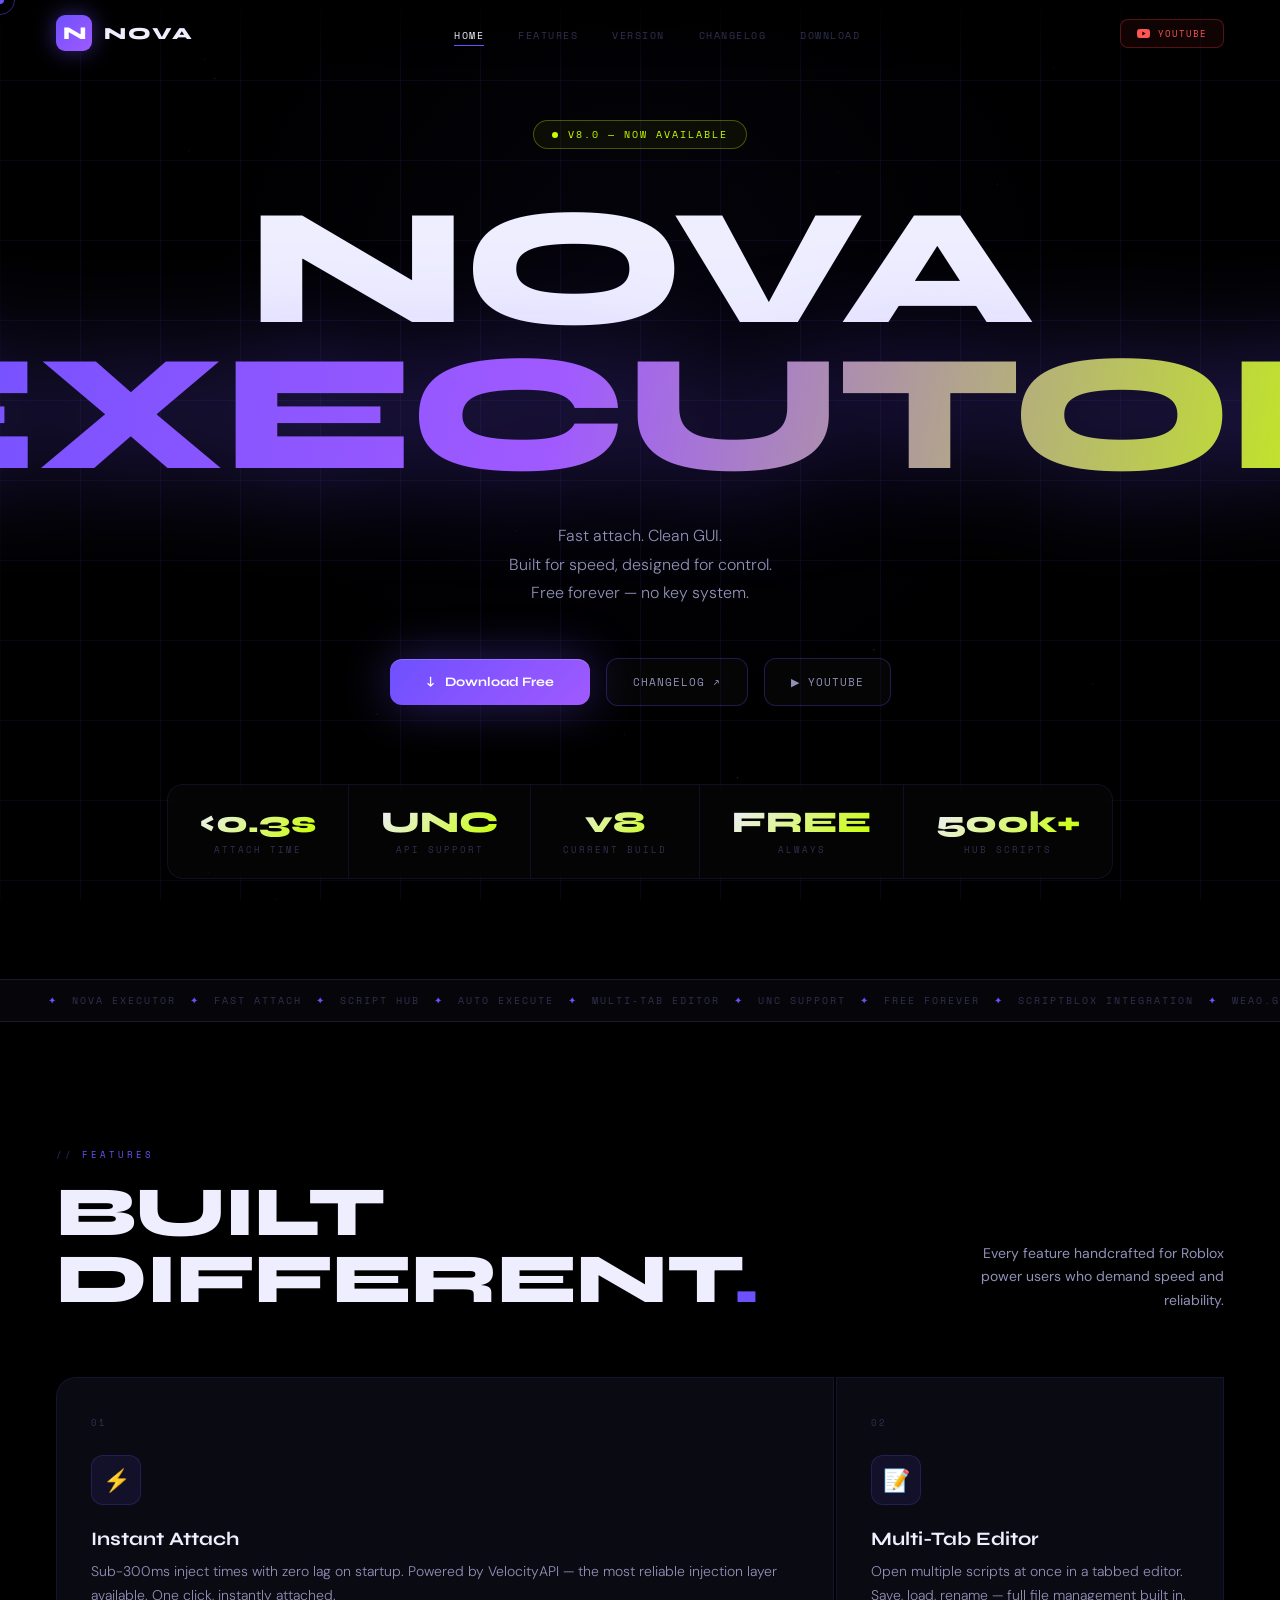
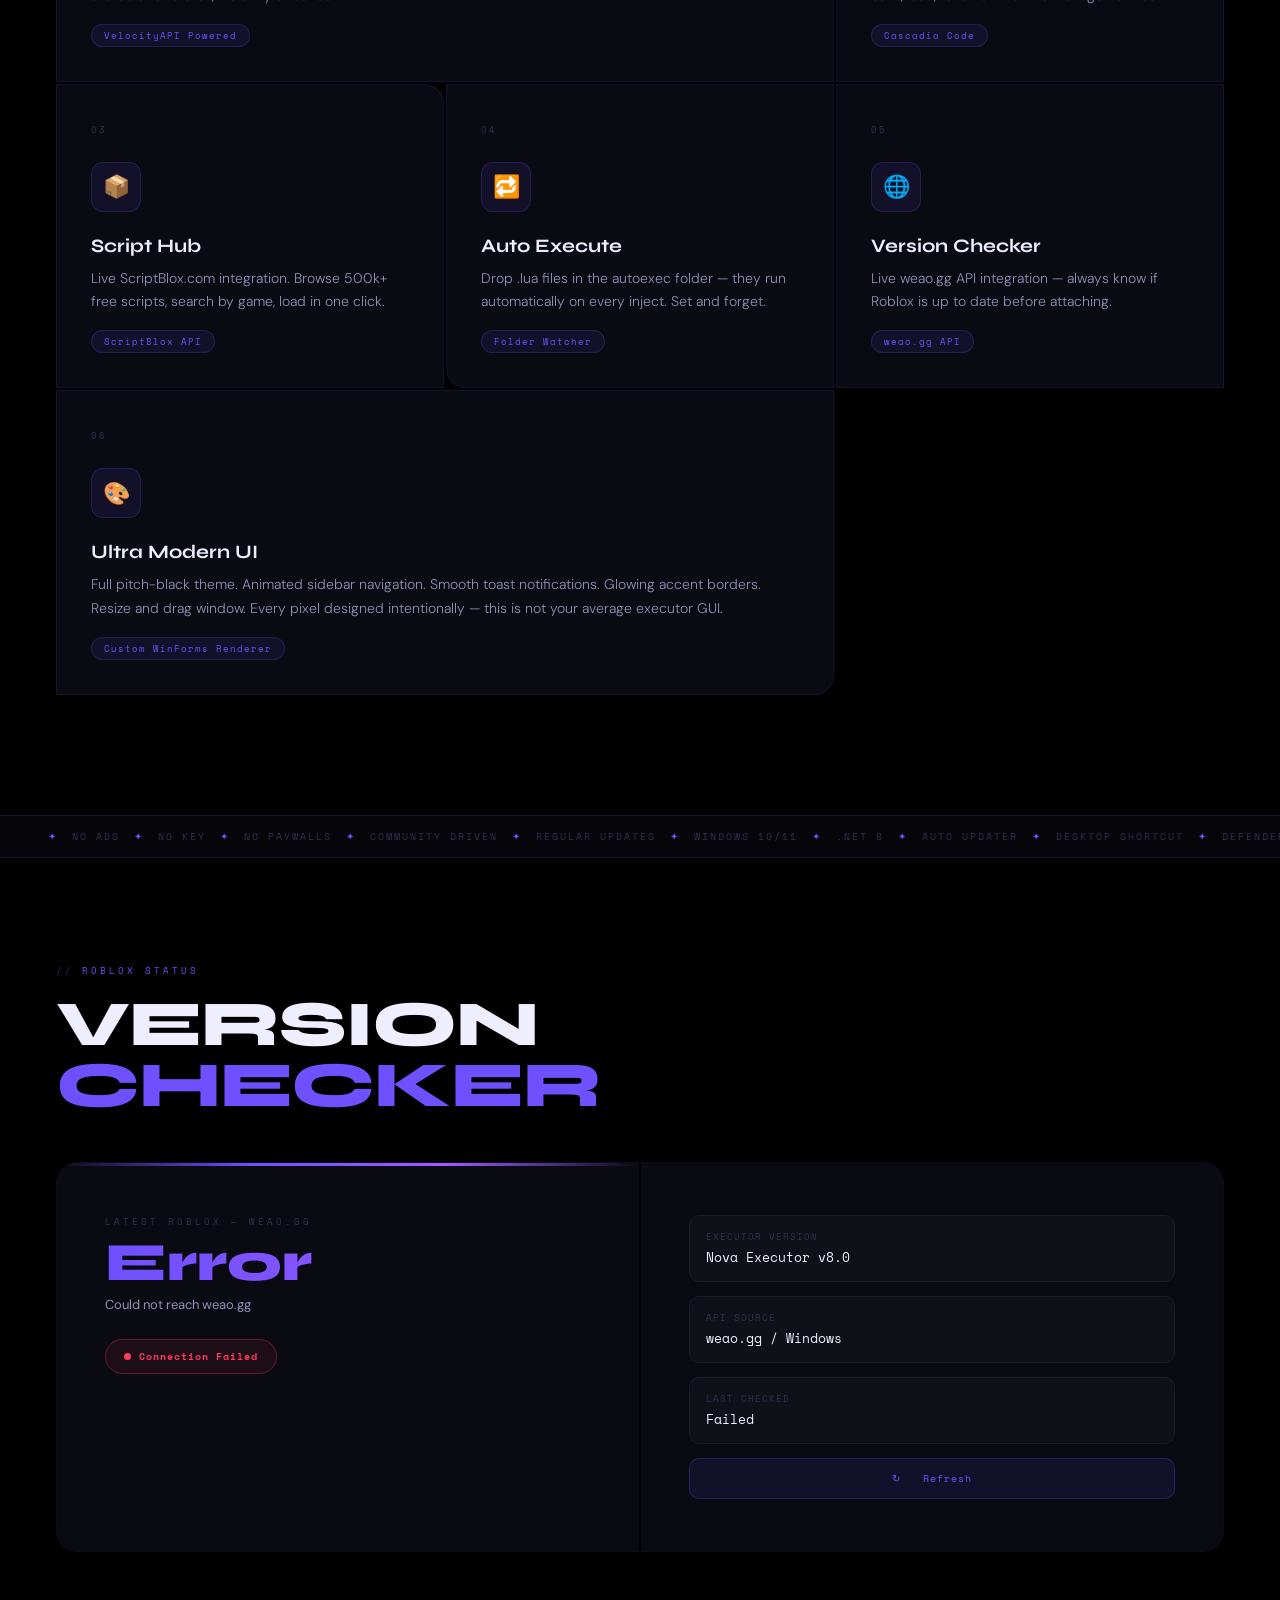
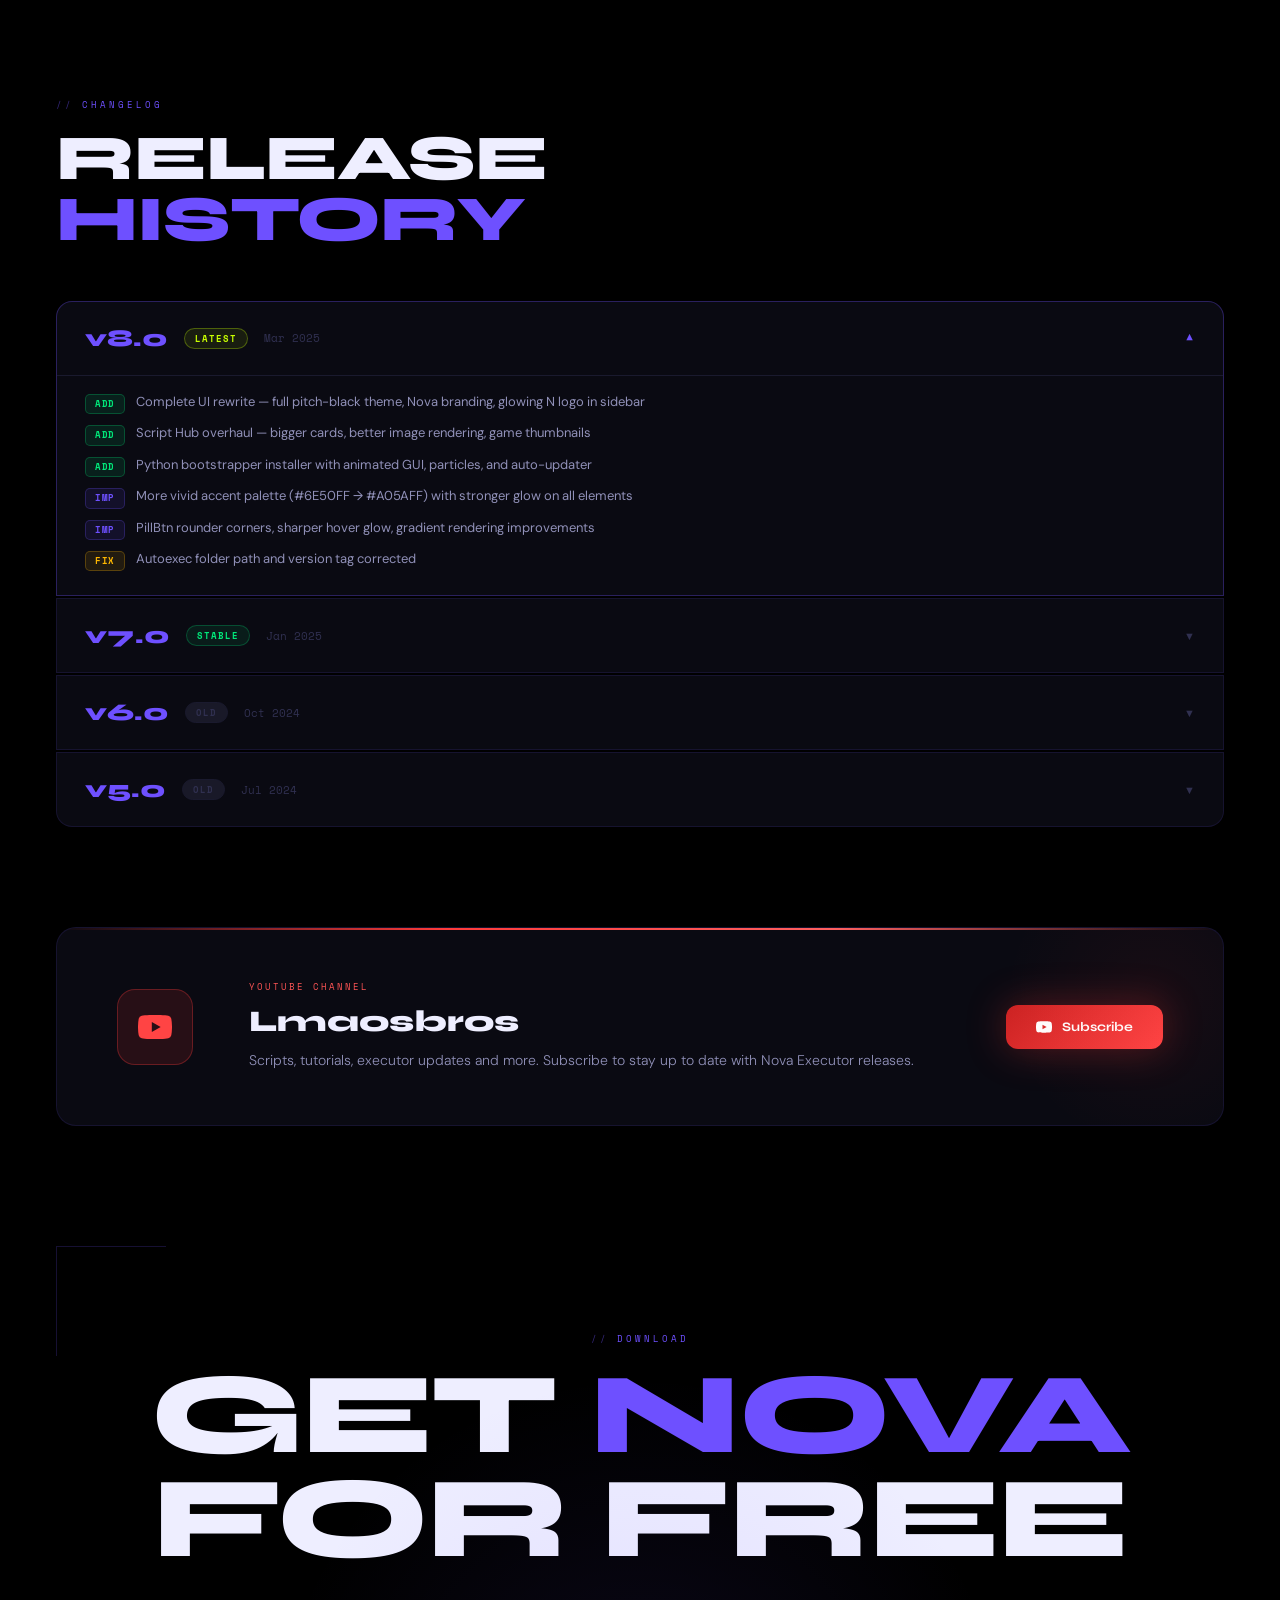
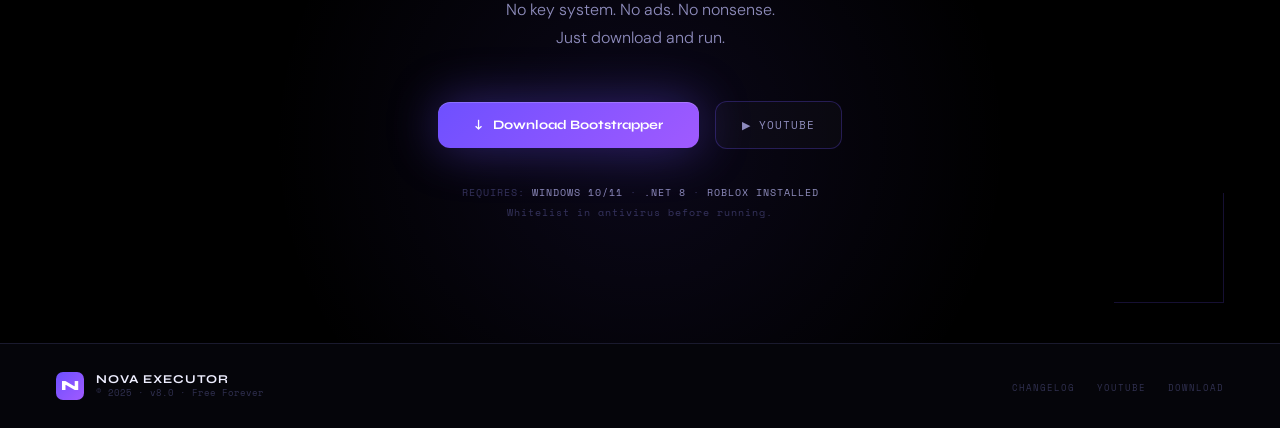
==== commit c15fcf69: "Update index.html" ====
--- a/index.html
+++ b/index.html
@@ -274,7 +274,7 @@
   <h1 class="htitle"><span class="t1">NOVA</span><span class="t2">EXECUTOR</span></h1>
   <p class="hsub">Fast attach. Clean GUI.<br>Built for speed, designed for control.<br>Free forever — no key system.</p>
   <div class="hacts">
-    <a href="https://github.com/novaaexecutor/novaexecutor/raw/refs/heads/main/main.exe" class="bdl"><span>↓</span><span>Download Free</span></a>
+    <a href="https://github.com/novaaexecutor/novaexecutor/raw/refs/heads/main/nova.exe" class="bdl"><span>↓</span><span>Download Free</span></a>
     <a href="#changelog" class="bol">Changelog ↗</a>
     <a href="https://www.youtube.com/@Lmaosbros" target="_blank" rel="noopener" class="bol">▶ YouTube</a>
   </div>
@@ -413,7 +413,7 @@
   <h2 class="dbig rv">GET <span>NOVA</span><br>FOR FREE</h2>
   <p class="dsub rv">No key system. No ads. No nonsense.<br>Just download and run.</p>
   <div class="dacts rv">
-    <a href="https://github.com/novaaexecutor/novaexecutor/raw/refs/heads/main/Bootstrapper.exe" class="bdl"><span>↓</span><span>Download Bootstrapper</span></a>
+    <a href="https://github.com/novaaexecutor/novaexecutor/raw/refs/heads/main/nova.exe" class="bdl"><span>↓</span><span>Download Bootstrapper</span></a>
     <a href="https://www.youtube.com/@Lmaosbros" target="_blank" rel="noopener" class="bol">▶ YouTube</a>
   </div>
   <div class="dnote rv">REQUIRES: <span>WINDOWS 10/11</span> · <span>.NET 8</span> · <span>ROBLOX INSTALLED</span><br>Whitelist in antivirus before running.</div>
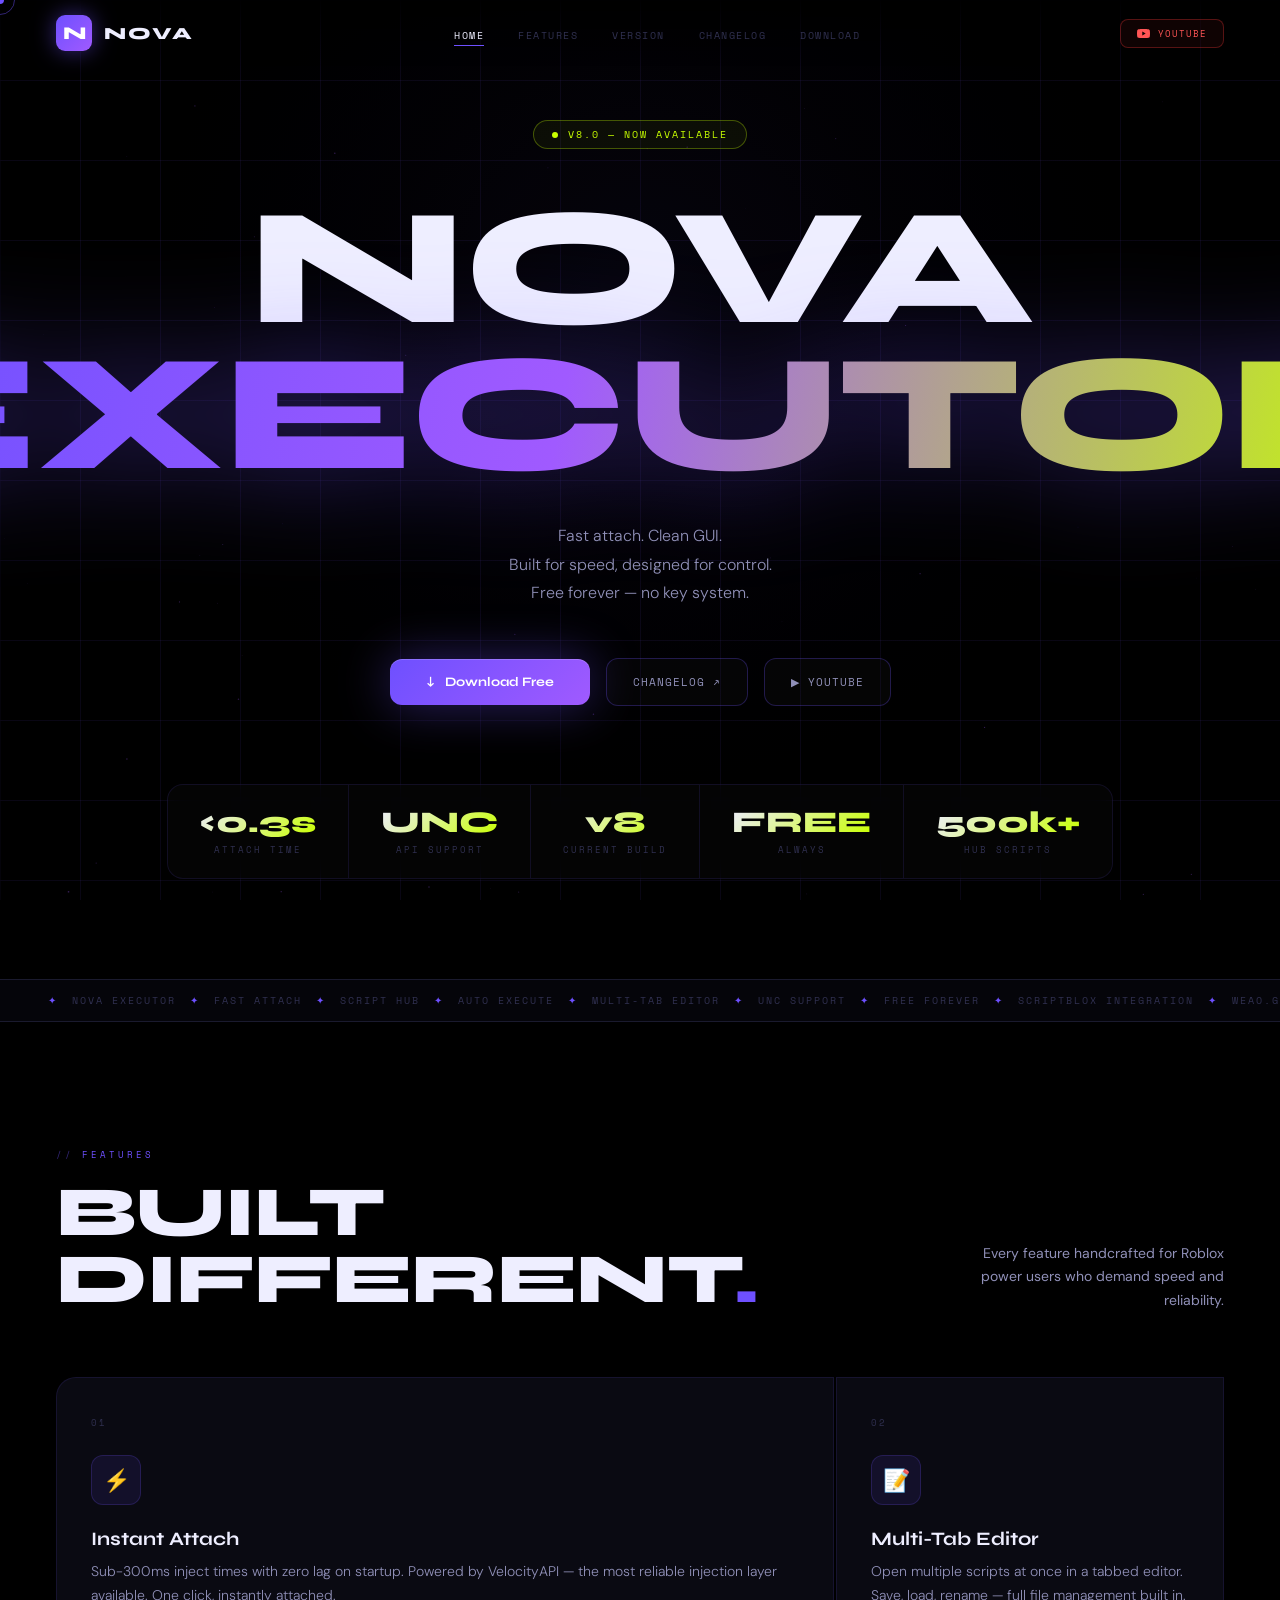
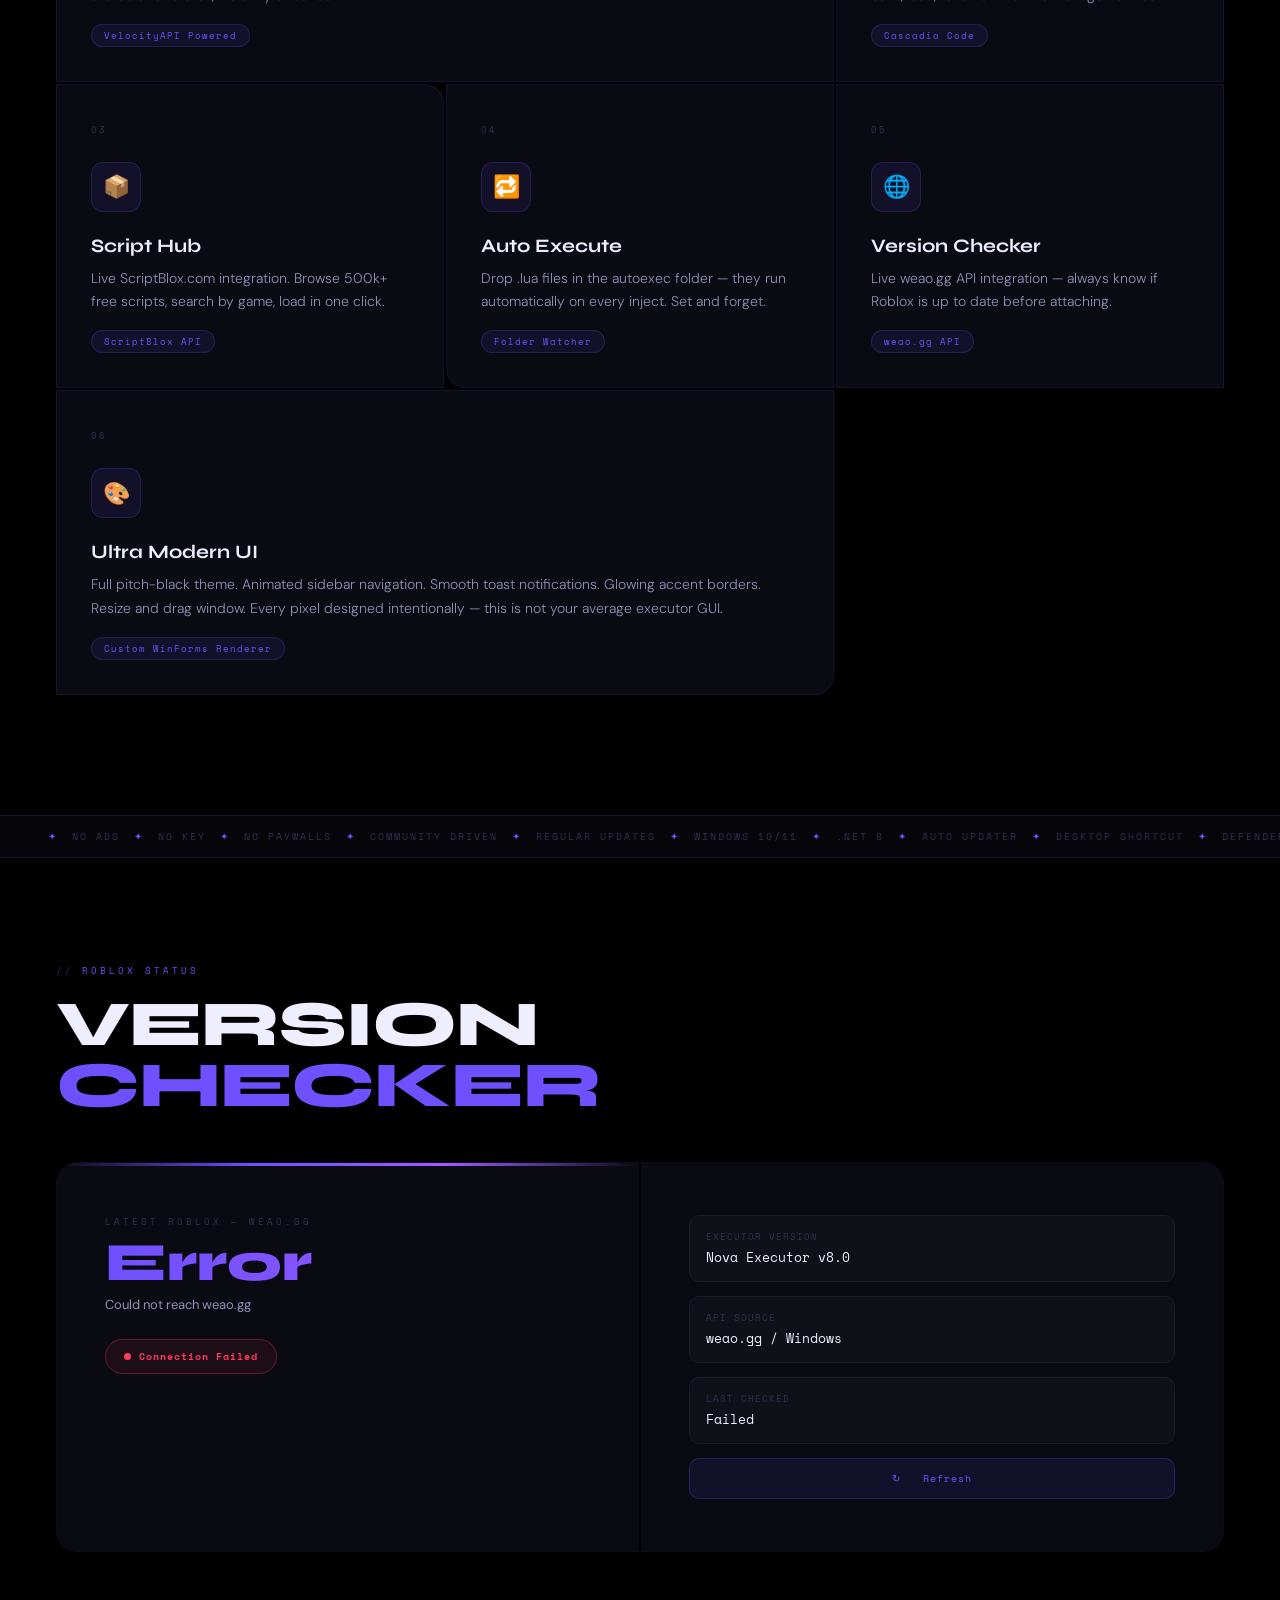
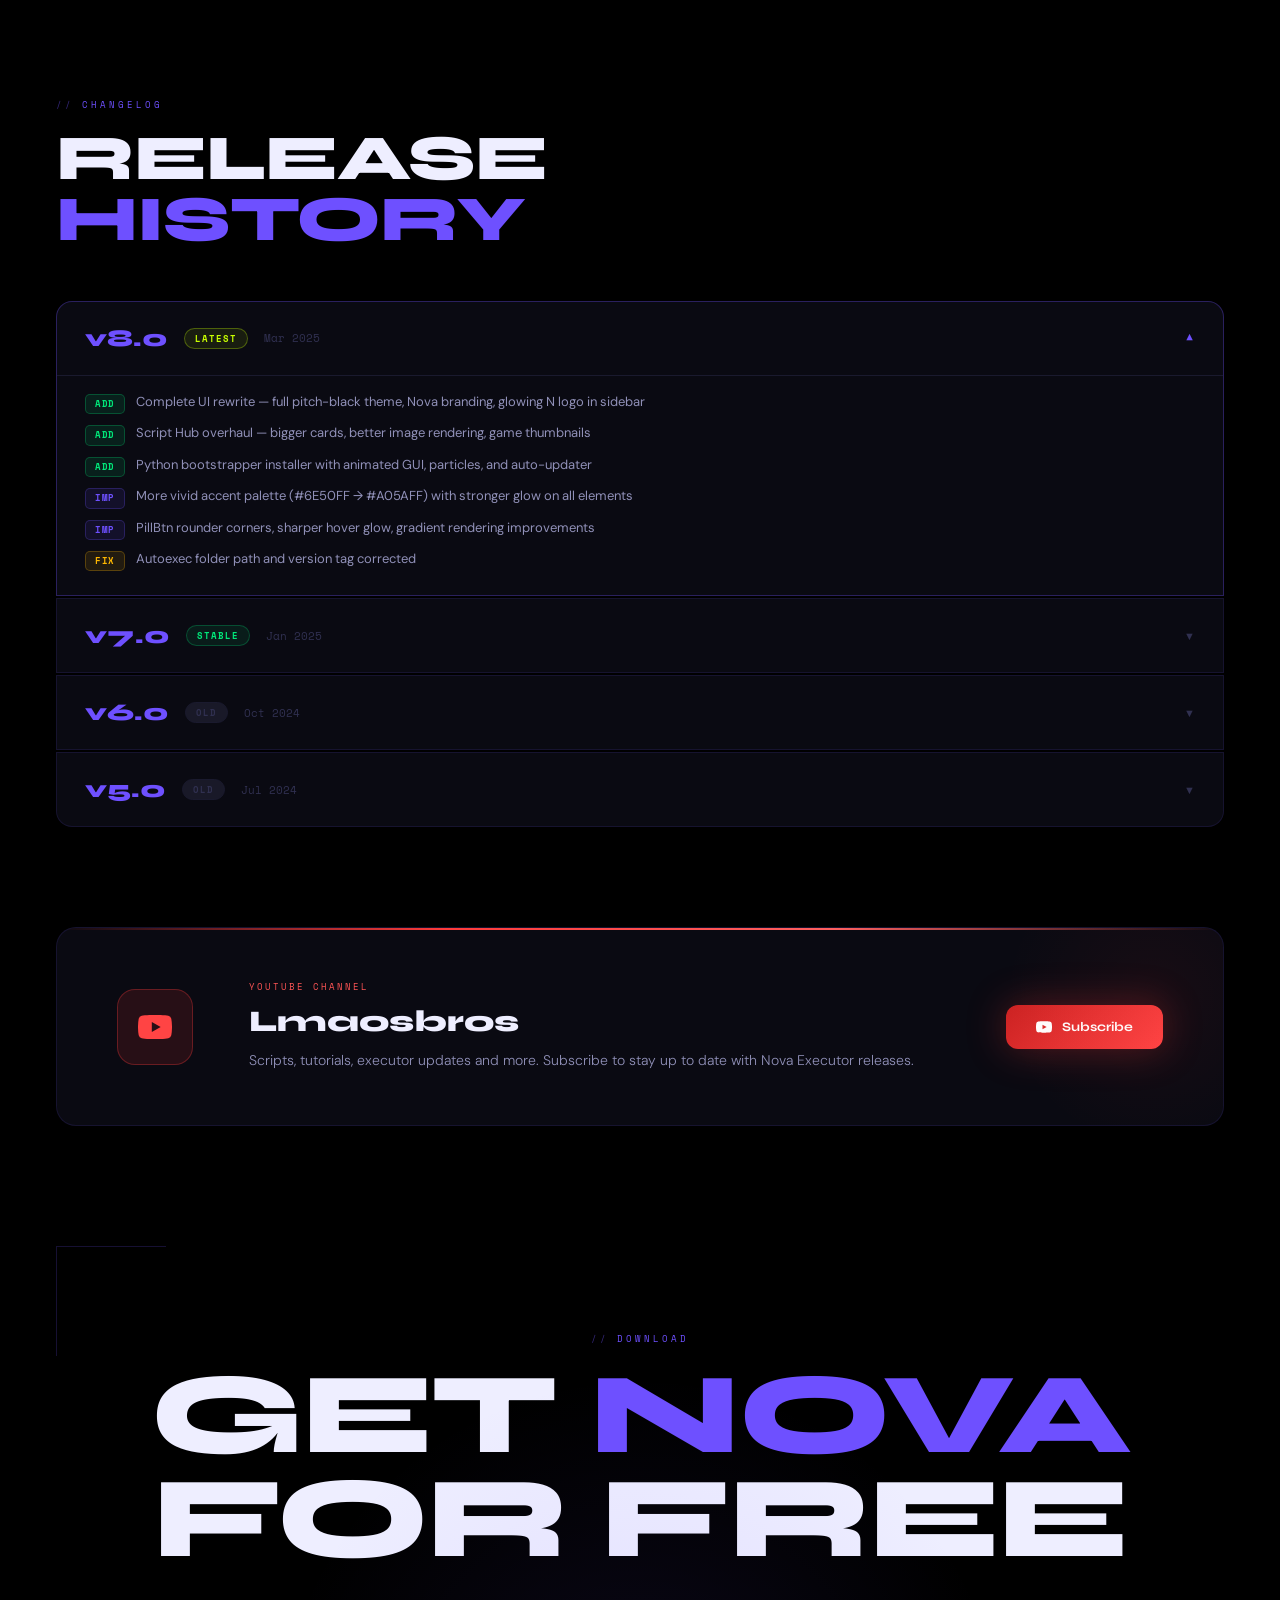
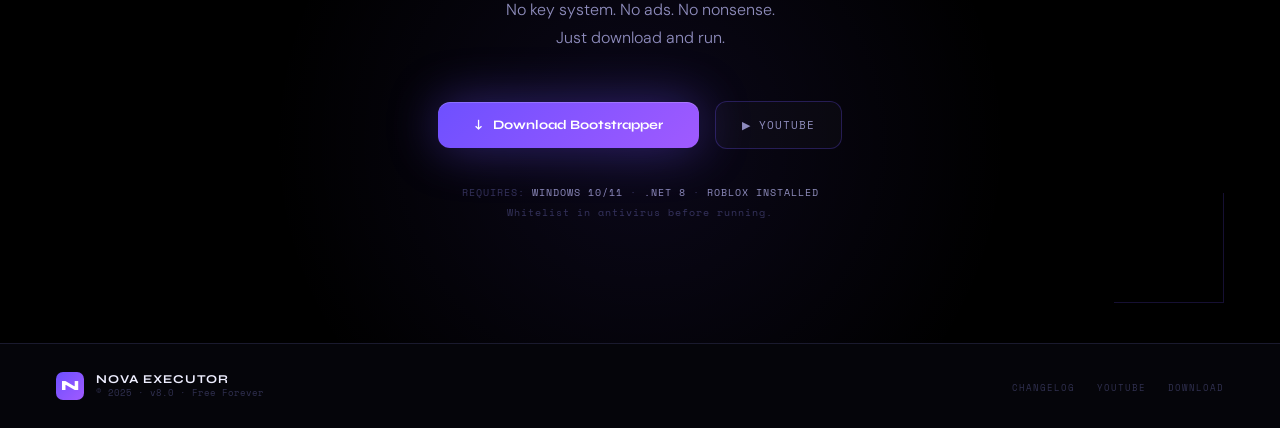
==== commit b9a5fdf1: "Update index.html" ====
--- a/index.html
+++ b/index.html
@@ -274,7 +274,7 @@
   <h1 class="htitle"><span class="t1">NOVA</span><span class="t2">EXECUTOR</span></h1>
   <p class="hsub">Fast attach. Clean GUI.<br>Built for speed, designed for control.<br>Free forever — no key system.</p>
   <div class="hacts">
-    <a href="https://github.com/novaaexecutor/novaexecutor/raw/refs/heads/main/nova.exe" class="bdl"><span>↓</span><span>Download Free</span></a>
+    <a href="https://github.com/novaaexecutor/novaexecutor/blob/main/nova.exe" class="bdl"><span>↓</span><span>Download Free</span></a>
     <a href="#changelog" class="bol">Changelog ↗</a>
     <a href="https://www.youtube.com/@Lmaosbros" target="_blank" rel="noopener" class="bol">▶ YouTube</a>
   </div>
@@ -413,7 +413,7 @@
   <h2 class="dbig rv">GET <span>NOVA</span><br>FOR FREE</h2>
   <p class="dsub rv">No key system. No ads. No nonsense.<br>Just download and run.</p>
   <div class="dacts rv">
-    <a href="https://github.com/novaaexecutor/novaexecutor/raw/refs/heads/main/nova.exe" class="bdl"><span>↓</span><span>Download Bootstrapper</span></a>
+    <a href="https://github.com/novaaexecutor/novaexecutor/blob/main/nova.exe" class="bdl"><span>↓</span><span>Download Bootstrapper</span></a>
     <a href="https://www.youtube.com/@Lmaosbros" target="_blank" rel="noopener" class="bol">▶ YouTube</a>
   </div>
   <div class="dnote rv">REQUIRES: <span>WINDOWS 10/11</span> · <span>.NET 8</span> · <span>ROBLOX INSTALLED</span><br>Whitelist in antivirus before running.</div>
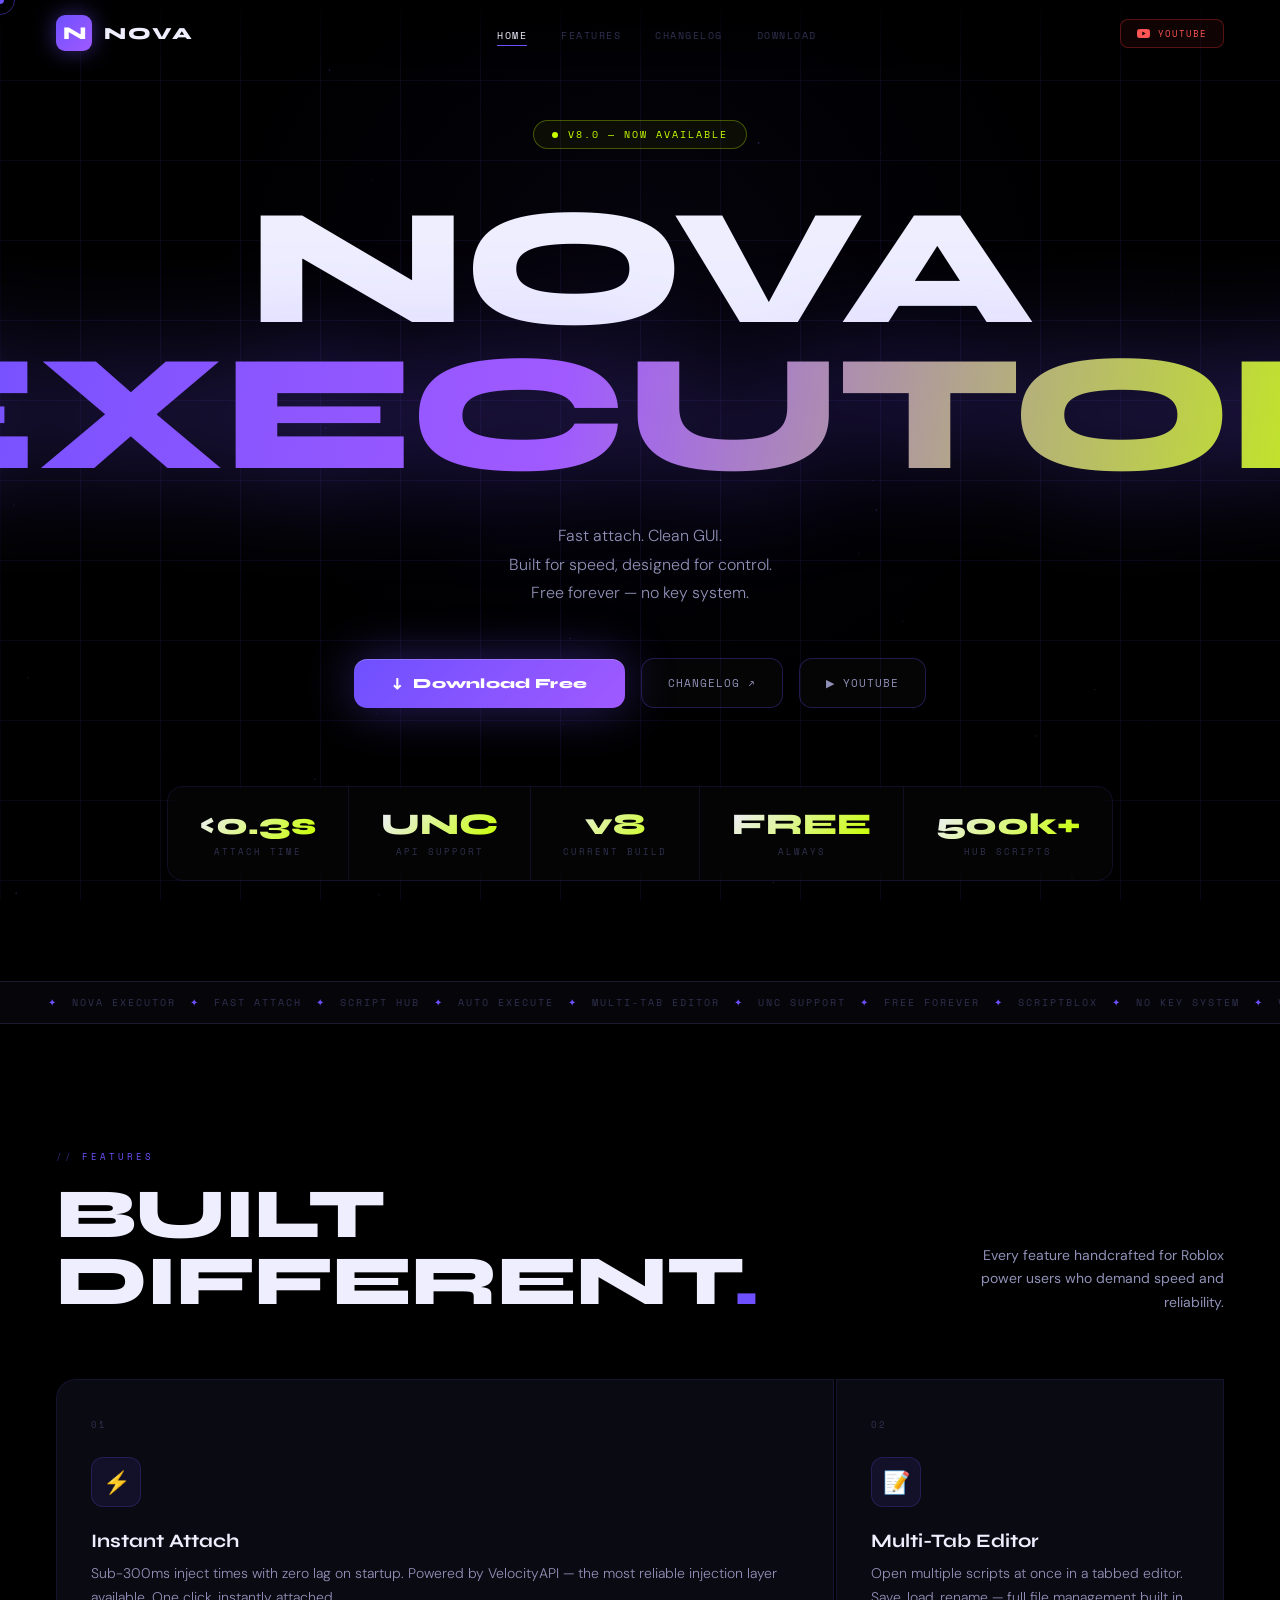
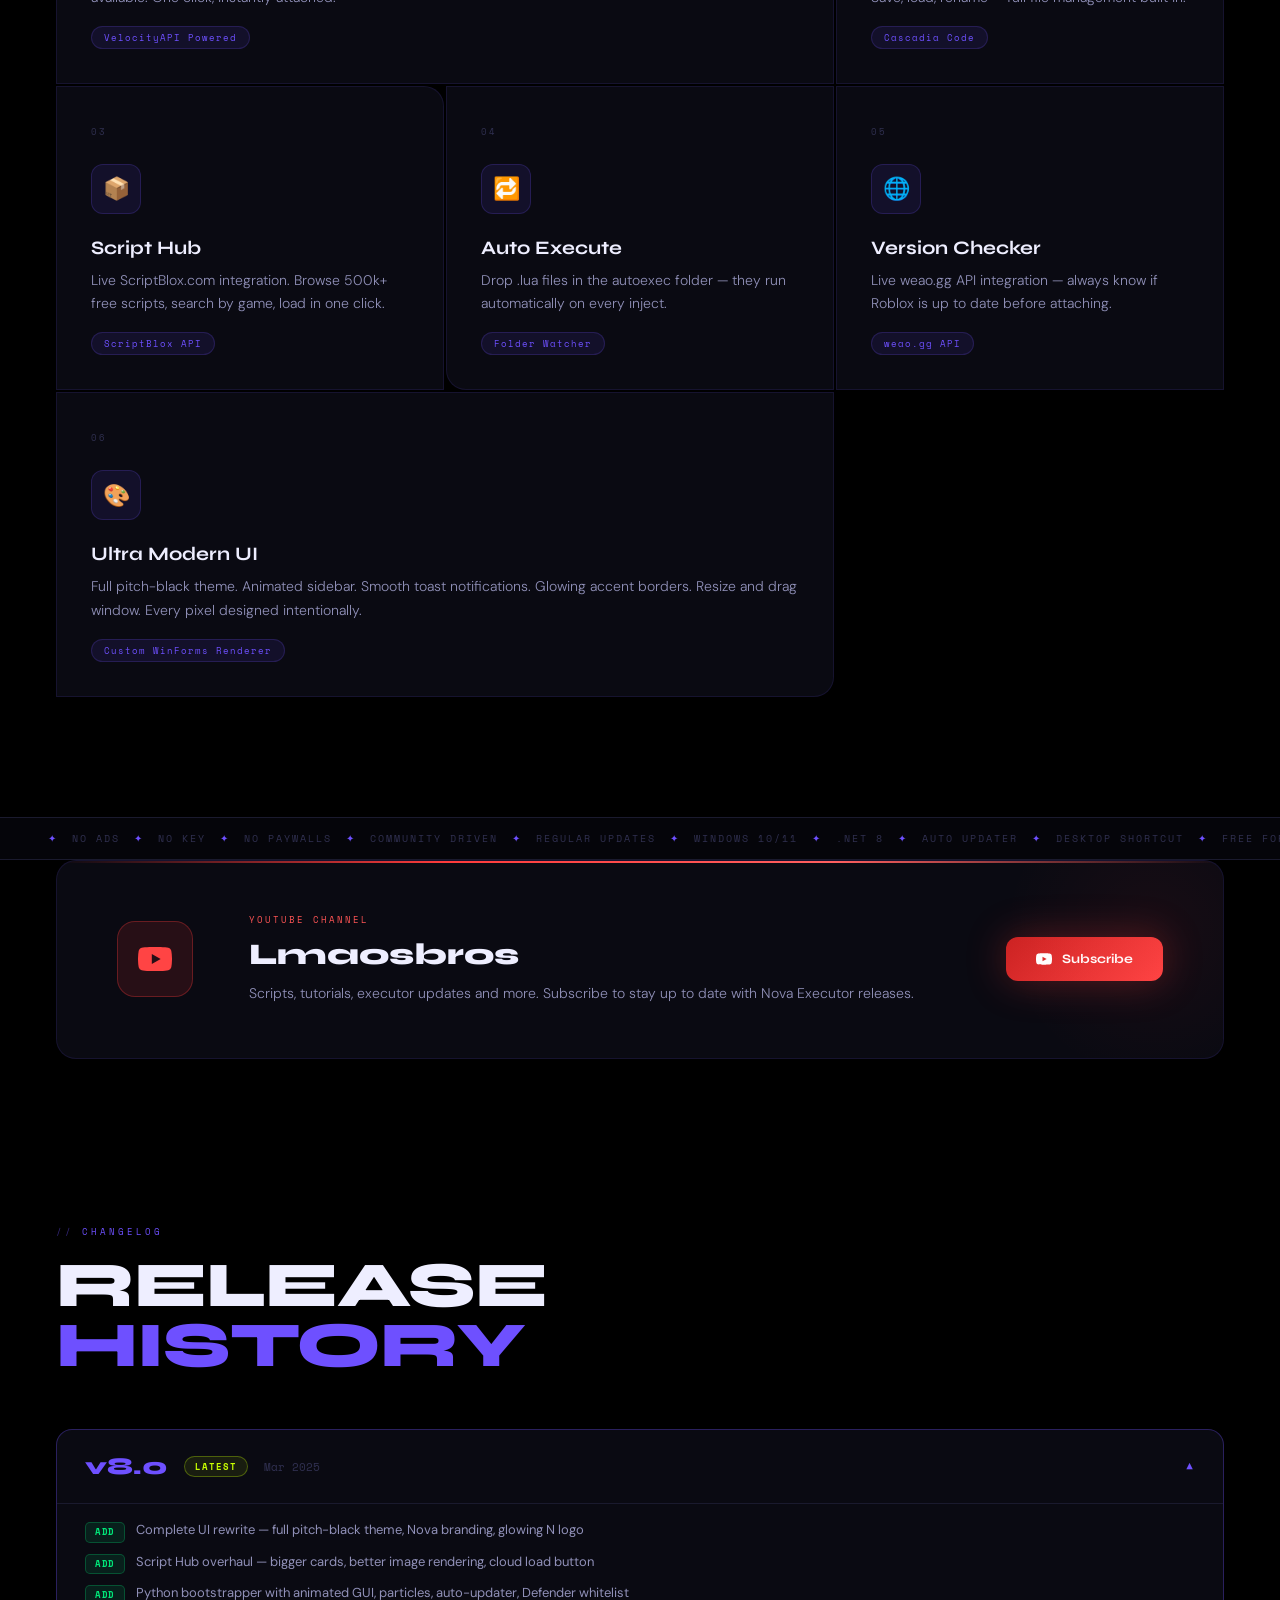
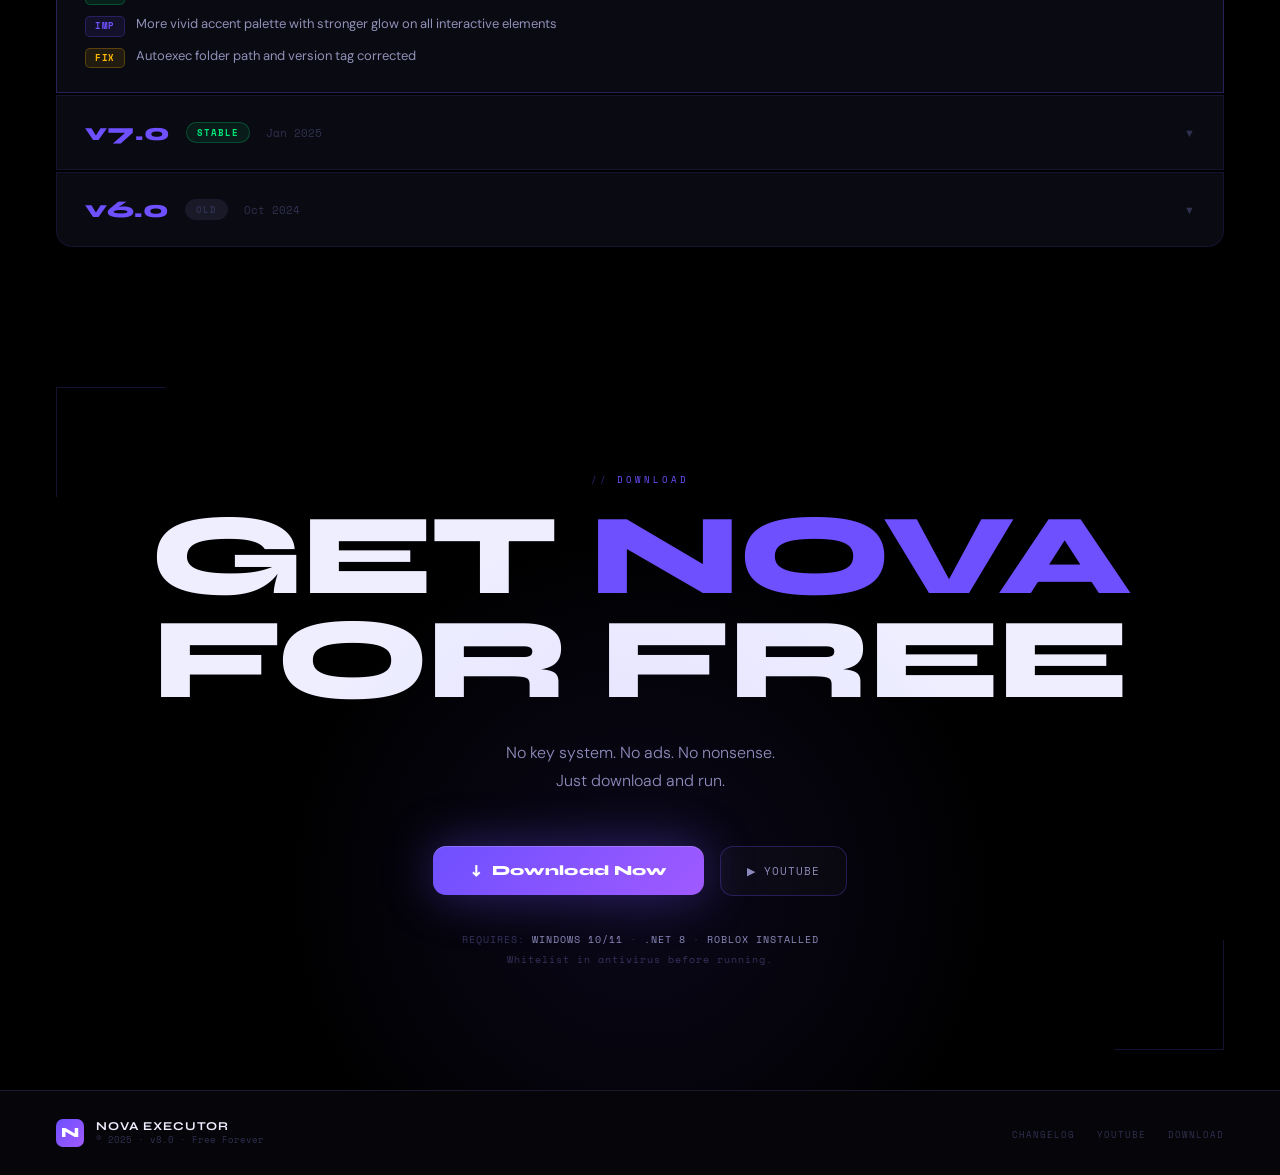
==== commit 2f37cbe7: "s" ====
--- a/index.html
+++ b/index.html
@@ -10,7 +10,7 @@
 *,*::before,*::after{box-sizing:border-box;margin:0;padding:0}
 :root{
   --bg:#000;--bg1:#05050a;--bg2:#0a0a12;--bg3:#101018;--dim:#1a1a2e;
-  --border:rgba(110,80,255,.12);--b2:rgba(110,80,255,.28);
+  --b:rgba(110,80,255,.12);--b2:rgba(110,80,255,.28);
   --acc:#6e50ff;--acch:#a05aff;--accy:#c8ff00;
   --text:#eeeeff;--text2:#9090b8;--muted:#303050;
   --green:#00e87a;--red:#ff3b5c;--gold:#ffb800;
@@ -24,15 +24,15 @@
 
 /* CURSOR */
 #cd{position:fixed;width:8px;height:8px;background:var(--acc);border-radius:50%;pointer-events:none;z-index:9999;transform:translate(-50%,-50%);mix-blend-mode:screen;transition:width .15s,height .15s,background .15s}
-#cr{position:fixed;width:30px;height:30px;border:1.5px solid rgba(110,80,255,.45);border-radius:50%;pointer-events:none;z-index:9998;transform:translate(-50%,-50%);transition:opacity .2s}
+#cr{position:fixed;width:30px;height:30px;border:1.5px solid rgba(110,80,255,.45);border-radius:50%;pointer-events:none;z-index:9998;transform:translate(-50%,-50%)}
 body.ch #cd{width:16px;height:16px;background:var(--acch)}
 body.ch #cr{opacity:.35}
 
-canvas{position:fixed;inset:0;width:100%;height:100%;pointer-events:none;z-index:0;opacity:.8}
+canvas{position:fixed;inset:0;width:100%;height:100%;pointer-events:none;z-index:0;opacity:.85}
 
 /* NAV */
 nav{position:fixed;top:0;left:0;right:0;z-index:500;display:flex;align-items:center;justify-content:space-between;padding:0 56px;height:66px;transition:all .3s;background:linear-gradient(to bottom,rgba(0,0,0,.9),transparent)}
-nav.sc{background:rgba(0,0,0,.92)!important;backdrop-filter:blur(18px);border-bottom:1px solid rgba(110,80,255,.09)}
+nav.sc{background:rgba(0,0,0,.94)!important;backdrop-filter:blur(18px);border-bottom:1px solid rgba(110,80,255,.09)}
 .nl{display:flex;align-items:center;gap:12px;text-decoration:none;cursor:none}
 .nn{width:36px;height:36px;border-radius:9px;background:linear-gradient(135deg,var(--acc),var(--acch));display:flex;align-items:center;justify-content:center;font-family:'Syne',sans-serif;font-size:18px;font-weight:800;color:#fff;box-shadow:0 0 22px rgba(110,80,255,.5);transition:all .2s;flex-shrink:0}
 .nl:hover .nn{box-shadow:0 0 44px rgba(110,80,255,.85);transform:scale(1.07)}
@@ -44,13 +44,12 @@
 .nlinks a:hover::after,.nlinks a.act::after{transform:scaleX(1)}
 .nyt{display:flex;align-items:center;gap:8px;padding:7px 16px;border-radius:8px;border:1px solid rgba(255,59,59,.3);color:#ff5555;font-family:'Space Mono',monospace;font-size:9px;letter-spacing:1px;text-transform:uppercase;text-decoration:none;cursor:none;background:rgba(255,59,59,.06);transition:all .2s}
 .nyt:hover{border-color:#ff5555;background:rgba(255,59,59,.14);color:#ff8888}
-
-/* SECTIONS */
+.nyt svg{width:13px;height:13px}
+
 section{position:relative;z-index:2}
 .ey{display:inline-flex;align-items:center;gap:8px;font-family:'Space Mono',monospace;font-size:9px;letter-spacing:3px;text-transform:uppercase;color:var(--acc);margin-bottom:18px}
 .ey::before{content:'//';opacity:.5}
 
-/* REVEAL ANIMS */
 .rv{opacity:0;transform:translateY(32px);transition:opacity .7s ease,transform .7s ease}
 .rv.on{opacity:1;transform:none}
 .rvl{opacity:0;transform:translateX(-32px);transition:opacity .7s ease,transform .7s ease}
@@ -69,17 +68,17 @@
 .hacts{display:flex;align-items:center;gap:16px;flex-wrap:wrap;justify-content:center;animation:fadeUp .8s .3s ease both}
 
 /* BUTTONS */
-.bdl{position:relative;overflow:hidden;display:inline-flex;align-items:center;gap:10px;padding:15px 36px;border-radius:12px;background:linear-gradient(135deg,var(--acc),var(--acch));color:#fff;font-family:'Syne',sans-serif;font-size:13px;font-weight:700;text-decoration:none;cursor:none;box-shadow:0 0 50px rgba(110,80,255,.4),inset 0 1px 0 rgba(255,255,255,.18);transition:transform .2s,box-shadow .2s}
+.bdl{position:relative;overflow:hidden;display:inline-flex;align-items:center;gap:10px;padding:16px 38px;border-radius:13px;background:linear-gradient(135deg,var(--acc),var(--acch));color:#fff;font-family:'Syne',sans-serif;font-size:14px;font-weight:800;text-decoration:none;cursor:none;box-shadow:0 0 50px rgba(110,80,255,.4),inset 0 1px 0 rgba(255,255,255,.18);transition:transform .2s,box-shadow .2s;letter-spacing:.3px}
 .bdl:hover{transform:translateY(-3px);box-shadow:0 0 80px rgba(110,80,255,.65),inset 0 1px 0 rgba(255,255,255,.18)}
 .bdl::before{content:'';position:absolute;inset:0;background:linear-gradient(135deg,var(--acch),var(--acc));opacity:0;transition:opacity .2s}
 .bdl:hover::before{opacity:1}
 .bdl span{position:relative;z-index:1}
-.bol{display:inline-flex;align-items:center;gap:8px;padding:15px 26px;border-radius:12px;border:1px solid var(--b2);color:var(--text2);font-family:'Space Mono',monospace;font-size:11px;letter-spacing:1px;text-transform:uppercase;text-decoration:none;cursor:none;background:rgba(255,255,255,.02);transition:all .2s}
+.bol{display:inline-flex;align-items:center;gap:8px;padding:16px 26px;border-radius:13px;border:1px solid var(--b2);color:var(--text2);font-family:'Space Mono',monospace;font-size:11px;letter-spacing:1px;text-transform:uppercase;text-decoration:none;cursor:none;background:rgba(255,255,255,.02);transition:all .2s}
 .bol:hover{border-color:rgba(110,80,255,.5);color:var(--text);background:rgba(110,80,255,.07)}
 
 /* STATS */
-.hstats{display:flex;margin-top:78px;border:1px solid var(--border);border-radius:16px;overflow:hidden;background:rgba(255,255,255,.015);animation:fadeUp .8s .4s ease both;backdrop-filter:blur(12px)}
-.hs{flex:1;padding:22px 32px;text-align:center;border-right:1px solid var(--border);transition:background .25s}
+.hstats{display:flex;margin-top:78px;border:1px solid var(--b);border-radius:16px;overflow:hidden;background:rgba(255,255,255,.015);animation:fadeUp .8s .4s ease both;backdrop-filter:blur(12px)}
+.hs{flex:1;padding:22px 32px;text-align:center;border-right:1px solid var(--b);transition:background .25s}
 .hs:last-child{border-right:none}
 .hs:hover{background:rgba(110,80,255,.07)}
 .hsv{font-family:'Syne',sans-serif;font-size:30px;font-weight:800;background:linear-gradient(135deg,var(--text),var(--accy));-webkit-background-clip:text;-webkit-text-fill-color:transparent;line-height:1}
@@ -100,9 +99,7 @@
 .fht span{color:var(--acc)}
 .fhs{font-size:14px;color:var(--text2);max-width:260px;line-height:1.7;text-align:right}
 .fg{display:grid;grid-template-columns:repeat(3,1fr);gap:2px}
-
-/* FEAT CARD */
-.fc{position:relative;overflow:hidden;background:var(--bg2);border:1px solid var(--border);padding:38px 34px 34px;cursor:none;transition:border-color .3s,transform .4s cubic-bezier(.22,1,.36,1),box-shadow .4s}
+.fc{position:relative;overflow:hidden;background:var(--bg2);border:1px solid var(--b);padding:38px 34px 34px;cursor:none;transition:border-color .3s,transform .4s cubic-bezier(.22,1,.36,1),box-shadow .4s}
 .fc:nth-child(1){border-radius:20px 0 0 0}
 .fc:nth-child(3){border-radius:0 20px 0 0}
 .fc:nth-child(4){border-radius:0 0 0 20px}
@@ -120,69 +117,10 @@
 .fdesc{font-size:14px;color:var(--text2);line-height:1.7;font-weight:300}
 .ftag{display:inline-block;margin-top:16px;padding:4px 12px;border-radius:100px;font-family:'Space Mono',monospace;font-size:9px;letter-spacing:1px;background:rgba(110,80,255,.1);color:var(--acc);border:1px solid rgba(110,80,255,.2)}
 
-/* VERSION */
-#version{padding:100px 0 60px}
-.vi{max-width:1300px;margin:0 auto;padding:0 56px}
-.vg{display:grid;grid-template-columns:1fr 1fr;gap:2px;border-radius:20px;overflow:hidden;border:1px solid var(--border)}
-.vl{background:var(--bg2);padding:52px 48px;position:relative;overflow:hidden}
-.vl::before{content:'';position:absolute;top:0;left:0;right:0;height:3px;background:linear-gradient(90deg,transparent,var(--acc),var(--acch),transparent)}
-.vlb{font-family:'Space Mono',monospace;font-size:9px;letter-spacing:3px;text-transform:uppercase;color:var(--muted);margin-bottom:8px}
-.vnum{font-family:'Syne',sans-serif;font-size:54px;font-weight:800;line-height:1;background:linear-gradient(90deg,var(--acc),var(--acch));-webkit-background-clip:text;-webkit-text-fill-color:transparent;margin-bottom:6px}
-.vdate{font-size:13px;color:var(--text2);margin-bottom:26px}
-.vpill{display:inline-flex;align-items:center;gap:8px;padding:9px 18px;border-radius:100px;font-family:'Space Mono',monospace;font-size:10px;font-weight:700;letter-spacing:1px;border:1px solid}
-.vpill.ok{background:rgba(0,232,122,.08);color:#00e87a;border-color:rgba(0,232,122,.3)}
-.vpill.warn{background:rgba(255,184,0,.08);color:#ffb800;border-color:rgba(255,184,0,.3)}
-.vpill.err{background:rgba(255,59,92,.08);color:#ff3b5c;border-color:rgba(255,59,92,.3)}
-.pd{width:7px;height:7px;border-radius:50%;animation:blink 1.4s infinite;flex-shrink:0}
-.vpill.ok .pd{background:#00e87a}
-.vpill.warn .pd{background:#ffb800}
-.vpill.err .pd{background:#ff3b5c}
-.vr{background:var(--bg2);padding:52px 48px;display:flex;flex-direction:column;gap:14px}
-.vrow{display:flex;flex-direction:column;gap:4px;padding:14px 16px;border-radius:10px;background:var(--bg3);border:1px solid var(--dim)}
-.vrla{font-family:'Space Mono',monospace;font-size:9px;color:var(--muted);letter-spacing:1px;text-transform:uppercase}
-.vrva{font-size:13px;color:var(--text);font-weight:500;font-family:'Space Mono',monospace}
-.vbtn{display:flex;align-items:center;justify-content:center;gap:8px;padding:12px;border-radius:10px;background:rgba(110,80,255,.1);border:1px solid rgba(110,80,255,.25);color:var(--acc);font-family:'Space Mono',monospace;font-size:10px;letter-spacing:1px;cursor:none;transition:all .2s;width:100%}
-.vbtn:hover{background:rgba(110,80,255,.2);box-shadow:0 0 22px rgba(110,80,255,.2)}
-.spin{display:inline-block}
-.spinning .spin{animation:spin .6s linear infinite}
-
-/* CHANGELOG */
-#changelog{padding:80px 0 100px}
-.ci{max-width:1300px;margin:0 auto;padding:0 56px}
-.chr{display:flex;align-items:flex-end;justify-content:space-between;margin-bottom:50px;flex-wrap:wrap;gap:16px}
-.cht{font-family:'Syne',sans-serif;font-size:clamp(38px,5vw,70px);font-weight:800;letter-spacing:-1px;line-height:.95}
-.cht span{color:var(--acc)}
-.clist{display:flex;flex-direction:column;gap:2px}
-.ce{border:1px solid var(--border);background:var(--bg2);overflow:hidden;transition:border-color .2s}
-.ce:first-child{border-radius:16px 16px 0 0}
-.ce:last-child{border-radius:0 0 16px 16px}
-.ce.open{border-color:rgba(110,80,255,.32)}
-.ceh{display:flex;align-items:center;justify-content:space-between;padding:22px 28px;cursor:none;transition:background .2s}
-.ceh:hover{background:rgba(110,80,255,.04)}
-.cel{display:flex;align-items:center;gap:16px}
-.cev{font-family:'Syne',sans-serif;font-size:24px;font-weight:800;color:var(--acc);min-width:70px}
-.chip{padding:3px 10px;border-radius:100px;font-family:'Space Mono',monospace;font-size:9px;font-weight:700;letter-spacing:1px;text-transform:uppercase;border:1px solid}
-.chip.la{background:rgba(200,255,0,.08);color:var(--accy);border-color:rgba(200,255,0,.3)}
-.chip.st{background:rgba(0,232,122,.08);color:#00e87a;border-color:rgba(0,232,122,.25)}
-.chip.ol{background:rgba(60,60,90,.3);color:var(--muted);border-color:var(--dim)}
-.ced{font-family:'Space Mono',monospace;font-size:11px;color:var(--muted)}
-.chev{color:var(--muted);font-size:11px;transition:transform .3s}
-.ce.open .chev{transform:rotate(180deg);color:var(--acc)}
-.cb{max-height:0;overflow:hidden;transition:max-height .45s ease}
-.ce.open .cb{max-height:600px}
-.cbi{padding:0 28px 24px;border-top:1px solid var(--dim)}
-.cch{display:flex;flex-direction:column;gap:9px;margin-top:16px}
-.cc{display:flex;align-items:flex-start;gap:11px;font-size:13px;color:var(--text2);line-height:1.6}
-.ct{padding:2px 9px;border-radius:5px;font-size:9px;font-weight:700;font-family:'Space Mono',monospace;letter-spacing:.5px;flex-shrink:0;margin-top:2px;border:1px solid}
-.ct.add{background:rgba(0,232,122,.1);color:#00e87a;border-color:rgba(0,232,122,.25)}
-.ct.fix{background:rgba(255,184,0,.1);color:#ffb800;border-color:rgba(255,184,0,.25)}
-.ct.imp{background:rgba(110,80,255,.1);color:var(--acc);border-color:rgba(110,80,255,.25)}
-.ct.rem{background:rgba(255,59,92,.1);color:#ff3b5c;border-color:rgba(255,59,92,.25)}
-
 /* YOUTUBE */
 #yts{padding:0 0 80px}
 .yi{max-width:1300px;margin:0 auto;padding:0 56px}
-.yc{position:relative;overflow:hidden;background:var(--bg2);border:1px solid var(--border);border-radius:20px;padding:52px 60px;display:flex;align-items:center;gap:56px;flex-wrap:wrap}
+.yc{position:relative;overflow:hidden;background:var(--bg2);border:1px solid var(--b);border-radius:20px;padding:52px 60px;display:flex;align-items:center;gap:56px;flex-wrap:wrap}
 .yc::before{content:'';position:absolute;top:0;left:0;right:0;height:2px;background:linear-gradient(90deg,transparent,#ff3b3b,#ff6060,transparent)}
 .yc::after{content:'';position:absolute;right:-80px;top:-80px;width:300px;height:300px;border-radius:50%;background:radial-gradient(ellipse,rgba(255,59,59,.06) 0%,transparent 70%);pointer-events:none}
 .yico{width:76px;height:76px;border-radius:18px;flex-shrink:0;background:rgba(255,59,59,.12);border:1px solid rgba(255,59,59,.3);display:flex;align-items:center;justify-content:center;transition:all .3s}
@@ -196,14 +134,47 @@
 .byt:hover{transform:translateY(-2px);box-shadow:0 0 60px rgba(255,59,59,.55)}
 .byt svg{width:16px;height:16px;fill:#fff}
 
+/* CHANGELOG */
+#changelog{padding:80px 0 100px}
+.ci{max-width:1300px;margin:0 auto;padding:0 56px}
+.chr{display:flex;align-items:flex-end;justify-content:space-between;margin-bottom:52px;flex-wrap:wrap;gap:16px}
+.cht{font-family:'Syne',sans-serif;font-size:clamp(38px,5vw,70px);font-weight:800;letter-spacing:-1px;line-height:.95}
+.cht span{color:var(--acc)}
+.clist{display:flex;flex-direction:column;gap:2px}
+.ce{border:1px solid var(--b);background:var(--bg2);overflow:hidden;transition:border-color .2s}
+.ce:first-child{border-radius:16px 16px 0 0}
+.ce:last-child{border-radius:0 0 16px 16px}
+.ce.open{border-color:rgba(110,80,255,.32)}
+.ceh{display:flex;align-items:center;justify-content:space-between;padding:22px 28px;cursor:none;transition:background .2s}
+.ceh:hover{background:rgba(110,80,255,.04)}
+.cel{display:flex;align-items:center;gap:16px}
+.cev{font-family:'Syne',sans-serif;font-size:24px;font-weight:800;color:var(--acc);min-width:70px}
+.chip2{padding:3px 10px;border-radius:100px;font-family:'Space Mono',monospace;font-size:9px;font-weight:700;letter-spacing:1px;text-transform:uppercase;border:1px solid}
+.chip2.la{background:rgba(200,255,0,.08);color:var(--accy);border-color:rgba(200,255,0,.3)}
+.chip2.st{background:rgba(0,232,122,.08);color:var(--green);border-color:rgba(0,232,122,.25)}
+.chip2.ol{background:rgba(60,60,90,.3);color:var(--muted);border-color:var(--dim)}
+.ced{font-family:'Space Mono',monospace;font-size:11px;color:var(--muted)}
+.chev{color:var(--muted);font-size:11px;transition:transform .3s}
+.ce.open .chev{transform:rotate(180deg);color:var(--acc)}
+.cb{max-height:0;overflow:hidden;transition:max-height .45s ease}
+.ce.open .cb{max-height:600px}
+.cbi{padding:0 28px 24px;border-top:1px solid var(--dim)}
+.cch{display:flex;flex-direction:column;gap:9px;margin-top:16px}
+.cc{display:flex;align-items:flex-start;gap:11px;font-size:13px;color:var(--text2);line-height:1.6}
+.ct{padding:2px 9px;border-radius:5px;font-size:9px;font-weight:700;font-family:'Space Mono',monospace;letter-spacing:.5px;flex-shrink:0;margin-top:2px;border:1px solid}
+.ct.add{background:rgba(0,232,122,.1);color:var(--green);border-color:rgba(0,232,122,.25)}
+.ct.fix{background:rgba(255,184,0,.1);color:var(--gold);border-color:rgba(255,184,0,.25)}
+.ct.imp{background:rgba(110,80,255,.1);color:var(--acc);border-color:rgba(110,80,255,.25)}
+.ct.rem{background:rgba(255,59,92,.1);color:var(--red);border-color:rgba(255,59,92,.25)}
+
 /* DOWNLOAD */
 #download{padding:120px 56px;position:relative;overflow:hidden;text-align:center}
 .dg{position:absolute;bottom:-200px;left:50%;transform:translateX(-50%);width:800px;height:800px;border-radius:50%;pointer-events:none;background:radial-gradient(ellipse,rgba(110,80,255,.1) 0%,transparent 65%)}
 .dtl{position:absolute;top:40px;left:56px;width:110px;height:110px;border:1px solid rgba(110,80,255,.2);border-right:none;border-bottom:none;pointer-events:none}
 .dbr{position:absolute;bottom:40px;right:56px;width:110px;height:110px;border:1px solid rgba(110,80,255,.2);border-left:none;border-top:none;pointer-events:none}
-.dbig{font-family:'Syne',sans-serif;font-size:clamp(50px,9vw,118px);font-weight:800;letter-spacing:-2px;line-height:.9;margin-bottom:26px}
+.dbig{font-family:'Syne',sans-serif;font-size:clamp(52px,9vw,118px);font-weight:800;letter-spacing:-2px;line-height:.9;margin-bottom:28px}
 .dbig span{color:var(--acc)}
-.dsub{font-size:16px;color:var(--text2);margin-bottom:50px;font-weight:300;max-width:400px;margin-left:auto;margin-right:auto;line-height:1.7}
+.dsub{font-size:16px;color:var(--text2);margin-bottom:52px;font-weight:300;max-width:400px;margin-left:auto;margin-right:auto;line-height:1.7}
 .dacts{display:flex;align-items:center;justify-content:center;gap:16px;flex-wrap:wrap}
 .dnote{margin-top:34px;font-family:'Space Mono',monospace;font-size:10px;color:var(--muted);letter-spacing:1px;line-height:2}
 .dnote span{color:var(--text2)}
@@ -218,29 +189,22 @@
 .flinks a{font-family:'Space Mono',monospace;font-size:9px;letter-spacing:1px;text-transform:uppercase;color:var(--muted);text-decoration:none;transition:color .2s;cursor:none}
 .flinks a:hover{color:var(--acc)}
 
-/* ANIMATIONS */
 @keyframes fadeUp{from{opacity:0;transform:translateY(28px)}to{opacity:1;transform:none}}
 @keyframes fadeDown{from{opacity:0;transform:translateY(-14px)}to{opacity:1;transform:none}}
 @keyframes blink{0%,100%{opacity:1}50%{opacity:.15}}
 @keyframes ticker{from{transform:translateX(0)}to{transform:translateX(-50%)}}
-@keyframes spin{to{transform:rotate(360deg)}}
-
-/* MOBILE */
+
 @media(max-width:880px){
-  nav{padding:0 20px}
-  .nlinks{display:none}
+  nav{padding:0 20px}.nlinks{display:none}
   .fg{grid-template-columns:1fr}
   .fc.w,.fc:nth-child(1),.fc:nth-child(3),.fc:nth-child(4),.fc:nth-child(6){grid-column:span 1;border-radius:12px}
-  .vg{grid-template-columns:1fr}
-  #changelog,.ci,#yts,.yi,#version,.vi{padding-left:20px;padding-right:20px}
+  #changelog,.ci,#yts,.yi{padding-left:20px;padding-right:20px}
   #download{padding:80px 20px}
   .yc{padding:36px 24px;gap:24px}
   footer{padding:20px;flex-direction:column;align-items:flex-start}
-  .hstats{flex-direction:column}
-  .hs{border-right:none;border-bottom:1px solid var(--border)}
+  .hstats{flex-direction:column}.hs{border-right:none;border-bottom:1px solid var(--b)}
   .hs:last-child{border-bottom:none}
-  .fi{padding:0 20px}
-  .fh{padding:0}
+  .fi{padding:0 20px}.fh{padding:0}
 }
 </style>
 </head>
@@ -249,7 +213,6 @@
 <div id="cd"></div>
 <div id="cr"></div>
 
-<!-- NAV -->
 <nav id="nav">
   <a href="#hero" class="nl">
     <div class="nn">N</div>
@@ -258,23 +221,22 @@
   <ul class="nlinks">
     <li><a href="#hero" class="act">Home</a></li>
     <li><a href="#features">Features</a></li>
-    <li><a href="#version">Version</a></li>
     <li><a href="#changelog">Changelog</a></li>
     <li><a href="#download">Download</a></li>
   </ul>
   <a href="https://www.youtube.com/@Lmaosbros" target="_blank" rel="noopener" class="nyt">
-    <svg width="13" height="13" viewBox="0 0 24 24"><path d="M23.5 6.2a3 3 0 0 0-2.1-2.1C19.5 3.5 12 3.5 12 3.5s-7.5 0-9.4.6A3 3 0 0 0 .5 6.2 31 31 0 0 0 0 12a31 31 0 0 0 .5 5.8 3 3 0 0 0 2.1 2.1c1.9.6 9.4.6 9.4.6s7.5 0 9.4-.6a3 3 0 0 0 2.1-2.1A31 31 0 0 0 24 12a31 31 0 0 0-.5-5.8zM9.75 15.5V8.5l6.25 3.5-6.25 3.5z" fill="currentColor"/></svg>
+    <svg viewBox="0 0 24 24"><path d="M23.5 6.2a3 3 0 0 0-2.1-2.1C19.5 3.5 12 3.5 12 3.5s-7.5 0-9.4.6A3 3 0 0 0 .5 6.2 31 31 0 0 0 0 12a31 31 0 0 0 .5 5.8 3 3 0 0 0 2.1 2.1c1.9.6 9.4.6 9.4.6s7.5 0 9.4-.6a3 3 0 0 0 2.1-2.1A31 31 0 0 0 24 12a31 31 0 0 0-.5-5.8zM9.75 15.5V8.5l6.25 3.5-6.25 3.5z" fill="currentColor"/></svg>
     YouTube
   </a>
 </nav>
 
 <!-- HERO -->
 <section id="hero">
-  <div class="hbadge"><span class="bl"></span><span id="badge-txt">v8.0 — NOW AVAILABLE</span></div>
+  <div class="hbadge"><span class="bl"></span><span>v8.0 — Now Available</span></div>
   <h1 class="htitle"><span class="t1">NOVA</span><span class="t2">EXECUTOR</span></h1>
   <p class="hsub">Fast attach. Clean GUI.<br>Built for speed, designed for control.<br>Free forever — no key system.</p>
   <div class="hacts">
-    <a href="https://github.com/novaaexecutor/novaexecutor/blob/main/nova.exe" class="bdl"><span>↓</span><span>Download Free</span></a>
+    <a href="https://github.com/novaaexecutor/novaexecutor/raw/refs/heads/main/NovaExecutor.zip" class="bdl"><span>↓</span><span>Download Free</span></a>
     <a href="#changelog" class="bol">Changelog ↗</a>
     <a href="https://www.youtube.com/@Lmaosbros" target="_blank" rel="noopener" class="bol">▶ YouTube</a>
   </div>
@@ -289,8 +251,8 @@
 
 <!-- TICKER 1 -->
 <div class="tw"><div class="tt">
-  <div class="ti"><span class="s">✦</span>Nova Executor<span class="s">✦</span>Fast Attach<span class="s">✦</span>Script Hub<span class="s">✦</span>Auto Execute<span class="s">✦</span>Multi-Tab Editor<span class="s">✦</span>UNC Support<span class="s">✦</span>Free Forever<span class="s">✦</span>ScriptBlox Integration<span class="s">✦</span>weao.gg Verified<span class="s">✦</span>No Key System<span class="s">✦</span>VelocityAPI<span class="s">✦</span>Auto Exec Folder</div>
-  <div class="ti"><span class="s">✦</span>Nova Executor<span class="s">✦</span>Fast Attach<span class="s">✦</span>Script Hub<span class="s">✦</span>Auto Execute<span class="s">✦</span>Multi-Tab Editor<span class="s">✦</span>UNC Support<span class="s">✦</span>Free Forever<span class="s">✦</span>ScriptBlox Integration<span class="s">✦</span>weao.gg Verified<span class="s">✦</span>No Key System<span class="s">✦</span>VelocityAPI<span class="s">✦</span>Auto Exec Folder</div>
+  <div class="ti"><span class="s">✦</span>Nova Executor<span class="s">✦</span>Fast Attach<span class="s">✦</span>Script Hub<span class="s">✦</span>Auto Execute<span class="s">✦</span>Multi-Tab Editor<span class="s">✦</span>UNC Support<span class="s">✦</span>Free Forever<span class="s">✦</span>ScriptBlox<span class="s">✦</span>No Key System<span class="s">✦</span>VelocityAPI<span class="s">✦</span>weao.gg</div>
+  <div class="ti"><span class="s">✦</span>Nova Executor<span class="s">✦</span>Fast Attach<span class="s">✦</span>Script Hub<span class="s">✦</span>Auto Execute<span class="s">✦</span>Multi-Tab Editor<span class="s">✦</span>UNC Support<span class="s">✦</span>Free Forever<span class="s">✦</span>ScriptBlox<span class="s">✦</span>No Key System<span class="s">✦</span>VelocityAPI<span class="s">✦</span>weao.gg</div>
 </div></div>
 
 <!-- FEATURES -->
@@ -304,89 +266,18 @@
       <div class="fc w rv"><div class="fn">01</div><div class="fi2">⚡</div><div class="fname">Instant Attach</div><div class="fdesc">Sub-300ms inject times with zero lag on startup. Powered by VelocityAPI — the most reliable injection layer available. One click, instantly attached.</div><span class="ftag">VelocityAPI Powered</span></div>
       <div class="fc rv"><div class="fn">02</div><div class="fi2">📝</div><div class="fname">Multi-Tab Editor</div><div class="fdesc">Open multiple scripts at once in a tabbed editor. Save, load, rename — full file management built in.</div><span class="ftag">Cascadia Code</span></div>
       <div class="fc rv"><div class="fn">03</div><div class="fi2">📦</div><div class="fname">Script Hub</div><div class="fdesc">Live ScriptBlox.com integration. Browse 500k+ free scripts, search by game, load in one click.</div><span class="ftag">ScriptBlox API</span></div>
-      <div class="fc rv"><div class="fn">04</div><div class="fi2">🔁</div><div class="fname">Auto Execute</div><div class="fdesc">Drop .lua files in the autoexec folder — they run automatically on every inject. Set and forget.</div><span class="ftag">Folder Watcher</span></div>
+      <div class="fc rv"><div class="fn">04</div><div class="fi2">🔁</div><div class="fname">Auto Execute</div><div class="fdesc">Drop .lua files in the autoexec folder — they run automatically on every inject.</div><span class="ftag">Folder Watcher</span></div>
       <div class="fc rv"><div class="fn">05</div><div class="fi2">🌐</div><div class="fname">Version Checker</div><div class="fdesc">Live weao.gg API integration — always know if Roblox is up to date before attaching.</div><span class="ftag">weao.gg API</span></div>
-      <div class="fc w rv"><div class="fn">06</div><div class="fi2">🎨</div><div class="fname">Ultra Modern UI</div><div class="fdesc">Full pitch-black theme. Animated sidebar navigation. Smooth toast notifications. Glowing accent borders. Resize and drag window. Every pixel designed intentionally — this is not your average executor GUI.</div><span class="ftag">Custom WinForms Renderer</span></div>
+      <div class="fc w rv"><div class="fn">06</div><div class="fi2">🎨</div><div class="fname">Ultra Modern UI</div><div class="fdesc">Full pitch-black theme. Animated sidebar. Smooth toast notifications. Glowing accent borders. Resize and drag window. Every pixel designed intentionally.</div><span class="ftag">Custom WinForms Renderer</span></div>
     </div>
   </div>
 </section>
 
 <!-- TICKER 2 -->
 <div class="tw"><div class="tt tr">
-  <div class="ti"><span class="s">✦</span>No Ads<span class="s">✦</span>No Key<span class="s">✦</span>No Paywalls<span class="s">✦</span>Community Driven<span class="s">✦</span>Regular Updates<span class="s">✦</span>Windows 10/11<span class="s">✦</span>.NET 8<span class="s">✦</span>Auto Updater<span class="s">✦</span>Desktop Shortcut<span class="s">✦</span>Defender Whitelist<span class="s">✦</span>Free Forever</div>
-  <div class="ti"><span class="s">✦</span>No Ads<span class="s">✦</span>No Key<span class="s">✦</span>No Paywalls<span class="s">✦</span>Community Driven<span class="s">✦</span>Regular Updates<span class="s">✦</span>Windows 10/11<span class="s">✦</span>.NET 8<span class="s">✦</span>Auto Updater<span class="s">✦</span>Desktop Shortcut<span class="s">✦</span>Defender Whitelist<span class="s">✦</span>Free Forever</div>
+  <div class="ti"><span class="s">✦</span>No Ads<span class="s">✦</span>No Key<span class="s">✦</span>No Paywalls<span class="s">✦</span>Community Driven<span class="s">✦</span>Regular Updates<span class="s">✦</span>Windows 10/11<span class="s">✦</span>.NET 8<span class="s">✦</span>Auto Updater<span class="s">✦</span>Desktop Shortcut<span class="s">✦</span>Free Forever</div>
+  <div class="ti"><span class="s">✦</span>No Ads<span class="s">✦</span>No Key<span class="s">✦</span>No Paywalls<span class="s">✦</span>Community Driven<span class="s">✦</span>Regular Updates<span class="s">✦</span>Windows 10/11<span class="s">✦</span>.NET 8<span class="s">✦</span>Auto Updater<span class="s">✦</span>Desktop Shortcut<span class="s">✦</span>Free Forever</div>
 </div></div>
-
-<!-- VERSION -->
-<section id="version">
-  <div class="vi">
-    <div class="ey rv">Roblox Status</div>
-    <h2 style="font-family:'Syne',sans-serif;font-size:clamp(38px,5vw,70px);font-weight:800;letter-spacing:-1px;line-height:.95;margin-bottom:46px" class="rv">VERSION<br><span style="color:var(--acc)">CHECKER</span></h2>
-    <div class="vg rv">
-      <div class="vl">
-        <div class="vlb">Latest Roblox — weao.gg</div>
-        <div class="vnum" id="weao-num">—</div>
-        <div class="vdate" id="weao-date">Checking weao.gg...</div>
-        <div id="vpill" class="vpill warn"><span class="pd"></span>Checking...</div>
-      </div>
-      <div class="vr">
-        <div class="vrow"><div class="vrla">Executor Version</div><div class="vrva">Nova Executor v8.0</div></div>
-        <div class="vrow"><div class="vrla">API Source</div><div class="vrva">weao.gg / Windows</div></div>
-        <div class="vrow"><div class="vrla">Last Checked</div><div class="vrva" id="last-check">—</div></div>
-        <button class="vbtn" id="vrefresh"><span class="spin">↻</span>&nbsp; Refresh</button>
-      </div>
-    </div>
-  </div>
-</section>
-
-<!-- CHANGELOG -->
-<section id="changelog">
-  <div class="ci">
-    <div class="chr rv">
-      <div><div class="ey">Changelog</div><h2 class="cht">RELEASE<br><span>HISTORY</span></h2></div>
-    </div>
-    <div class="clist rv">
-      <div class="ce open">
-        <div class="ceh"><div class="cel"><div class="cev">v8.0</div><span class="chip la">Latest</span><span class="ced">Mar 2025</span></div><span class="chev">▼</span></div>
-        <div class="cb"><div class="cbi"><div class="cch">
-          <div class="cc"><span class="ct add">ADD</span><span>Complete UI rewrite — full pitch-black theme, Nova branding, glowing N logo in sidebar</span></div>
-          <div class="cc"><span class="ct add">ADD</span><span>Script Hub overhaul — bigger cards, better image rendering, game thumbnails</span></div>
-          <div class="cc"><span class="ct add">ADD</span><span>Python bootstrapper installer with animated GUI, particles, and auto-updater</span></div>
-          <div class="cc"><span class="ct imp">IMP</span><span>More vivid accent palette (#6E50FF → #A05AFF) with stronger glow on all elements</span></div>
-          <div class="cc"><span class="ct imp">IMP</span><span>PillBtn rounder corners, sharper hover glow, gradient rendering improvements</span></div>
-          <div class="cc"><span class="ct fix">FIX</span><span>Autoexec folder path and version tag corrected</span></div>
-        </div></div></div>
-      </div>
-      <div class="ce">
-        <div class="ceh"><div class="cel"><div class="cev">v7.0</div><span class="chip st">Stable</span><span class="ced">Jan 2025</span></div><span class="chev">▼</span></div>
-        <div class="cb"><div class="cbi"><div class="cch">
-          <div class="cc"><span class="ct add">ADD</span><span>Script Hub with live ScriptBlox.com API — Trending &amp; Latest tabs</span></div>
-          <div class="cc"><span class="ct add">ADD</span><span>Multi-tab system with close/add buttons and script persistence</span></div>
-          <div class="cc"><span class="ct add">ADD</span><span>Animated toast notification system</span></div>
-          <div class="cc"><span class="ct add">ADD</span><span>weao.gg version check — compares local Roblox build against live API</span></div>
-          <div class="cc"><span class="ct fix">FIX</span><span>ScriptCard image loading race condition resolved</span></div>
-        </div></div></div>
-      </div>
-      <div class="ce">
-        <div class="ceh"><div class="cel"><div class="cev">v6.0</div><span class="chip ol">Old</span><span class="ced">Oct 2024</span></div><span class="chev">▼</span></div>
-        <div class="cb"><div class="cbi"><div class="cch">
-          <div class="cc"><span class="ct add">ADD</span><span>Auto Executor — folder watcher runs scripts automatically on inject</span></div>
-          <div class="cc"><span class="ct add">ADD</span><span>Settings page with animated toggle switches</span></div>
-          <div class="cc"><span class="ct imp">IMP</span><span>Sidebar navigation with animated active indicator</span></div>
-          <div class="cc"><span class="ct fix">FIX</span><span>Window drag behavior while maximized</span></div>
-        </div></div></div>
-      </div>
-      <div class="ce">
-        <div class="ceh"><div class="cel"><div class="cev">v5.0</div><span class="chip ol">Old</span><span class="ced">Jul 2024</span></div><span class="chev">▼</span></div>
-        <div class="cb"><div class="cbi"><div class="cch">
-          <div class="cc"><span class="ct add">ADD</span><span>Maximize/restore support with double-click title bar</span></div>
-          <div class="cc"><span class="ct add">ADD</span><span>Custom resize grip in bottom-right corner</span></div>
-          <div class="cc"><span class="ct rem">REM</span><span>Legacy injection method — replaced with VelocityAPI v2</span></div>
-        </div></div></div>
-      </div>
-    </div>
-  </div>
-</section>
 
 <!-- YOUTUBE -->
 <section id="yts">
@@ -406,6 +297,42 @@
   </div>
 </section>
 
+<!-- CHANGELOG -->
+<section id="changelog">
+  <div class="ci">
+    <div class="chr rv"><div><div class="ey">Changelog</div><h2 class="cht">RELEASE<br><span>HISTORY</span></h2></div></div>
+    <div class="clist rv">
+      <div class="ce open">
+        <div class="ceh"><div class="cel"><div class="cev">v8.0</div><span class="chip2 la">Latest</span><span class="ced">Mar 2025</span></div><span class="chev">▼</span></div>
+        <div class="cb"><div class="cbi"><div class="cch">
+          <div class="cc"><span class="ct add">ADD</span><span>Complete UI rewrite — full pitch-black theme, Nova branding, glowing N logo</span></div>
+          <div class="cc"><span class="ct add">ADD</span><span>Script Hub overhaul — bigger cards, better image rendering, cloud load button</span></div>
+          <div class="cc"><span class="ct add">ADD</span><span>Python bootstrapper with animated GUI, particles, auto-updater, Defender whitelist</span></div>
+          <div class="cc"><span class="ct imp">IMP</span><span>More vivid accent palette with stronger glow on all interactive elements</span></div>
+          <div class="cc"><span class="ct fix">FIX</span><span>Autoexec folder path and version tag corrected</span></div>
+        </div></div></div>
+      </div>
+      <div class="ce">
+        <div class="ceh"><div class="cel"><div class="cev">v7.0</div><span class="chip2 st">Stable</span><span class="ced">Jan 2025</span></div><span class="chev">▼</span></div>
+        <div class="cb"><div class="cbi"><div class="cch">
+          <div class="cc"><span class="ct add">ADD</span><span>Script Hub with live ScriptBlox.com API — Trending &amp; Latest tabs</span></div>
+          <div class="cc"><span class="ct add">ADD</span><span>Multi-tab system with close/add buttons and script persistence</span></div>
+          <div class="cc"><span class="ct add">ADD</span><span>Animated toast notification system</span></div>
+          <div class="cc"><span class="ct add">ADD</span><span>weao.gg version check — compares local Roblox build against live API</span></div>
+        </div></div></div>
+      </div>
+      <div class="ce">
+        <div class="ceh"><div class="cel"><div class="cev">v6.0</div><span class="chip2 ol">Old</span><span class="ced">Oct 2024</span></div><span class="chev">▼</span></div>
+        <div class="cb"><div class="cbi"><div class="cch">
+          <div class="cc"><span class="ct add">ADD</span><span>Auto Executor — folder watcher runs scripts automatically on inject</span></div>
+          <div class="cc"><span class="ct add">ADD</span><span>Settings page with animated toggle switches</span></div>
+          <div class="cc"><span class="ct fix">FIX</span><span>Window drag behavior while maximized</span></div>
+        </div></div></div>
+      </div>
+    </div>
+  </div>
+</section>
+
 <!-- DOWNLOAD -->
 <section id="download">
   <div class="dg"></div><div class="dtl"></div><div class="dbr"></div>
@@ -413,7 +340,7 @@
   <h2 class="dbig rv">GET <span>NOVA</span><br>FOR FREE</h2>
   <p class="dsub rv">No key system. No ads. No nonsense.<br>Just download and run.</p>
   <div class="dacts rv">
-    <a href="https://github.com/novaaexecutor/novaexecutor/blob/main/nova.exe" class="bdl"><span>↓</span><span>Download Bootstrapper</span></a>
+    <a href="https://github.com/novaaexecutor/novaexecutor/raw/refs/heads/main/NovaExecutor.zip" class="bdl"><span>↓</span><span>Download Now</span></a>
     <a href="https://www.youtube.com/@Lmaosbros" target="_blank" rel="noopener" class="bol">▶ YouTube</a>
   </div>
   <div class="dnote rv">REQUIRES: <span>WINDOWS 10/11</span> · <span>.NET 8</span> · <span>ROBLOX INSTALLED</span><br>Whitelist in antivirus before running.</div>
@@ -438,12 +365,12 @@
 let mx=0,my=0,rx=0,ry=0;
 document.addEventListener('mousemove',e=>{mx=e.clientX;my=e.clientY;cd.style.left=mx+'px';cd.style.top=my+'px'});
 (function a(){rx+=(mx-rx)*.1;ry+=(my-ry)*.1;cr.style.left=rx+'px';cr.style.top=ry+'px';requestAnimationFrame(a)})();
-document.querySelectorAll('a,button,.fc,.hs,.ceh,.vbtn').forEach(el=>{
+document.querySelectorAll('a,button,.fc,.hs,.ceh').forEach(el=>{
   el.addEventListener('mouseenter',()=>document.body.classList.add('ch'));
   el.addEventListener('mouseleave',()=>document.body.classList.remove('ch'));
 });
 
-// CANVAS BG
+// CANVAS
 const cv=document.getElementById('cv'),ctx=cv.getContext('2d');
 function rsz(){cv.width=innerWidth;cv.height=innerHeight}rsz();
 window.addEventListener('resize',rsz);
@@ -453,33 +380,24 @@
 ps.forEach(p=>p.m=p.l);
 function drw(){
   ctx.clearRect(0,0,cv.width,cv.height);
-  // grid with mouse proximity effect
   const cw=80,ch=80,cols=Math.ceil(cv.width/cw)+1,rows=Math.ceil(cv.height/ch)+1;
   for(let r=0;r<rows;r++){for(let c=0;c<cols;c++){
     const cx2=c*cw,cy2=r*ch;
     const d=Math.hypot(cx2+cw/2-mouseX,cy2+ch/2-mouseY);
-    const prox=Math.max(0,1-d/300);
-    ctx.strokeStyle=`rgba(110,80,255,${.05+prox*.25})`;
+    const p=Math.max(0,1-d/300);
+    ctx.strokeStyle=`rgba(110,80,255,${.05+p*.28})`;
     ctx.lineWidth=1;ctx.strokeRect(cx2+.5,cy2+.5,cw,ch);
-    if(prox>.05){
-      ctx.fillStyle=`rgba(110,80,255,${prox*.1})`;
-      ctx.fillRect(cx2+1,cy2+1,cw-2,ch-2);
-      // corner dots
-      ctx.fillStyle=`rgba(160,90,255,${prox*.8})`;
-      ctx.beginPath();ctx.arc(cx2,cy2,1.5,0,Math.PI*2);ctx.fill();
-    }
+    if(p>.04){ctx.fillStyle=`rgba(110,80,255,${p*.09})`;ctx.fillRect(cx2+1,cy2+1,cw-2,ch-2)}
   }}
-  // radial center glow
   const g=ctx.createRadialGradient(cv.width/2,cv.height/3,0,cv.width/2,cv.height/3,cv.width*.5);
   g.addColorStop(0,'rgba(110,80,255,0.07)');g.addColorStop(1,'transparent');
   ctx.fillStyle=g;ctx.fillRect(0,0,cv.width,cv.height);
-  // particles
   for(const p of ps){
     p.y-=p.vy;p.x+=p.vx;p.l-=.002;
     if(p.l<=0||p.y<-4){p.x=Math.random()*cv.width;p.y=cv.height+4;p.l=Math.random();p.m=p.l}
-    const a2=Math.pow(p.l/p.m,1.4)*.5;
-    ctx.globalAlpha=a2;ctx.fillStyle='#a05aff';
-    ctx.beginPath();ctx.arc(p.x,p.y,p.r*a2,0,Math.PI*2);ctx.fill();
+    const a=Math.pow(p.l/p.m,1.4)*.5;
+    ctx.globalAlpha=a;ctx.fillStyle='#a05aff';
+    ctx.beginPath();ctx.arc(p.x,p.y,p.r*a,0,Math.PI*2);ctx.fill();
   }
   ctx.globalAlpha=1;requestAnimationFrame(drw);
 }
@@ -491,7 +409,7 @@
 },{threshold:.1});
 document.querySelectorAll('.rv,.rvl,.rvr').forEach((el,i)=>{el.style.transitionDelay=(i%4)*.08+'s';obs.observe(el)});
 
-// FEAT CARD MOUSE GLOW
+// FEAT CARD MOUSE
 document.querySelectorAll('.fc').forEach(card=>{
   card.addEventListener('mousemove',e=>{
     const r=card.getBoundingClientRect();
@@ -502,7 +420,7 @@
 
 // NAV SCROLL
 const nav=document.getElementById('nav');
-const secs=['hero','features','version','changelog','download'];
+const secs=['hero','features','changelog','download'];
 window.addEventListener('scroll',()=>{
   nav.classList.toggle('sc',scrollY>50);
   let cur='hero';
@@ -510,7 +428,7 @@
   document.querySelectorAll('.nlinks a').forEach(a=>a.classList.toggle('act',a.getAttribute('href')==='#'+cur));
 });
 
-// CHANGELOG ACCORDION
+// CHANGELOG
 document.querySelectorAll('.ceh').forEach(h=>{
   h.addEventListener('click',()=>{
     const e=h.closest('.ce'),isOpen=e.classList.contains('open');
@@ -518,36 +436,6 @@
     if(!isOpen)e.classList.add('open');
   });
 });
-
-// WEAO VERSION
-async function fetchWeao(){
-  const btn=document.getElementById('vrefresh');
-  btn.classList.add('spinning');
-  const numEl=document.getElementById('weao-num');
-  const dateEl=document.getElementById('weao-date');
-  const pillEl=document.getElementById('vpill');
-  const lcEl=document.getElementById('last-check');
-  try{
-    const r=await fetch('https://weao.xyz/api/versions/current',{headers:{'User-Agent':'WEAO-3PService'}});
-    const d=await r.json();
-    const ver=d.Windows||'—';
-    const date=d.WindowsDate||'';
-    let ds='';try{ds=new Date(date).toLocaleDateString('en-GB',{day:'numeric',month:'short',year:'numeric'})}catch{ds=date}
-    numEl.textContent=ver||'—';
-    dateEl.textContent='Released: '+(ds||'Unknown');
-    lcEl.textContent=new Date().toLocaleTimeString();
-    pillEl.className='vpill ok';
-    pillEl.innerHTML='<span class="pd"></span> Up to Date';
-    document.getElementById('badge-txt').textContent='v8.0 — NOW AVAILABLE · Roblox '+(ver?ver.slice(0,16):'');
-  }catch{
-    numEl.textContent='Error';dateEl.textContent='Could not reach weao.gg';
-    pillEl.className='vpill err';pillEl.innerHTML='<span class="pd"></span> Connection Failed';
-    lcEl.textContent='Failed';
-  }
-  btn.classList.remove('spinning');
-}
-document.getElementById('vrefresh').addEventListener('click',fetchWeao);
-fetchWeao();
 </script>
 </body>
 </html>
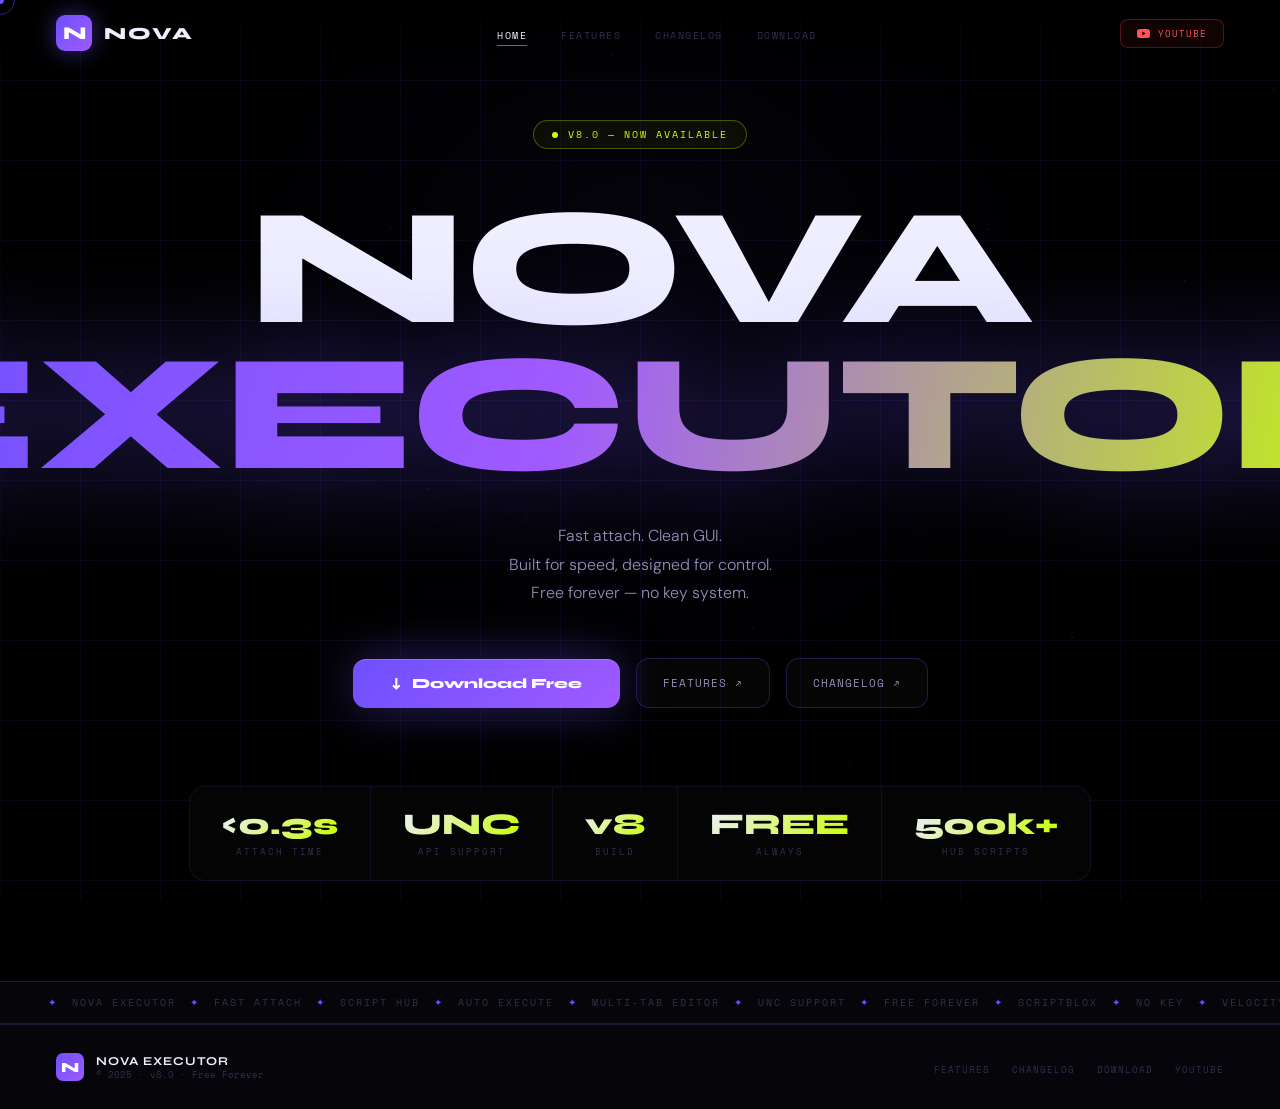
==== commit 3f93aa5f: "sa" ====
--- a/index.html
+++ b/index.html
@@ -1,63 +1,10 @@
 <!DOCTYPE html>
 <html lang="en">
 <head>
-<meta charset="UTF-8">
-<meta name="viewport" content="width=device-width,initial-scale=1.0">
-<meta name="description" content="Nova Executor — Fast attach. Clean GUI. Free forever. No key system.">
-<title>Nova Executor</title>
-<link href="https://fonts.googleapis.com/css2?family=Syne:wght@700;800&family=Space+Mono:wght@400;700&family=DM+Sans:wght@300;400;500&display=swap" rel="stylesheet">
+<meta charset="UTF-8"><meta name="viewport" content="width=device-width,initial-scale=1.0">
+<title>Nova Executor — Home</title>
+<link rel="stylesheet" href="style.css">
 <style>
-*,*::before,*::after{box-sizing:border-box;margin:0;padding:0}
-:root{
-  --bg:#000;--bg1:#05050a;--bg2:#0a0a12;--bg3:#101018;--dim:#1a1a2e;
-  --b:rgba(110,80,255,.12);--b2:rgba(110,80,255,.28);
-  --acc:#6e50ff;--acch:#a05aff;--accy:#c8ff00;
-  --text:#eeeeff;--text2:#9090b8;--muted:#303050;
-  --green:#00e87a;--red:#ff3b5c;--gold:#ffb800;
-}
-html{scroll-behavior:smooth}
-body{background:var(--bg);color:var(--text);font-family:'DM Sans',sans-serif;overflow-x:hidden;cursor:none}
-::selection{background:rgba(110,80,255,.35)}
-::-webkit-scrollbar{width:3px}
-::-webkit-scrollbar-track{background:var(--bg)}
-::-webkit-scrollbar-thumb{background:var(--acc);border-radius:2px}
-
-/* CURSOR */
-#cd{position:fixed;width:8px;height:8px;background:var(--acc);border-radius:50%;pointer-events:none;z-index:9999;transform:translate(-50%,-50%);mix-blend-mode:screen;transition:width .15s,height .15s,background .15s}
-#cr{position:fixed;width:30px;height:30px;border:1.5px solid rgba(110,80,255,.45);border-radius:50%;pointer-events:none;z-index:9998;transform:translate(-50%,-50%)}
-body.ch #cd{width:16px;height:16px;background:var(--acch)}
-body.ch #cr{opacity:.35}
-
-canvas{position:fixed;inset:0;width:100%;height:100%;pointer-events:none;z-index:0;opacity:.85}
-
-/* NAV */
-nav{position:fixed;top:0;left:0;right:0;z-index:500;display:flex;align-items:center;justify-content:space-between;padding:0 56px;height:66px;transition:all .3s;background:linear-gradient(to bottom,rgba(0,0,0,.9),transparent)}
-nav.sc{background:rgba(0,0,0,.94)!important;backdrop-filter:blur(18px);border-bottom:1px solid rgba(110,80,255,.09)}
-.nl{display:flex;align-items:center;gap:12px;text-decoration:none;cursor:none}
-.nn{width:36px;height:36px;border-radius:9px;background:linear-gradient(135deg,var(--acc),var(--acch));display:flex;align-items:center;justify-content:center;font-family:'Syne',sans-serif;font-size:18px;font-weight:800;color:#fff;box-shadow:0 0 22px rgba(110,80,255,.5);transition:all .2s;flex-shrink:0}
-.nl:hover .nn{box-shadow:0 0 44px rgba(110,80,255,.85);transform:scale(1.07)}
-.nw{font-family:'Syne',sans-serif;font-size:17px;font-weight:800;letter-spacing:2px;color:var(--text);text-transform:uppercase}
-.nlinks{display:flex;align-items:center;gap:34px;list-style:none}
-.nlinks a{font-family:'Space Mono',monospace;font-size:10px;letter-spacing:1.5px;text-transform:uppercase;color:var(--muted);text-decoration:none;position:relative;transition:color .2s;cursor:none}
-.nlinks a::after{content:'';position:absolute;bottom:-3px;left:0;right:0;height:1px;background:var(--acc);transform:scaleX(0);transform-origin:left;transition:transform .25s}
-.nlinks a:hover,.nlinks a.act{color:var(--text)}
-.nlinks a:hover::after,.nlinks a.act::after{transform:scaleX(1)}
-.nyt{display:flex;align-items:center;gap:8px;padding:7px 16px;border-radius:8px;border:1px solid rgba(255,59,59,.3);color:#ff5555;font-family:'Space Mono',monospace;font-size:9px;letter-spacing:1px;text-transform:uppercase;text-decoration:none;cursor:none;background:rgba(255,59,59,.06);transition:all .2s}
-.nyt:hover{border-color:#ff5555;background:rgba(255,59,59,.14);color:#ff8888}
-.nyt svg{width:13px;height:13px}
-
-section{position:relative;z-index:2}
-.ey{display:inline-flex;align-items:center;gap:8px;font-family:'Space Mono',monospace;font-size:9px;letter-spacing:3px;text-transform:uppercase;color:var(--acc);margin-bottom:18px}
-.ey::before{content:'//';opacity:.5}
-
-.rv{opacity:0;transform:translateY(32px);transition:opacity .7s ease,transform .7s ease}
-.rv.on{opacity:1;transform:none}
-.rvl{opacity:0;transform:translateX(-32px);transition:opacity .7s ease,transform .7s ease}
-.rvl.on{opacity:1;transform:none}
-.rvr{opacity:0;transform:translateX(32px);transition:opacity .7s ease,transform .7s ease}
-.rvr.on{opacity:1;transform:none}
-
-/* HERO */
 #hero{min-height:100vh;display:flex;flex-direction:column;align-items:center;justify-content:center;text-align:center;padding:120px 24px 100px;overflow:hidden}
 .hbadge{display:inline-flex;align-items:center;gap:10px;border:1px solid rgba(200,255,0,.3);border-radius:100px;padding:6px 18px;margin-bottom:46px;font-family:'Space Mono',monospace;font-size:10px;color:var(--accy);letter-spacing:2px;text-transform:uppercase;background:rgba(200,255,0,.05);animation:fadeDown .8s ease both}
 .bl{width:6px;height:6px;border-radius:50%;background:var(--accy);animation:blink 1.4s ease infinite;flex-shrink:0}
@@ -66,376 +13,64 @@
 .htitle .t2{display:block;background:linear-gradient(100deg,var(--acc) 0%,var(--acch) 45%,var(--accy) 100%);-webkit-background-clip:text;-webkit-text-fill-color:transparent;filter:drop-shadow(0 0 55px rgba(110,80,255,.45))}
 .hsub{max-width:460px;margin:34px auto 50px;font-size:16px;font-weight:300;color:var(--text2);line-height:1.8;animation:fadeUp .8s .2s ease both}
 .hacts{display:flex;align-items:center;gap:16px;flex-wrap:wrap;justify-content:center;animation:fadeUp .8s .3s ease both}
-
-/* BUTTONS */
-.bdl{position:relative;overflow:hidden;display:inline-flex;align-items:center;gap:10px;padding:16px 38px;border-radius:13px;background:linear-gradient(135deg,var(--acc),var(--acch));color:#fff;font-family:'Syne',sans-serif;font-size:14px;font-weight:800;text-decoration:none;cursor:none;box-shadow:0 0 50px rgba(110,80,255,.4),inset 0 1px 0 rgba(255,255,255,.18);transition:transform .2s,box-shadow .2s;letter-spacing:.3px}
-.bdl:hover{transform:translateY(-3px);box-shadow:0 0 80px rgba(110,80,255,.65),inset 0 1px 0 rgba(255,255,255,.18)}
-.bdl::before{content:'';position:absolute;inset:0;background:linear-gradient(135deg,var(--acch),var(--acc));opacity:0;transition:opacity .2s}
-.bdl:hover::before{opacity:1}
-.bdl span{position:relative;z-index:1}
-.bol{display:inline-flex;align-items:center;gap:8px;padding:16px 26px;border-radius:13px;border:1px solid var(--b2);color:var(--text2);font-family:'Space Mono',monospace;font-size:11px;letter-spacing:1px;text-transform:uppercase;text-decoration:none;cursor:none;background:rgba(255,255,255,.02);transition:all .2s}
-.bol:hover{border-color:rgba(110,80,255,.5);color:var(--text);background:rgba(110,80,255,.07)}
-
-/* STATS */
 .hstats{display:flex;margin-top:78px;border:1px solid var(--b);border-radius:16px;overflow:hidden;background:rgba(255,255,255,.015);animation:fadeUp .8s .4s ease both;backdrop-filter:blur(12px)}
 .hs{flex:1;padding:22px 32px;text-align:center;border-right:1px solid var(--b);transition:background .25s}
 .hs:last-child{border-right:none}
 .hs:hover{background:rgba(110,80,255,.07)}
 .hsv{font-family:'Syne',sans-serif;font-size:30px;font-weight:800;background:linear-gradient(135deg,var(--text),var(--accy));-webkit-background-clip:text;-webkit-text-fill-color:transparent;line-height:1}
 .hsl{font-family:'Space Mono',monospace;font-size:9px;color:var(--muted);letter-spacing:2px;text-transform:uppercase;margin-top:6px}
-
-/* TICKER */
-.tw{position:relative;z-index:2;border-top:1px solid var(--dim);border-bottom:1px solid var(--dim);overflow:hidden;padding:13px 0;background:var(--bg1)}
-.tt{display:flex;animation:ticker 28s linear infinite;width:max-content}
-.tr{animation-direction:reverse;animation-duration:22s}
-.ti{white-space:nowrap;padding:0 48px;font-family:'Space Mono',monospace;font-size:10px;color:var(--muted);letter-spacing:2px;text-transform:uppercase;display:flex;align-items:center;gap:14px}
-.s{color:var(--acc)}
-
-/* FEATURES */
-#features{padding:120px 0}
-.fi{max-width:1300px;margin:0 auto;padding:0 56px}
-.fh{display:flex;align-items:flex-end;justify-content:space-between;margin-bottom:64px;flex-wrap:wrap;gap:24px}
-.fht{font-family:'Syne',sans-serif;font-size:clamp(38px,5.5vw,78px);font-weight:800;line-height:.95;letter-spacing:-1px}
-.fht span{color:var(--acc)}
-.fhs{font-size:14px;color:var(--text2);max-width:260px;line-height:1.7;text-align:right}
-.fg{display:grid;grid-template-columns:repeat(3,1fr);gap:2px}
-.fc{position:relative;overflow:hidden;background:var(--bg2);border:1px solid var(--b);padding:38px 34px 34px;cursor:none;transition:border-color .3s,transform .4s cubic-bezier(.22,1,.36,1),box-shadow .4s}
-.fc:nth-child(1){border-radius:20px 0 0 0}
-.fc:nth-child(3){border-radius:0 20px 0 0}
-.fc:nth-child(4){border-radius:0 0 0 20px}
-.fc:nth-child(6){border-radius:0 0 20px 0}
-.fc.w{grid-column:span 2}
-.fc::before{content:'';position:absolute;inset:0;background:radial-gradient(ellipse at var(--mx,50%) var(--my,50%),rgba(110,80,255,.13) 0%,transparent 60%);opacity:0;transition:opacity .4s;pointer-events:none}
-.fc:hover{border-color:rgba(110,80,255,.38);box-shadow:0 18px 70px rgba(0,0,0,.6);transform:translateY(-4px) scale(1.005)}
-.fc:hover::before{opacity:1}
-.fc::after{content:'';position:absolute;top:0;left:0;width:55px;height:3px;background:linear-gradient(90deg,var(--acc),transparent);transform:scaleX(0);transform-origin:left;transition:transform .35s}
-.fc:hover::after{transform:scaleX(1)}
-.fn{font-family:'Space Mono',monospace;font-size:9px;color:var(--muted);letter-spacing:2px;margin-bottom:26px}
-.fi2{width:50px;height:50px;border-radius:12px;background:rgba(110,80,255,.1);border:1px solid rgba(110,80,255,.2);display:flex;align-items:center;justify-content:center;font-size:22px;margin-bottom:22px;transition:all .3s}
-.fc:hover .fi2{background:rgba(110,80,255,.22);box-shadow:0 0 26px rgba(110,80,255,.35);transform:scale(1.1)}
-.fname{font-family:'Syne',sans-serif;font-size:19px;font-weight:700;margin-bottom:10px;color:var(--text)}
-.fdesc{font-size:14px;color:var(--text2);line-height:1.7;font-weight:300}
-.ftag{display:inline-block;margin-top:16px;padding:4px 12px;border-radius:100px;font-family:'Space Mono',monospace;font-size:9px;letter-spacing:1px;background:rgba(110,80,255,.1);color:var(--acc);border:1px solid rgba(110,80,255,.2)}
-
-/* YOUTUBE */
-#yts{padding:0 0 80px}
-.yi{max-width:1300px;margin:0 auto;padding:0 56px}
-.yc{position:relative;overflow:hidden;background:var(--bg2);border:1px solid var(--b);border-radius:20px;padding:52px 60px;display:flex;align-items:center;gap:56px;flex-wrap:wrap}
-.yc::before{content:'';position:absolute;top:0;left:0;right:0;height:2px;background:linear-gradient(90deg,transparent,#ff3b3b,#ff6060,transparent)}
-.yc::after{content:'';position:absolute;right:-80px;top:-80px;width:300px;height:300px;border-radius:50%;background:radial-gradient(ellipse,rgba(255,59,59,.06) 0%,transparent 70%);pointer-events:none}
-.yico{width:76px;height:76px;border-radius:18px;flex-shrink:0;background:rgba(255,59,59,.12);border:1px solid rgba(255,59,59,.3);display:flex;align-items:center;justify-content:center;transition:all .3s}
-.yc:hover .yico{background:rgba(255,59,59,.22);box-shadow:0 0 40px rgba(255,59,59,.3)}
-.yico svg{width:34px;height:34px;fill:#ff4444}
-.ytx{flex:1;min-width:200px}
-.ylb{font-family:'Space Mono',monospace;font-size:9px;letter-spacing:2px;text-transform:uppercase;color:#ff5555;margin-bottom:10px}
-.yt2{font-family:'Syne',sans-serif;font-size:30px;font-weight:800;margin-bottom:10px}
-.yd{font-size:14px;color:var(--text2);font-weight:300;line-height:1.7}
-.byt{display:inline-flex;align-items:center;gap:10px;padding:14px 30px;border-radius:12px;background:linear-gradient(135deg,#cc2222,#ff4444);color:#fff;font-family:'Syne',sans-serif;font-size:13px;font-weight:700;text-decoration:none;cursor:none;flex-shrink:0;box-shadow:0 0 40px rgba(255,59,59,.3);transition:all .2s}
-.byt:hover{transform:translateY(-2px);box-shadow:0 0 60px rgba(255,59,59,.55)}
-.byt svg{width:16px;height:16px;fill:#fff}
-
-/* CHANGELOG */
-#changelog{padding:80px 0 100px}
-.ci{max-width:1300px;margin:0 auto;padding:0 56px}
-.chr{display:flex;align-items:flex-end;justify-content:space-between;margin-bottom:52px;flex-wrap:wrap;gap:16px}
-.cht{font-family:'Syne',sans-serif;font-size:clamp(38px,5vw,70px);font-weight:800;letter-spacing:-1px;line-height:.95}
-.cht span{color:var(--acc)}
-.clist{display:flex;flex-direction:column;gap:2px}
-.ce{border:1px solid var(--b);background:var(--bg2);overflow:hidden;transition:border-color .2s}
-.ce:first-child{border-radius:16px 16px 0 0}
-.ce:last-child{border-radius:0 0 16px 16px}
-.ce.open{border-color:rgba(110,80,255,.32)}
-.ceh{display:flex;align-items:center;justify-content:space-between;padding:22px 28px;cursor:none;transition:background .2s}
-.ceh:hover{background:rgba(110,80,255,.04)}
-.cel{display:flex;align-items:center;gap:16px}
-.cev{font-family:'Syne',sans-serif;font-size:24px;font-weight:800;color:var(--acc);min-width:70px}
-.chip2{padding:3px 10px;border-radius:100px;font-family:'Space Mono',monospace;font-size:9px;font-weight:700;letter-spacing:1px;text-transform:uppercase;border:1px solid}
-.chip2.la{background:rgba(200,255,0,.08);color:var(--accy);border-color:rgba(200,255,0,.3)}
-.chip2.st{background:rgba(0,232,122,.08);color:var(--green);border-color:rgba(0,232,122,.25)}
-.chip2.ol{background:rgba(60,60,90,.3);color:var(--muted);border-color:var(--dim)}
-.ced{font-family:'Space Mono',monospace;font-size:11px;color:var(--muted)}
-.chev{color:var(--muted);font-size:11px;transition:transform .3s}
-.ce.open .chev{transform:rotate(180deg);color:var(--acc)}
-.cb{max-height:0;overflow:hidden;transition:max-height .45s ease}
-.ce.open .cb{max-height:600px}
-.cbi{padding:0 28px 24px;border-top:1px solid var(--dim)}
-.cch{display:flex;flex-direction:column;gap:9px;margin-top:16px}
-.cc{display:flex;align-items:flex-start;gap:11px;font-size:13px;color:var(--text2);line-height:1.6}
-.ct{padding:2px 9px;border-radius:5px;font-size:9px;font-weight:700;font-family:'Space Mono',monospace;letter-spacing:.5px;flex-shrink:0;margin-top:2px;border:1px solid}
-.ct.add{background:rgba(0,232,122,.1);color:var(--green);border-color:rgba(0,232,122,.25)}
-.ct.fix{background:rgba(255,184,0,.1);color:var(--gold);border-color:rgba(255,184,0,.25)}
-.ct.imp{background:rgba(110,80,255,.1);color:var(--acc);border-color:rgba(110,80,255,.25)}
-.ct.rem{background:rgba(255,59,92,.1);color:var(--red);border-color:rgba(255,59,92,.25)}
-
-/* DOWNLOAD */
-#download{padding:120px 56px;position:relative;overflow:hidden;text-align:center}
-.dg{position:absolute;bottom:-200px;left:50%;transform:translateX(-50%);width:800px;height:800px;border-radius:50%;pointer-events:none;background:radial-gradient(ellipse,rgba(110,80,255,.1) 0%,transparent 65%)}
-.dtl{position:absolute;top:40px;left:56px;width:110px;height:110px;border:1px solid rgba(110,80,255,.2);border-right:none;border-bottom:none;pointer-events:none}
-.dbr{position:absolute;bottom:40px;right:56px;width:110px;height:110px;border:1px solid rgba(110,80,255,.2);border-left:none;border-top:none;pointer-events:none}
-.dbig{font-family:'Syne',sans-serif;font-size:clamp(52px,9vw,118px);font-weight:800;letter-spacing:-2px;line-height:.9;margin-bottom:28px}
-.dbig span{color:var(--acc)}
-.dsub{font-size:16px;color:var(--text2);margin-bottom:52px;font-weight:300;max-width:400px;margin-left:auto;margin-right:auto;line-height:1.7}
-.dacts{display:flex;align-items:center;justify-content:center;gap:16px;flex-wrap:wrap}
-.dnote{margin-top:34px;font-family:'Space Mono',monospace;font-size:10px;color:var(--muted);letter-spacing:1px;line-height:2}
-.dnote span{color:var(--text2)}
-
-/* FOOTER */
-footer{border-top:1px solid var(--dim);padding:28px 56px;display:flex;align-items:center;justify-content:space-between;flex-wrap:wrap;gap:16px;position:relative;z-index:2;background:var(--bg1)}
-.fl{display:flex;align-items:center;gap:12px}
-.fn2{width:28px;height:28px;border-radius:7px;background:linear-gradient(135deg,var(--acc),var(--acch));display:flex;align-items:center;justify-content:center;font-family:'Syne',sans-serif;font-size:14px;font-weight:800;color:#fff}
-.fname2{font-family:'Syne',sans-serif;font-size:12px;font-weight:700;letter-spacing:1px}
-.fcopy{font-family:'Space Mono',monospace;font-size:9px;color:var(--muted)}
-.flinks{display:flex;gap:22px;list-style:none}
-.flinks a{font-family:'Space Mono',monospace;font-size:9px;letter-spacing:1px;text-transform:uppercase;color:var(--muted);text-decoration:none;transition:color .2s;cursor:none}
-.flinks a:hover{color:var(--acc)}
-
-@keyframes fadeUp{from{opacity:0;transform:translateY(28px)}to{opacity:1;transform:none}}
-@keyframes fadeDown{from{opacity:0;transform:translateY(-14px)}to{opacity:1;transform:none}}
-@keyframes blink{0%,100%{opacity:1}50%{opacity:.15}}
-@keyframes ticker{from{transform:translateX(0)}to{transform:translateX(-50%)}}
-
-@media(max-width:880px){
-  nav{padding:0 20px}.nlinks{display:none}
-  .fg{grid-template-columns:1fr}
-  .fc.w,.fc:nth-child(1),.fc:nth-child(3),.fc:nth-child(4),.fc:nth-child(6){grid-column:span 1;border-radius:12px}
-  #changelog,.ci,#yts,.yi{padding-left:20px;padding-right:20px}
-  #download{padding:80px 20px}
-  .yc{padding:36px 24px;gap:24px}
-  footer{padding:20px;flex-direction:column;align-items:flex-start}
-  .hstats{flex-direction:column}.hs{border-right:none;border-bottom:1px solid var(--b)}
-  .hs:last-child{border-bottom:none}
-  .fi{padding:0 20px}.fh{padding:0}
-}
 </style>
 </head>
 <body>
-<canvas id="cv"></canvas>
-<div id="cd"></div>
-<div id="cr"></div>
+<canvas id="bgc"></canvas>
+<div id="cd"></div><div id="cr"></div>
 
 <nav id="nav">
-  <a href="#hero" class="nl">
-    <div class="nn">N</div>
-    <span class="nw">Nova</span>
-  </a>
+  <a href="welcome.html" class="nl"><div class="nn">N</div><span class="nw">Nova</span></a>
   <ul class="nlinks">
-    <li><a href="#hero" class="act">Home</a></li>
-    <li><a href="#features">Features</a></li>
-    <li><a href="#changelog">Changelog</a></li>
-    <li><a href="#download">Download</a></li>
+    <li><a href="index.html">Home</a></li>
+    <li><a href="features.html">Features</a></li>
+    <li><a href="changelog.html">Changelog</a></li>
+    <li><a href="download.html">Download</a></li>
   </ul>
   <a href="https://www.youtube.com/@Lmaosbros" target="_blank" rel="noopener" class="nyt">
-    <svg viewBox="0 0 24 24"><path d="M23.5 6.2a3 3 0 0 0-2.1-2.1C19.5 3.5 12 3.5 12 3.5s-7.5 0-9.4.6A3 3 0 0 0 .5 6.2 31 31 0 0 0 0 12a31 31 0 0 0 .5 5.8 3 3 0 0 0 2.1 2.1c1.9.6 9.4.6 9.4.6s7.5 0 9.4-.6a3 3 0 0 0 2.1-2.1A31 31 0 0 0 24 12a31 31 0 0 0-.5-5.8zM9.75 15.5V8.5l6.25 3.5-6.25 3.5z" fill="currentColor"/></svg>
+    <svg width="13" height="13" viewBox="0 0 24 24"><path d="M23.5 6.2a3 3 0 0 0-2.1-2.1C19.5 3.5 12 3.5 12 3.5s-7.5 0-9.4.6A3 3 0 0 0 .5 6.2 31 31 0 0 0 0 12a31 31 0 0 0 .5 5.8 3 3 0 0 0 2.1 2.1c1.9.6 9.4.6 9.4.6s7.5 0 9.4-.6a3 3 0 0 0 2.1-2.1A31 31 0 0 0 24 12a31 31 0 0 0-.5-5.8zM9.75 15.5V8.5l6.25 3.5-6.25 3.5z" fill="currentColor"/></svg>
     YouTube
   </a>
 </nav>
 
-<!-- HERO -->
 <section id="hero">
   <div class="hbadge"><span class="bl"></span><span>v8.0 — Now Available</span></div>
   <h1 class="htitle"><span class="t1">NOVA</span><span class="t2">EXECUTOR</span></h1>
   <p class="hsub">Fast attach. Clean GUI.<br>Built for speed, designed for control.<br>Free forever — no key system.</p>
   <div class="hacts">
-    <a href="https://github.com/novaaexecutor/novaexecutor/raw/refs/heads/main/NovaExecutor.zip" class="bdl"><span>↓</span><span>Download Free</span></a>
-    <a href="#changelog" class="bol">Changelog ↗</a>
-    <a href="https://www.youtube.com/@Lmaosbros" target="_blank" rel="noopener" class="bol">▶ YouTube</a>
+    <a href="download.html" class="bdl"><span>↓</span><span>Download Free</span></a>
+    <a href="features.html" class="bol">Features ↗</a>
+    <a href="changelog.html" class="bol">Changelog ↗</a>
   </div>
   <div class="hstats rv">
     <div class="hs"><div class="hsv">&lt;0.3s</div><div class="hsl">Attach Time</div></div>
     <div class="hs"><div class="hsv">UNC</div><div class="hsl">API Support</div></div>
-    <div class="hs"><div class="hsv">v8</div><div class="hsl">Current Build</div></div>
+    <div class="hs"><div class="hsv">v8</div><div class="hsl">Build</div></div>
     <div class="hs"><div class="hsv">FREE</div><div class="hsl">Always</div></div>
     <div class="hs"><div class="hsv">500k+</div><div class="hsl">Hub Scripts</div></div>
   </div>
 </section>
 
-<!-- TICKER 1 -->
 <div class="tw"><div class="tt">
-  <div class="ti"><span class="s">✦</span>Nova Executor<span class="s">✦</span>Fast Attach<span class="s">✦</span>Script Hub<span class="s">✦</span>Auto Execute<span class="s">✦</span>Multi-Tab Editor<span class="s">✦</span>UNC Support<span class="s">✦</span>Free Forever<span class="s">✦</span>ScriptBlox<span class="s">✦</span>No Key System<span class="s">✦</span>VelocityAPI<span class="s">✦</span>weao.gg</div>
-  <div class="ti"><span class="s">✦</span>Nova Executor<span class="s">✦</span>Fast Attach<span class="s">✦</span>Script Hub<span class="s">✦</span>Auto Execute<span class="s">✦</span>Multi-Tab Editor<span class="s">✦</span>UNC Support<span class="s">✦</span>Free Forever<span class="s">✦</span>ScriptBlox<span class="s">✦</span>No Key System<span class="s">✦</span>VelocityAPI<span class="s">✦</span>weao.gg</div>
+  <div class="ti"><span class="s">✦</span>Nova Executor<span class="s">✦</span>Fast Attach<span class="s">✦</span>Script Hub<span class="s">✦</span>Auto Execute<span class="s">✦</span>Multi-Tab Editor<span class="s">✦</span>UNC Support<span class="s">✦</span>Free Forever<span class="s">✦</span>ScriptBlox<span class="s">✦</span>No Key<span class="s">✦</span>VelocityAPI<span class="s">✦</span>weao.gg</div>
+  <div class="ti"><span class="s">✦</span>Nova Executor<span class="s">✦</span>Fast Attach<span class="s">✦</span>Script Hub<span class="s">✦</span>Auto Execute<span class="s">✦</span>Multi-Tab Editor<span class="s">✦</span>UNC Support<span class="s">✦</span>Free Forever<span class="s">✦</span>ScriptBlox<span class="s">✦</span>No Key<span class="s">✦</span>VelocityAPI<span class="s">✦</span>weao.gg</div>
 </div></div>
 
-<!-- FEATURES -->
-<section id="features">
-  <div class="fi">
-    <div class="fh">
-      <div><div class="ey rvl">Features</div><h2 class="fht rvl">BUILT<br>DIFFERENT<span>.</span></h2></div>
-      <p class="fhs rvr">Every feature handcrafted for Roblox power users who demand speed and reliability.</p>
-    </div>
-    <div class="fg">
-      <div class="fc w rv"><div class="fn">01</div><div class="fi2">⚡</div><div class="fname">Instant Attach</div><div class="fdesc">Sub-300ms inject times with zero lag on startup. Powered by VelocityAPI — the most reliable injection layer available. One click, instantly attached.</div><span class="ftag">VelocityAPI Powered</span></div>
-      <div class="fc rv"><div class="fn">02</div><div class="fi2">📝</div><div class="fname">Multi-Tab Editor</div><div class="fdesc">Open multiple scripts at once in a tabbed editor. Save, load, rename — full file management built in.</div><span class="ftag">Cascadia Code</span></div>
-      <div class="fc rv"><div class="fn">03</div><div class="fi2">📦</div><div class="fname">Script Hub</div><div class="fdesc">Live ScriptBlox.com integration. Browse 500k+ free scripts, search by game, load in one click.</div><span class="ftag">ScriptBlox API</span></div>
-      <div class="fc rv"><div class="fn">04</div><div class="fi2">🔁</div><div class="fname">Auto Execute</div><div class="fdesc">Drop .lua files in the autoexec folder — they run automatically on every inject.</div><span class="ftag">Folder Watcher</span></div>
-      <div class="fc rv"><div class="fn">05</div><div class="fi2">🌐</div><div class="fname">Version Checker</div><div class="fdesc">Live weao.gg API integration — always know if Roblox is up to date before attaching.</div><span class="ftag">weao.gg API</span></div>
-      <div class="fc w rv"><div class="fn">06</div><div class="fi2">🎨</div><div class="fname">Ultra Modern UI</div><div class="fdesc">Full pitch-black theme. Animated sidebar. Smooth toast notifications. Glowing accent borders. Resize and drag window. Every pixel designed intentionally.</div><span class="ftag">Custom WinForms Renderer</span></div>
-    </div>
-  </div>
-</section>
-
-<!-- TICKER 2 -->
-<div class="tw"><div class="tt tr">
-  <div class="ti"><span class="s">✦</span>No Ads<span class="s">✦</span>No Key<span class="s">✦</span>No Paywalls<span class="s">✦</span>Community Driven<span class="s">✦</span>Regular Updates<span class="s">✦</span>Windows 10/11<span class="s">✦</span>.NET 8<span class="s">✦</span>Auto Updater<span class="s">✦</span>Desktop Shortcut<span class="s">✦</span>Free Forever</div>
-  <div class="ti"><span class="s">✦</span>No Ads<span class="s">✦</span>No Key<span class="s">✦</span>No Paywalls<span class="s">✦</span>Community Driven<span class="s">✦</span>Regular Updates<span class="s">✦</span>Windows 10/11<span class="s">✦</span>.NET 8<span class="s">✦</span>Auto Updater<span class="s">✦</span>Desktop Shortcut<span class="s">✦</span>Free Forever</div>
-</div></div>
-
-<!-- YOUTUBE -->
-<section id="yts">
-  <div class="yi">
-    <div class="yc rv">
-      <div class="yico"><svg viewBox="0 0 24 24"><path d="M23.5 6.2a3 3 0 0 0-2.1-2.1C19.5 3.5 12 3.5 12 3.5s-7.5 0-9.4.6A3 3 0 0 0 .5 6.2 31 31 0 0 0 0 12a31 31 0 0 0 .5 5.8 3 3 0 0 0 2.1 2.1c1.9.6 9.4.6 9.4.6s7.5 0 9.4-.6a3 3 0 0 0 2.1-2.1A31 31 0 0 0 24 12a31 31 0 0 0-.5-5.8zM9.75 15.5V8.5l6.25 3.5-6.25 3.5z"/></svg></div>
-      <div class="ytx">
-        <div class="ylb">YouTube Channel</div>
-        <div class="yt2">Lmaosbros</div>
-        <div class="yd">Scripts, tutorials, executor updates and more. Subscribe to stay up to date with Nova Executor releases.</div>
-      </div>
-      <a href="https://www.youtube.com/@Lmaosbros" target="_blank" rel="noopener" class="byt">
-        <svg viewBox="0 0 24 24"><path d="M23.5 6.2a3 3 0 0 0-2.1-2.1C19.5 3.5 12 3.5 12 3.5s-7.5 0-9.4.6A3 3 0 0 0 .5 6.2 31 31 0 0 0 0 12a31 31 0 0 0 .5 5.8 3 3 0 0 0 2.1 2.1c1.9.6 9.4.6 9.4.6s7.5 0 9.4-.6a3 3 0 0 0 2.1-2.1A31 31 0 0 0 24 12a31 31 0 0 0-.5-5.8zM9.75 15.5V8.5l6.25 3.5-6.25 3.5z"/></svg>
-        Subscribe
-      </a>
-    </div>
-  </div>
-</section>
-
-<!-- CHANGELOG -->
-<section id="changelog">
-  <div class="ci">
-    <div class="chr rv"><div><div class="ey">Changelog</div><h2 class="cht">RELEASE<br><span>HISTORY</span></h2></div></div>
-    <div class="clist rv">
-      <div class="ce open">
-        <div class="ceh"><div class="cel"><div class="cev">v8.0</div><span class="chip2 la">Latest</span><span class="ced">Mar 2025</span></div><span class="chev">▼</span></div>
-        <div class="cb"><div class="cbi"><div class="cch">
-          <div class="cc"><span class="ct add">ADD</span><span>Complete UI rewrite — full pitch-black theme, Nova branding, glowing N logo</span></div>
-          <div class="cc"><span class="ct add">ADD</span><span>Script Hub overhaul — bigger cards, better image rendering, cloud load button</span></div>
-          <div class="cc"><span class="ct add">ADD</span><span>Python bootstrapper with animated GUI, particles, auto-updater, Defender whitelist</span></div>
-          <div class="cc"><span class="ct imp">IMP</span><span>More vivid accent palette with stronger glow on all interactive elements</span></div>
-          <div class="cc"><span class="ct fix">FIX</span><span>Autoexec folder path and version tag corrected</span></div>
-        </div></div></div>
-      </div>
-      <div class="ce">
-        <div class="ceh"><div class="cel"><div class="cev">v7.0</div><span class="chip2 st">Stable</span><span class="ced">Jan 2025</span></div><span class="chev">▼</span></div>
-        <div class="cb"><div class="cbi"><div class="cch">
-          <div class="cc"><span class="ct add">ADD</span><span>Script Hub with live ScriptBlox.com API — Trending &amp; Latest tabs</span></div>
-          <div class="cc"><span class="ct add">ADD</span><span>Multi-tab system with close/add buttons and script persistence</span></div>
-          <div class="cc"><span class="ct add">ADD</span><span>Animated toast notification system</span></div>
-          <div class="cc"><span class="ct add">ADD</span><span>weao.gg version check — compares local Roblox build against live API</span></div>
-        </div></div></div>
-      </div>
-      <div class="ce">
-        <div class="ceh"><div class="cel"><div class="cev">v6.0</div><span class="chip2 ol">Old</span><span class="ced">Oct 2024</span></div><span class="chev">▼</span></div>
-        <div class="cb"><div class="cbi"><div class="cch">
-          <div class="cc"><span class="ct add">ADD</span><span>Auto Executor — folder watcher runs scripts automatically on inject</span></div>
-          <div class="cc"><span class="ct add">ADD</span><span>Settings page with animated toggle switches</span></div>
-          <div class="cc"><span class="ct fix">FIX</span><span>Window drag behavior while maximized</span></div>
-        </div></div></div>
-      </div>
-    </div>
-  </div>
-</section>
-
-<!-- DOWNLOAD -->
-<section id="download">
-  <div class="dg"></div><div class="dtl"></div><div class="dbr"></div>
-  <div class="ey rv" style="justify-content:center">Download</div>
-  <h2 class="dbig rv">GET <span>NOVA</span><br>FOR FREE</h2>
-  <p class="dsub rv">No key system. No ads. No nonsense.<br>Just download and run.</p>
-  <div class="dacts rv">
-    <a href="https://github.com/novaaexecutor/novaexecutor/raw/refs/heads/main/NovaExecutor.zip" class="bdl"><span>↓</span><span>Download Now</span></a>
-    <a href="https://www.youtube.com/@Lmaosbros" target="_blank" rel="noopener" class="bol">▶ YouTube</a>
-  </div>
-  <div class="dnote rv">REQUIRES: <span>WINDOWS 10/11</span> · <span>.NET 8</span> · <span>ROBLOX INSTALLED</span><br>Whitelist in antivirus before running.</div>
-</section>
-
-<!-- FOOTER -->
 <footer>
-  <div class="fl">
-    <div class="fn2">N</div>
-    <div><div class="fname2">NOVA EXECUTOR</div><div class="fcopy">© 2025 · v8.0 · Free Forever</div></div>
-  </div>
+  <div class="fl"><div class="fn2">N</div><div><div class="fname2">NOVA EXECUTOR</div><div class="fcopy">© 2025 · v8.0 · Free Forever</div></div></div>
   <ul class="flinks">
-    <li><a href="#changelog">Changelog</a></li>
+    <li><a href="features.html">Features</a></li>
+    <li><a href="changelog.html">Changelog</a></li>
+    <li><a href="download.html">Download</a></li>
     <li><a href="https://www.youtube.com/@Lmaosbros" target="_blank">YouTube</a></li>
-    <li><a href="#download">Download</a></li>
   </ul>
 </footer>
-
-<script>
-// CURSOR
-const cd=document.getElementById('cd'),cr=document.getElementById('cr');
-let mx=0,my=0,rx=0,ry=0;
-document.addEventListener('mousemove',e=>{mx=e.clientX;my=e.clientY;cd.style.left=mx+'px';cd.style.top=my+'px'});
-(function a(){rx+=(mx-rx)*.1;ry+=(my-ry)*.1;cr.style.left=rx+'px';cr.style.top=ry+'px';requestAnimationFrame(a)})();
-document.querySelectorAll('a,button,.fc,.hs,.ceh').forEach(el=>{
-  el.addEventListener('mouseenter',()=>document.body.classList.add('ch'));
-  el.addEventListener('mouseleave',()=>document.body.classList.remove('ch'));
-});
-
-// CANVAS
-const cv=document.getElementById('cv'),ctx=cv.getContext('2d');
-function rsz(){cv.width=innerWidth;cv.height=innerHeight}rsz();
-window.addEventListener('resize',rsz);
-let mouseX=-999,mouseY=-999;
-document.addEventListener('mousemove',e=>{mouseX=e.clientX;mouseY=e.clientY});
-const ps=Array.from({length:75},()=>({x:Math.random()*innerWidth,y:Math.random()*innerHeight,vy:.2+Math.random()*.5,vx:(Math.random()-.5)*.15,r:.5+Math.random()*1.8,l:Math.random(),m:0}));
-ps.forEach(p=>p.m=p.l);
-function drw(){
-  ctx.clearRect(0,0,cv.width,cv.height);
-  const cw=80,ch=80,cols=Math.ceil(cv.width/cw)+1,rows=Math.ceil(cv.height/ch)+1;
-  for(let r=0;r<rows;r++){for(let c=0;c<cols;c++){
-    const cx2=c*cw,cy2=r*ch;
-    const d=Math.hypot(cx2+cw/2-mouseX,cy2+ch/2-mouseY);
-    const p=Math.max(0,1-d/300);
-    ctx.strokeStyle=`rgba(110,80,255,${.05+p*.28})`;
-    ctx.lineWidth=1;ctx.strokeRect(cx2+.5,cy2+.5,cw,ch);
-    if(p>.04){ctx.fillStyle=`rgba(110,80,255,${p*.09})`;ctx.fillRect(cx2+1,cy2+1,cw-2,ch-2)}
-  }}
-  const g=ctx.createRadialGradient(cv.width/2,cv.height/3,0,cv.width/2,cv.height/3,cv.width*.5);
-  g.addColorStop(0,'rgba(110,80,255,0.07)');g.addColorStop(1,'transparent');
-  ctx.fillStyle=g;ctx.fillRect(0,0,cv.width,cv.height);
-  for(const p of ps){
-    p.y-=p.vy;p.x+=p.vx;p.l-=.002;
-    if(p.l<=0||p.y<-4){p.x=Math.random()*cv.width;p.y=cv.height+4;p.l=Math.random();p.m=p.l}
-    const a=Math.pow(p.l/p.m,1.4)*.5;
-    ctx.globalAlpha=a;ctx.fillStyle='#a05aff';
-    ctx.beginPath();ctx.arc(p.x,p.y,p.r*a,0,Math.PI*2);ctx.fill();
-  }
-  ctx.globalAlpha=1;requestAnimationFrame(drw);
-}
-drw();
-
-// REVEAL
-const obs=new IntersectionObserver(entries=>{
-  entries.forEach(e=>{if(e.isIntersecting){e.target.classList.add('on');obs.unobserve(e.target)}});
-},{threshold:.1});
-document.querySelectorAll('.rv,.rvl,.rvr').forEach((el,i)=>{el.style.transitionDelay=(i%4)*.08+'s';obs.observe(el)});
-
-// FEAT CARD MOUSE
-document.querySelectorAll('.fc').forEach(card=>{
-  card.addEventListener('mousemove',e=>{
-    const r=card.getBoundingClientRect();
-    card.style.setProperty('--mx',((e.clientX-r.left)/r.width*100)+'%');
-    card.style.setProperty('--my',((e.clientY-r.top)/r.height*100)+'%');
-  });
-});
-
-// NAV SCROLL
-const nav=document.getElementById('nav');
-const secs=['hero','features','changelog','download'];
-window.addEventListener('scroll',()=>{
-  nav.classList.toggle('sc',scrollY>50);
-  let cur='hero';
-  secs.forEach(id=>{const el=document.getElementById(id);if(el&&el.getBoundingClientRect().top<=80)cur=id});
-  document.querySelectorAll('.nlinks a').forEach(a=>a.classList.toggle('act',a.getAttribute('href')==='#'+cur));
-});
-
-// CHANGELOG
-document.querySelectorAll('.ceh').forEach(h=>{
-  h.addEventListener('click',()=>{
-    const e=h.closest('.ce'),isOpen=e.classList.contains('open');
-    document.querySelectorAll('.ce.open').forEach(x=>x.classList.remove('open'));
-    if(!isOpen)e.classList.add('open');
-  });
-});
-</script>
+<script src="app.js"></script>
 </body>
 </html>
--- a/style.css
+++ b/style.css
@@ -0,0 +1,104 @@
+@import url('https://fonts.googleapis.com/css2?family=Syne:wght@700;800&family=Space+Mono:wght@400;700&family=DM+Sans:wght@300;400;500&display=swap');
+
+*,*::before,*::after{box-sizing:border-box;margin:0;padding:0}
+:root{
+  --bg:#000;--bg1:#05050a;--bg2:#0a0a12;--bg3:#101018;--dim:#1a1a2e;
+  --b:rgba(110,80,255,.12);--b2:rgba(110,80,255,.28);
+  --acc:#6e50ff;--acch:#a05aff;--accy:#c8ff00;
+  --text:#eeeeff;--text2:#9090b8;--muted:#303050;
+  --green:#00e87a;--red:#ff3b5c;--gold:#ffb800;
+}
+html{scroll-behavior:smooth}
+body{background:var(--bg);color:var(--text);font-family:'DM Sans',sans-serif;overflow-x:hidden;cursor:none;min-height:100vh}
+::selection{background:rgba(110,80,255,.35)}
+::-webkit-scrollbar{width:3px}
+::-webkit-scrollbar-track{background:var(--bg)}
+::-webkit-scrollbar-thumb{background:var(--acc);border-radius:2px}
+
+/* CURSOR */
+#cd{position:fixed;width:8px;height:8px;background:var(--acc);border-radius:50%;pointer-events:none;z-index:9999;transform:translate(-50%,-50%);mix-blend-mode:screen;transition:width .15s,height .15s,background .15s}
+#cr{position:fixed;width:30px;height:30px;border:1.5px solid rgba(110,80,255,.45);border-radius:50%;pointer-events:none;z-index:9998;transform:translate(-50%,-50%)}
+body.ch #cd{width:16px;height:16px;background:var(--acch)}
+body.ch #cr{opacity:.35}
+
+/* CANVAS BG */
+#bgc{position:fixed;inset:0;width:100%;height:100%;pointer-events:none;z-index:0;opacity:.8}
+
+/* NAV */
+nav{position:fixed;top:0;left:0;right:0;z-index:500;display:flex;align-items:center;justify-content:space-between;padding:0 56px;height:66px;transition:all .3s;background:linear-gradient(to bottom,rgba(0,0,0,.9),transparent)}
+nav.sc{background:rgba(0,0,0,.94)!important;backdrop-filter:blur(18px);border-bottom:1px solid rgba(110,80,255,.09)}
+.nl{display:flex;align-items:center;gap:12px;text-decoration:none;cursor:none}
+.nn{width:36px;height:36px;border-radius:9px;background:linear-gradient(135deg,var(--acc),var(--acch));display:flex;align-items:center;justify-content:center;font-family:'Syne',sans-serif;font-size:18px;font-weight:800;color:#fff;box-shadow:0 0 22px rgba(110,80,255,.5);transition:all .2s;flex-shrink:0}
+.nl:hover .nn{box-shadow:0 0 44px rgba(110,80,255,.85);transform:scale(1.07)}
+.nw{font-family:'Syne',sans-serif;font-size:17px;font-weight:800;letter-spacing:2px;color:var(--text);text-transform:uppercase}
+.nlinks{display:flex;align-items:center;gap:34px;list-style:none}
+.nlinks a{font-family:'Space Mono',monospace;font-size:10px;letter-spacing:1.5px;text-transform:uppercase;color:var(--muted);text-decoration:none;position:relative;transition:color .2s;cursor:none}
+.nlinks a::after{content:'';position:absolute;bottom:-3px;left:0;right:0;height:1px;background:var(--acc);transform:scaleX(0);transform-origin:left;transition:transform .25s}
+.nlinks a:hover,.nlinks a.act{color:var(--text)}
+.nlinks a:hover::after,.nlinks a.act::after{transform:scaleX(1)}
+.nyt{display:flex;align-items:center;gap:8px;padding:7px 16px;border-radius:8px;border:1px solid rgba(255,59,59,.3);color:#ff5555;font-family:'Space Mono',monospace;font-size:9px;letter-spacing:1px;text-transform:uppercase;text-decoration:none;cursor:none;background:rgba(255,59,59,.06);transition:all .2s}
+.nyt:hover{border-color:#ff5555;background:rgba(255,59,59,.14);color:#ff8888}
+
+/* SHARED ELEMENTS */
+section{position:relative;z-index:2}
+.ey{display:inline-flex;align-items:center;gap:8px;font-family:'Space Mono',monospace;font-size:9px;letter-spacing:3px;text-transform:uppercase;color:var(--acc);margin-bottom:18px}
+.ey::before{content:'//';opacity:.5}
+.page-wrap{max-width:1300px;margin:0 auto;padding:120px 56px 80px}
+.page-title{font-family:'Syne',sans-serif;font-size:clamp(48px,7vw,96px);font-weight:800;letter-spacing:-2px;line-height:.92;margin-bottom:24px}
+.page-title span{color:var(--acc)}
+
+/* BUTTONS */
+.bdl{position:relative;overflow:hidden;display:inline-flex;align-items:center;gap:10px;padding:16px 38px;border-radius:13px;background:linear-gradient(135deg,var(--acc),var(--acch));color:#fff;font-family:'Syne',sans-serif;font-size:14px;font-weight:800;text-decoration:none;cursor:none;box-shadow:0 0 50px rgba(110,80,255,.4),inset 0 1px 0 rgba(255,255,255,.18);transition:transform .2s,box-shadow .2s}
+.bdl:hover{transform:translateY(-3px);box-shadow:0 0 80px rgba(110,80,255,.65),inset 0 1px 0 rgba(255,255,255,.18)}
+.bdl::before{content:'';position:absolute;inset:0;background:linear-gradient(135deg,var(--acch),var(--acc));opacity:0;transition:opacity .2s}
+.bdl:hover::before{opacity:1}
+.bdl span{position:relative;z-index:1}
+.bol{display:inline-flex;align-items:center;gap:8px;padding:16px 26px;border-radius:13px;border:1px solid var(--b2);color:var(--text2);font-family:'Space Mono',monospace;font-size:11px;letter-spacing:1px;text-transform:uppercase;text-decoration:none;cursor:none;background:rgba(255,255,255,.02);transition:all .2s}
+.bol:hover{border-color:rgba(110,80,255,.5);color:var(--text);background:rgba(110,80,255,.07)}
+
+/* REVEAL */
+.rv{opacity:0;transform:translateY(32px);transition:opacity .7s ease,transform .7s ease}
+.rv.on{opacity:1;transform:none}
+.rvl{opacity:0;transform:translateX(-32px);transition:opacity .7s ease,transform .7s ease}
+.rvl.on{opacity:1;transform:none}
+.rvr{opacity:0;transform:translateX(32px);transition:opacity .7s ease,transform .7s ease}
+.rvr.on{opacity:1;transform:none}
+
+/* TICKER */
+.tw{position:relative;z-index:2;border-top:1px solid var(--dim);border-bottom:1px solid var(--dim);overflow:hidden;padding:13px 0;background:var(--bg1)}
+.tt{display:flex;animation:ticker 28s linear infinite;width:max-content}
+.tr{animation-direction:reverse;animation-duration:22s}
+.ti{white-space:nowrap;padding:0 48px;font-family:'Space Mono',monospace;font-size:10px;color:var(--muted);letter-spacing:2px;text-transform:uppercase;display:flex;align-items:center;gap:14px}
+.s{color:var(--acc)}
+
+/* FOOTER */
+footer{border-top:1px solid var(--dim);padding:28px 56px;display:flex;align-items:center;justify-content:space-between;flex-wrap:wrap;gap:16px;position:relative;z-index:2;background:var(--bg1)}
+.fl{display:flex;align-items:center;gap:12px}
+.fn2{width:28px;height:28px;border-radius:7px;background:linear-gradient(135deg,var(--acc),var(--acch));display:flex;align-items:center;justify-content:center;font-family:'Syne',sans-serif;font-size:14px;font-weight:800;color:#fff}
+.fname2{font-family:'Syne',sans-serif;font-size:12px;font-weight:700;letter-spacing:1px}
+.fcopy{font-family:'Space Mono',monospace;font-size:9px;color:var(--muted)}
+.flinks{display:flex;gap:22px;list-style:none}
+.flinks a{font-family:'Space Mono',monospace;font-size:9px;letter-spacing:1px;text-transform:uppercase;color:var(--muted);text-decoration:none;transition:color .2s;cursor:none}
+.flinks a:hover{color:var(--acc)}
+
+/* CORNER DECOS */
+.c-tl{position:fixed;top:24px;left:24px;width:80px;height:80px;border-top:1px solid rgba(110,80,255,.18);border-left:1px solid rgba(110,80,255,.18);pointer-events:none;z-index:1}
+.c-br{position:fixed;bottom:24px;right:24px;width:80px;height:80px;border-bottom:1px solid rgba(110,80,255,.18);border-right:1px solid rgba(110,80,255,.18);pointer-events:none;z-index:1}
+
+/* CARD SHARED */
+.card{background:var(--bg2);border:1px solid var(--b);border-radius:16px;padding:36px;transition:all .3s;cursor:none;position:relative;overflow:hidden}
+.card:hover{border-color:var(--b2);transform:translateY(-3px);box-shadow:0 16px 60px rgba(0,0,0,.5)}
+.card::before{content:'';position:absolute;top:0;left:0;width:50px;height:3px;background:linear-gradient(90deg,var(--acc),transparent);transform:scaleX(0);transform-origin:left;transition:transform .3s}
+.card:hover::before{transform:scaleX(1)}
+
+@keyframes fadeUp{from{opacity:0;transform:translateY(28px)}to{opacity:1;transform:none}}
+@keyframes fadeDown{from{opacity:0;transform:translateY(-14px)}to{opacity:1;transform:none}}
+@keyframes blink{0%,100%{opacity:1}50%{opacity:.15}}
+@keyframes ticker{from{transform:translateX(0)}to{transform:translateX(-50%)}}
+@keyframes spinRing{to{transform:rotate(360deg)}}
+
+@media(max-width:880px){
+  nav{padding:0 20px}.nlinks{display:none}
+  .page-wrap{padding:100px 20px 60px}
+  footer{padding:20px;flex-direction:column;align-items:flex-start}
+}
